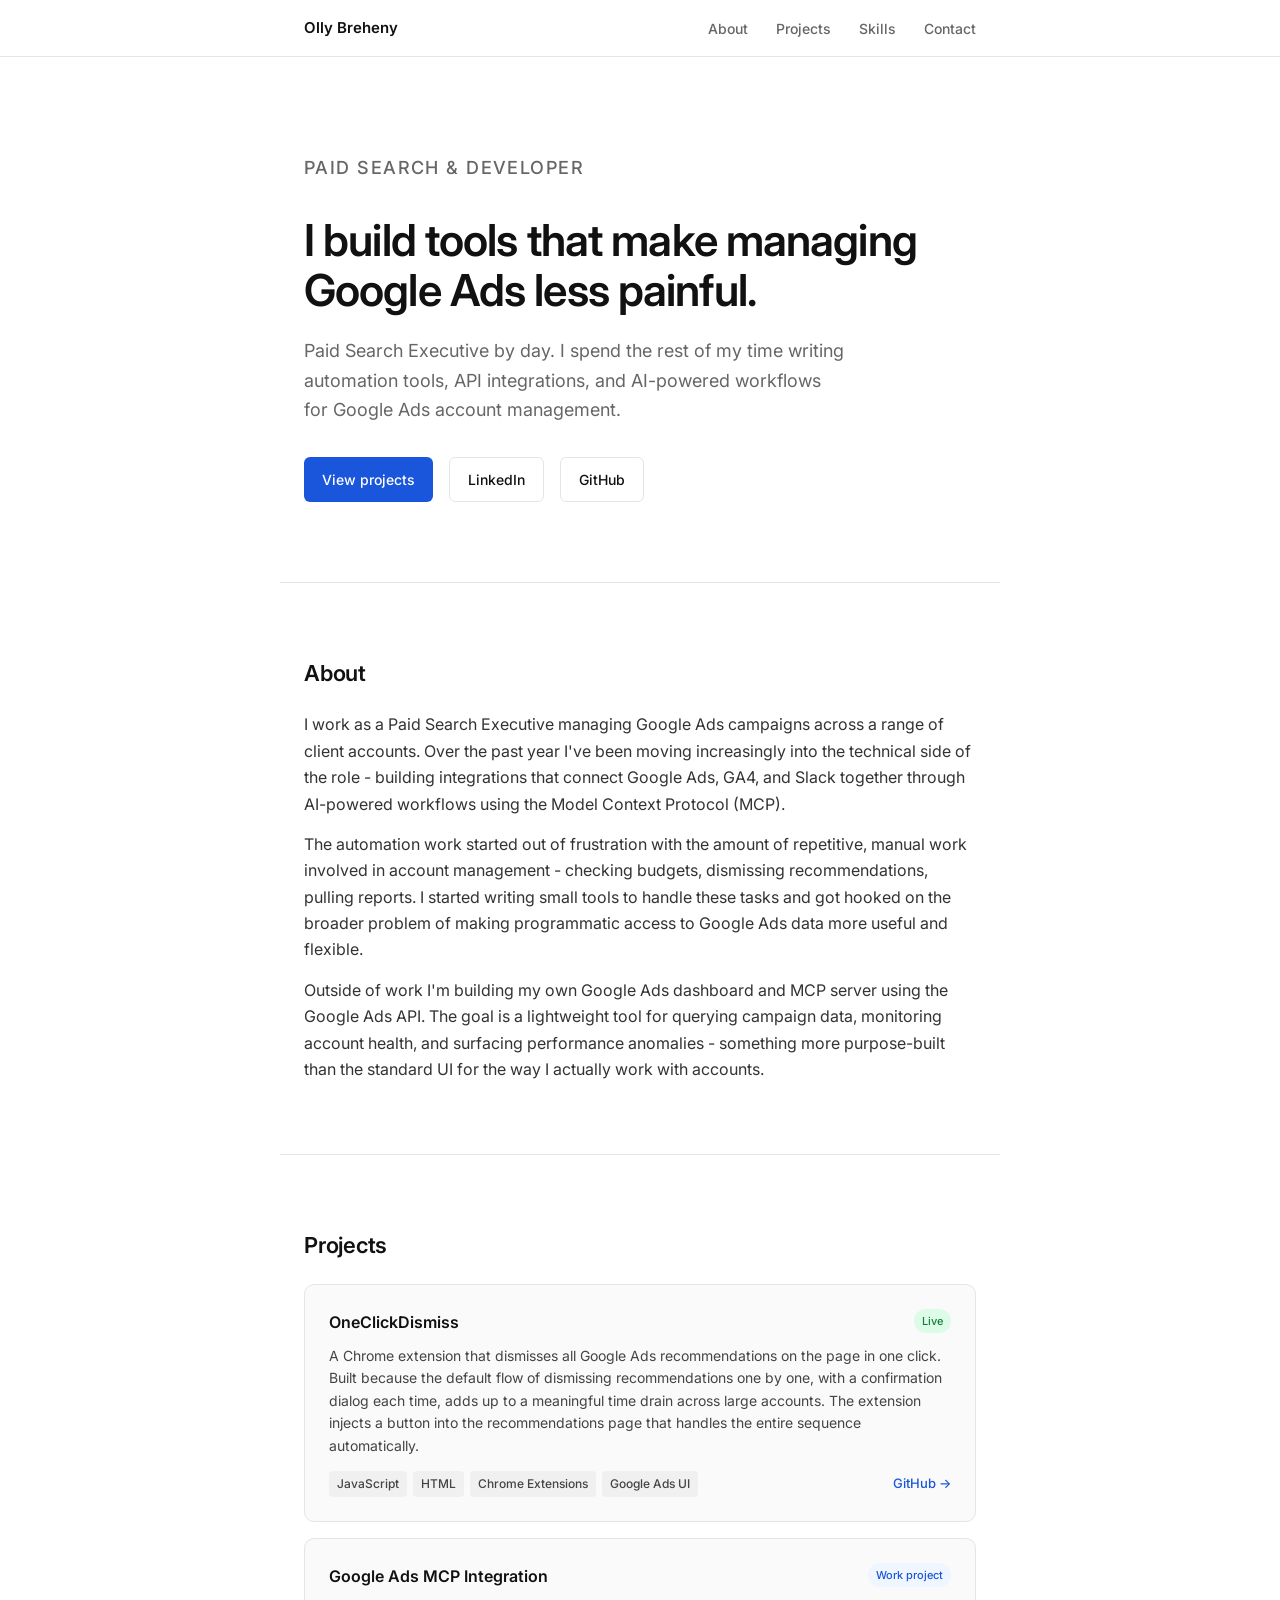
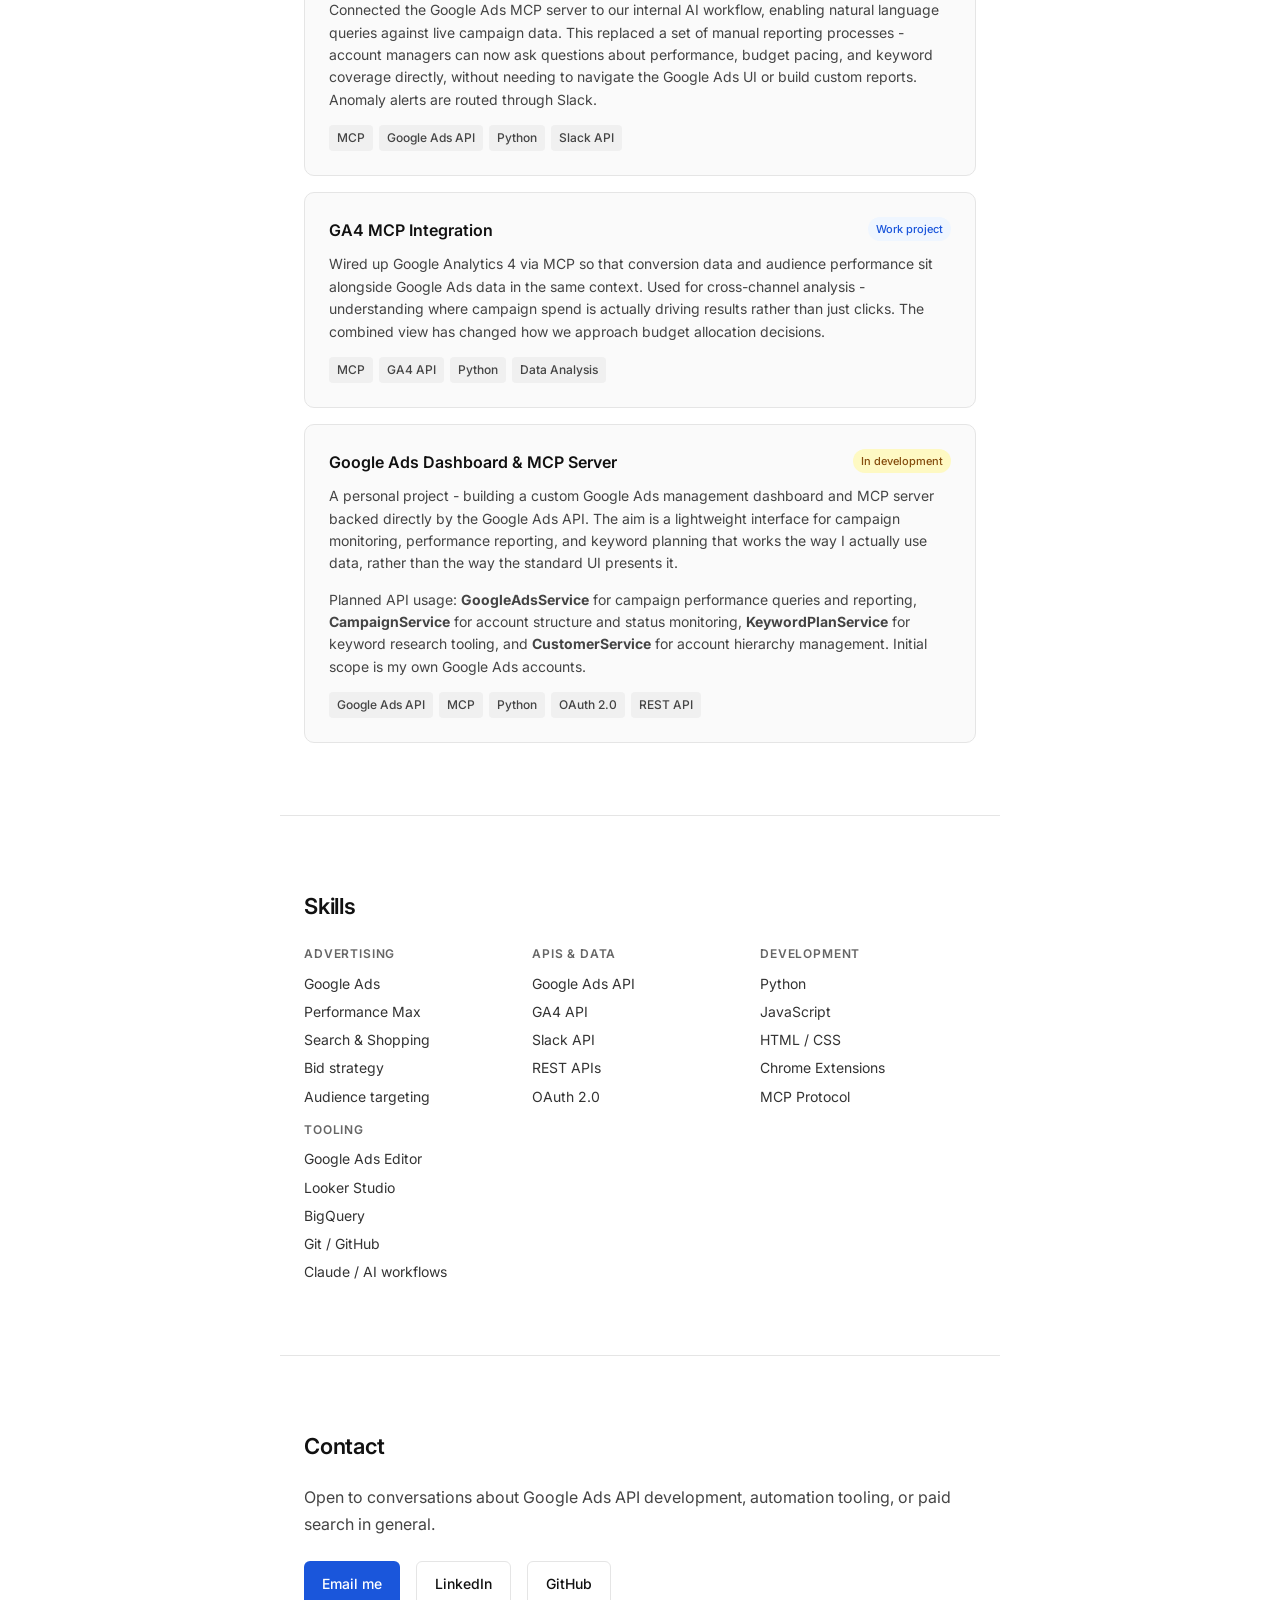
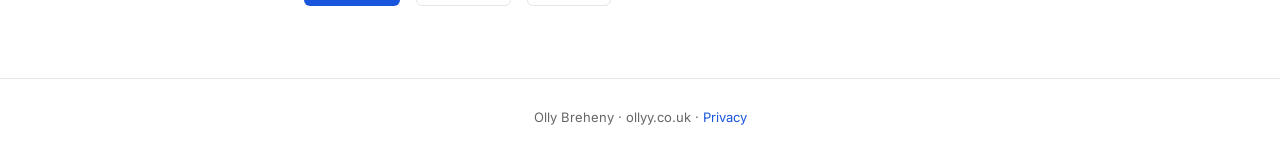
==== index.html @ 09baac6e "Add privacy policy and link it from the footer Required for Google Cloud brand verification, which n" ====
<!DOCTYPE html>
<html lang="en">
<head>
  <meta charset="UTF-8" />
  <meta name="viewport" content="width=device-width, initial-scale=1.0" />
  <title>Olly Breheny</title>
  <meta name="description" content="Olly Breheny - Paid Search Executive and developer building automation tools for Google Ads account management." />
  <link rel="preconnect" href="https://fonts.googleapis.com" />
  <link rel="preconnect" href="https://fonts.gstatic.com" crossorigin />
  <link href="https://fonts.googleapis.com/css2?family=Inter:wght@400;500;600&display=swap" rel="stylesheet" />
  <style>
    *, *::before, *::after { box-sizing: border-box; margin: 0; padding: 0; }

    :root {
      --bg: #ffffff;
      --text: #111111;
      --muted: #666666;
      --border: #e5e5e5;
      --accent: #1a56db;
      --accent-light: #eff6ff;
      --card-bg: #fafafa;
      --max: 720px;
    }

    html { scroll-behavior: smooth; }

    body {
      font-family: 'Inter', system-ui, sans-serif;
      background: var(--bg);
      color: var(--text);
      font-size: 16px;
      line-height: 1.65;
      -webkit-font-smoothing: antialiased;
    }

    a { color: var(--accent); text-decoration: none; }
    a:hover { text-decoration: underline; }

    /* NAV */
    nav {
      position: sticky;
      top: 0;
      background: rgba(255,255,255,0.92);
      backdrop-filter: blur(8px);
      border-bottom: 1px solid var(--border);
      z-index: 100;
    }

    .nav-inner {
      max-width: var(--max);
      margin: 0 auto;
      padding: 0 24px;
      height: 56px;
      display: flex;
      align-items: center;
      justify-content: space-between;
    }

    .nav-logo {
      font-weight: 600;
      font-size: 15px;
      color: var(--text);
    }

    .nav-links {
      display: flex;
      gap: 28px;
      list-style: none;
    }

    .nav-links a {
      font-size: 14px;
      color: var(--muted);
      font-weight: 500;
    }

    .nav-links a:hover { color: var(--text); text-decoration: none; }

    /* SECTIONS */
    section {
      max-width: var(--max);
      margin: 0 auto;
      padding: 72px 24px;
    }

    section + section {
      border-top: 1px solid var(--border);
    }

    /* HERO */
    #hero {
      padding-top: 96px;
      padding-bottom: 80px;
    }

    .hero-eyebrow {
      font-size: 13px;
      font-weight: 500;
      letter-spacing: 0.08em;
      text-transform: uppercase;
      color: var(--accent);
      margin-bottom: 16px;
    }

    #hero h1 {
      font-size: clamp(2rem, 5vw, 2.75rem);
      font-weight: 600;
      line-height: 1.15;
      letter-spacing: -0.02em;
      margin-bottom: 20px;
    }

    #hero p {
      font-size: 18px;
      color: var(--muted);
      max-width: 540px;
      margin-bottom: 32px;
    }

    .hero-links {
      display: flex;
      gap: 16px;
      flex-wrap: wrap;
    }

    .btn {
      display: inline-flex;
      align-items: center;
      gap: 8px;
      padding: 10px 18px;
      border-radius: 6px;
      font-size: 14px;
      font-weight: 500;
      transition: opacity 0.15s;
    }

    .btn:hover { opacity: 0.8; text-decoration: none; }

    .btn-primary {
      background: var(--accent);
      color: #fff;
    }

    .btn-ghost {
      border: 1px solid var(--border);
      color: var(--text);
      background: var(--bg);
    }

    /* ABOUT */
    #about h2, #projects h2, #skills h2, #contact h2 {
      font-size: 22px;
      font-weight: 600;
      letter-spacing: -0.01em;
      margin-bottom: 20px;
    }

    #about p {
      color: #333;
      margin-bottom: 14px;
    }

    #about p:last-child { margin-bottom: 0; }

    /* PROJECTS */
    .projects-grid {
      display: flex;
      flex-direction: column;
      gap: 16px;
    }

    .project-card {
      border: 1px solid var(--border);
      border-radius: 10px;
      padding: 24px;
      background: var(--card-bg);
      transition: border-color 0.15s;
    }

    .project-card:hover { border-color: #bbb; }

    .project-header {
      display: flex;
      align-items: flex-start;
      justify-content: space-between;
      gap: 12px;
      margin-bottom: 10px;
    }

    .project-title {
      font-size: 16px;
      font-weight: 600;
    }

    .project-status {
      font-size: 11px;
      font-weight: 500;
      padding: 3px 8px;
      border-radius: 20px;
      white-space: nowrap;
      flex-shrink: 0;
    }

    .status-live { background: #dcfce7; color: #15803d; }
    .status-work { background: #eff6ff; color: #1a56db; }
    .status-building { background: #fef9c3; color: #854d0e; }

    .project-desc {
      font-size: 14px;
      color: #444;
      margin-bottom: 14px;
      line-height: 1.6;
    }

    .project-footer {
      display: flex;
      align-items: center;
      justify-content: space-between;
      flex-wrap: wrap;
      gap: 10px;
    }

    .tags {
      display: flex;
      flex-wrap: wrap;
      gap: 6px;
    }

    .tag {
      font-size: 12px;
      font-weight: 500;
      padding: 3px 8px;
      background: #f0f0f0;
      border-radius: 4px;
      color: #444;
    }

    .project-link {
      font-size: 13px;
      font-weight: 500;
      color: var(--accent);
      display: inline-flex;
      align-items: center;
      gap: 4px;
    }

    /* SKILLS */
    .skills-grid {
      display: grid;
      grid-template-columns: repeat(auto-fill, minmax(200px, 1fr));
      gap: 12px;
    }

    .skill-group h3 {
      font-size: 12px;
      font-weight: 600;
      text-transform: uppercase;
      letter-spacing: 0.07em;
      color: var(--muted);
      margin-bottom: 8px;
    }

    .skill-group ul {
      list-style: none;
      display: flex;
      flex-direction: column;
      gap: 5px;
    }

    .skill-group li {
      font-size: 14px;
      color: #333;
    }

    /* CONTACT */
    #contact p {
      color: #444;
      margin-bottom: 24px;
    }

    .contact-links {
      display: flex;
      gap: 16px;
      flex-wrap: wrap;
    }

    /* FOOTER */
    footer {
      border-top: 1px solid var(--border);
      text-align: center;
      padding: 28px 24px;
      font-size: 13px;
      color: var(--muted);
    }

    /* MOBILE */
    @media (max-width: 600px) {
      section { padding: 56px 20px; }
      #hero { padding-top: 64px; }
      .nav-links { display: none; }
      .skills-grid { grid-template-columns: 1fr 1fr; }
    }
  </style>
</head>
<body>

  <nav>
    <div class="nav-inner">
      <span class="nav-logo">Olly Breheny</span>
      <ul class="nav-links">
        <li><a href="#about">About</a></li>
        <li><a href="#projects">Projects</a></li>
        <li><a href="#skills">Skills</a></li>
        <li><a href="#contact">Contact</a></li>
      </ul>
    </div>
  </nav>

  <section id="hero">
    <p class="hero-eyebrow">Paid Search &amp; Developer</p>
    <h1>I build tools that make managing Google Ads less painful.</h1>
    <p>Paid Search Executive by day. I spend the rest of my time writing automation tools, API integrations, and AI-powered workflows for Google Ads account management.</p>
    <div class="hero-links">
      <a href="#projects" class="btn btn-primary">View projects</a>
      <a href="https://www.linkedin.com/in/ollybreheny" target="_blank" rel="noopener" class="btn btn-ghost">LinkedIn</a>
      <a href="https://github.com/OllyClaw" target="_blank" rel="noopener" class="btn btn-ghost">GitHub</a>
    </div>
  </section>

  <section id="about">
    <h2>About</h2>
    <p>
      I work as a Paid Search Executive managing Google Ads campaigns across a range of client accounts. Over the past year I've been moving increasingly into the technical side of the role - building integrations that connect Google Ads, GA4, and Slack together through AI-powered workflows using the Model Context Protocol (MCP).
    </p>
    <p>
      The automation work started out of frustration with the amount of repetitive, manual work involved in account management - checking budgets, dismissing recommendations, pulling reports. I started writing small tools to handle these tasks and got hooked on the broader problem of making programmatic access to Google Ads data more useful and flexible.
    </p>
    <p>
      Outside of work I'm building my own Google Ads dashboard and MCP server using the Google Ads API. The goal is a lightweight tool for querying campaign data, monitoring account health, and surfacing performance anomalies - something more purpose-built than the standard UI for the way I actually work with accounts.
    </p>
  </section>

  <section id="projects">
    <h2>Projects</h2>
    <div class="projects-grid">

      <div class="project-card">
        <div class="project-header">
          <span class="project-title">OneClickDismiss</span>
          <span class="project-status status-live">Live</span>
        </div>
        <p class="project-desc">
          A Chrome extension that dismisses all Google Ads recommendations on the page in one click. Built because the default flow of dismissing recommendations one by one, with a confirmation dialog each time, adds up to a meaningful time drain across large accounts. The extension injects a button into the recommendations page that handles the entire sequence automatically.
        </p>
        <div class="project-footer">
          <div class="tags">
            <span class="tag">JavaScript</span>
            <span class="tag">HTML</span>
            <span class="tag">Chrome Extensions</span>
            <span class="tag">Google Ads UI</span>
          </div>
          <a class="project-link" href="https://github.com/OllyClaw/OneClickDismiss" target="_blank" rel="noopener">
            GitHub &rarr;
          </a>
        </div>
      </div>

      <div class="project-card">
        <div class="project-header">
          <span class="project-title">Google Ads MCP Integration</span>
          <span class="project-status status-work">Work project</span>
        </div>
        <p class="project-desc">
          Connected the Google Ads MCP server to our internal AI workflow, enabling natural language queries against live campaign data. This replaced a set of manual reporting processes - account managers can now ask questions about performance, budget pacing, and keyword coverage directly, without needing to navigate the Google Ads UI or build custom reports. Anomaly alerts are routed through Slack.
        </p>
        <div class="project-footer">
          <div class="tags">
            <span class="tag">MCP</span>
            <span class="tag">Google Ads API</span>
            <span class="tag">Python</span>
            <span class="tag">Slack API</span>
          </div>
        </div>
      </div>

      <div class="project-card">
        <div class="project-header">
          <span class="project-title">GA4 MCP Integration</span>
          <span class="project-status status-work">Work project</span>
        </div>
        <p class="project-desc">
          Wired up Google Analytics 4 via MCP so that conversion data and audience performance sit alongside Google Ads data in the same context. Used for cross-channel analysis - understanding where campaign spend is actually driving results rather than just clicks. The combined view has changed how we approach budget allocation decisions.
        </p>
        <div class="project-footer">
          <div class="tags">
            <span class="tag">MCP</span>
            <span class="tag">GA4 API</span>
            <span class="tag">Python</span>
            <span class="tag">Data Analysis</span>
          </div>
        </div>
      </div>

      <div class="project-card">
        <div class="project-header">
          <span class="project-title">Google Ads Dashboard &amp; MCP Server</span>
          <span class="project-status status-building">In development</span>
        </div>
        <p class="project-desc">
          A personal project - building a custom Google Ads management dashboard and MCP server backed directly by the Google Ads API. The aim is a lightweight interface for campaign monitoring, performance reporting, and keyword planning that works the way I actually use data, rather than the way the standard UI presents it.
        </p>
        <p class="project-desc">
          Planned API usage: <strong>GoogleAdsService</strong> for campaign performance queries and reporting, <strong>CampaignService</strong> for account structure and status monitoring, <strong>KeywordPlanService</strong> for keyword research tooling, and <strong>CustomerService</strong> for account hierarchy management. Initial scope is my own Google Ads accounts.
        </p>
        <div class="project-footer">
          <div class="tags">
            <span class="tag">Google Ads API</span>
            <span class="tag">MCP</span>
            <span class="tag">Python</span>
            <span class="tag">OAuth 2.0</span>
            <span class="tag">REST API</span>
          </div>
        </div>
      </div>

    </div>
  </section>

  <section id="skills">
    <h2>Skills</h2>
    <div class="skills-grid">
      <div class="skill-group">
        <h3>Advertising</h3>
        <ul>
          <li>Google Ads</li>
          <li>Performance Max</li>
          <li>Search &amp; Shopping</li>
          <li>Bid strategy</li>
          <li>Audience targeting</li>
        </ul>
      </div>
      <div class="skill-group">
        <h3>APIs &amp; Data</h3>
        <ul>
          <li>Google Ads API</li>
          <li>GA4 API</li>
          <li>Slack API</li>
          <li>REST APIs</li>
          <li>OAuth 2.0</li>
        </ul>
      </div>
      <div class="skill-group">
        <h3>Development</h3>
        <ul>
          <li>Python</li>
          <li>JavaScript</li>
          <li>HTML / CSS</li>
          <li>Chrome Extensions</li>
          <li>MCP Protocol</li>
        </ul>
      </div>
      <div class="skill-group">
        <h3>Tooling</h3>
        <ul>
          <li>Google Ads Editor</li>
          <li>Looker Studio</li>
          <li>BigQuery</li>
          <li>Git / GitHub</li>
          <li>Claude / AI workflows</li>
        </ul>
      </div>
    </div>
  </section>

  <section id="contact">
    <h2>Contact</h2>
    <p>Open to conversations about Google Ads API development, automation tooling, or paid search in general.</p>
    <div class="contact-links">
      <a href="mailto:ollybreheny@icloud.com" class="btn btn-primary">Email me</a>
      <a href="https://www.linkedin.com/in/ollybreheny" target="_blank" rel="noopener" class="btn btn-ghost">LinkedIn</a>
      <a href="https://github.com/OllyClaw" target="_blank" rel="noopener" class="btn btn-ghost">GitHub</a>
    </div>
  </section>

  <footer>
    <p>Olly Breheny &middot; ollyy.co.uk &middot; <a href="/privacy">Privacy</a></p>
  </footer>

</body>
</html>
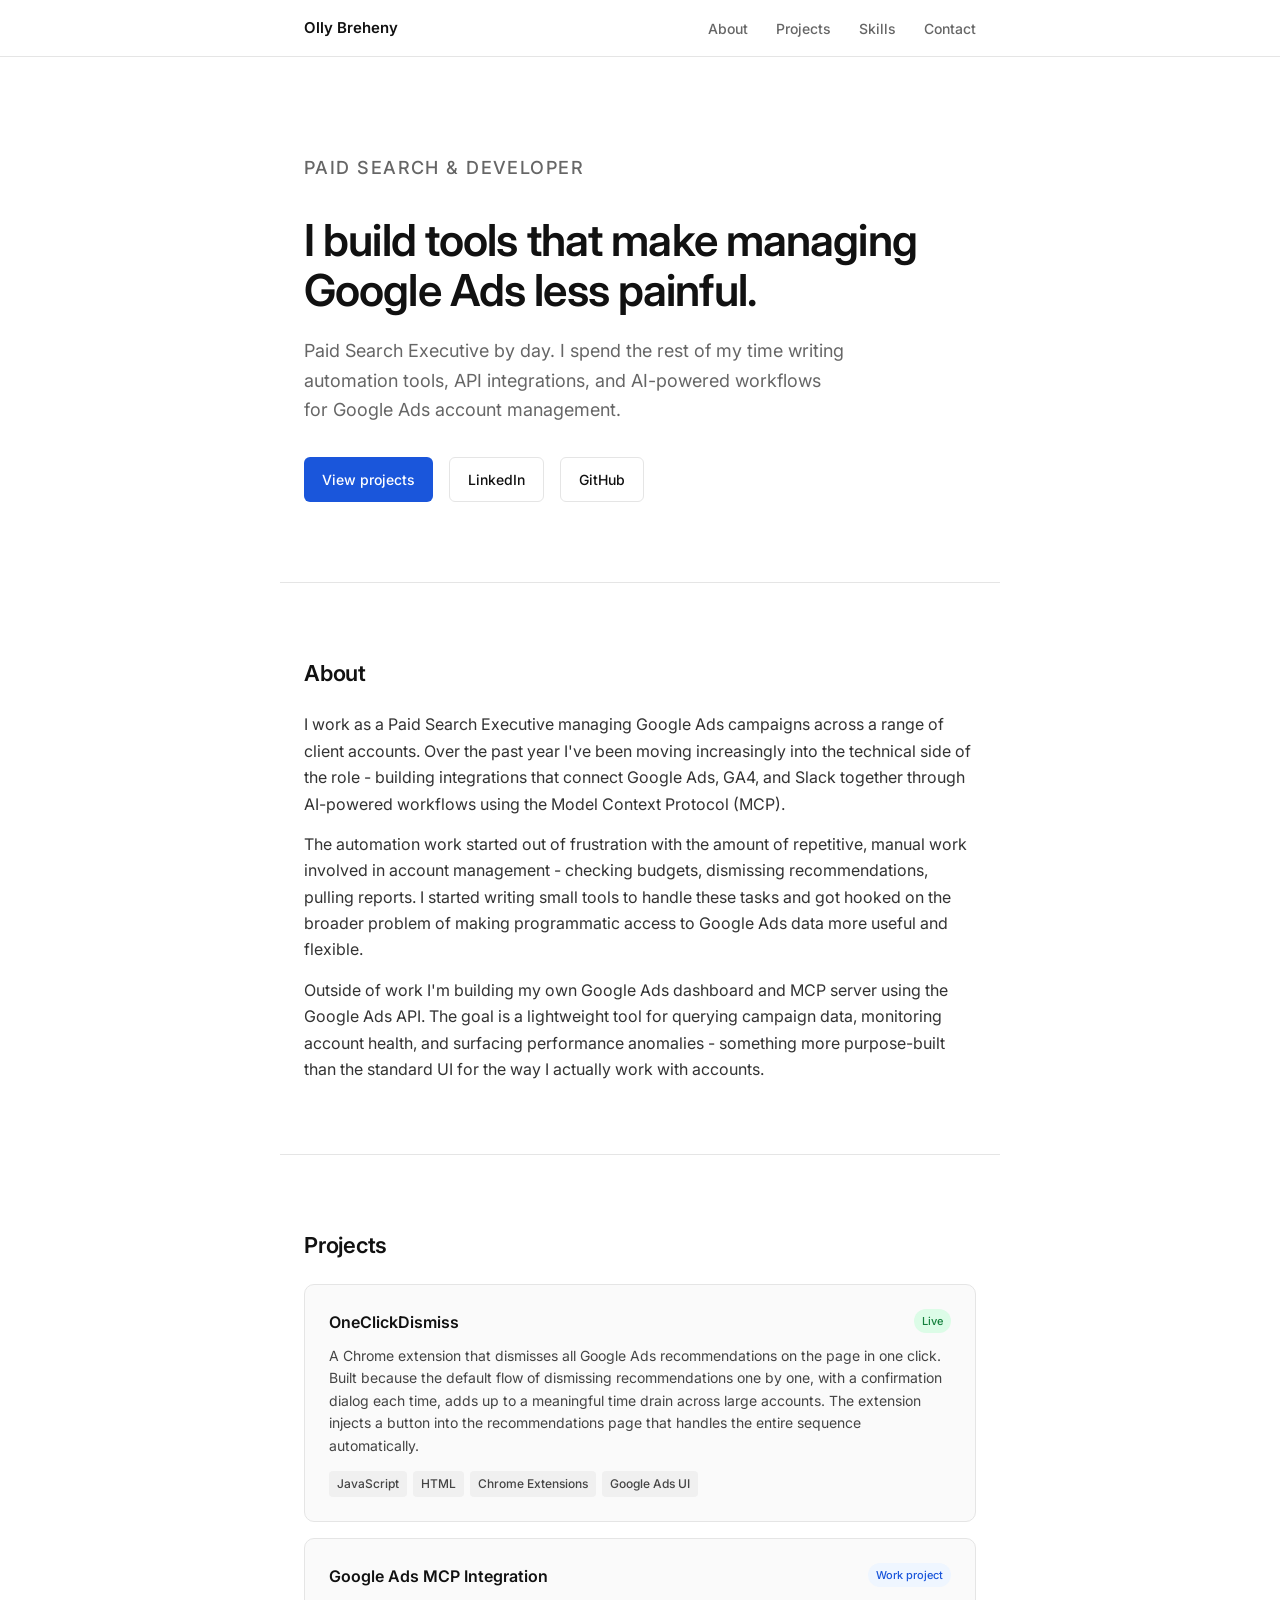
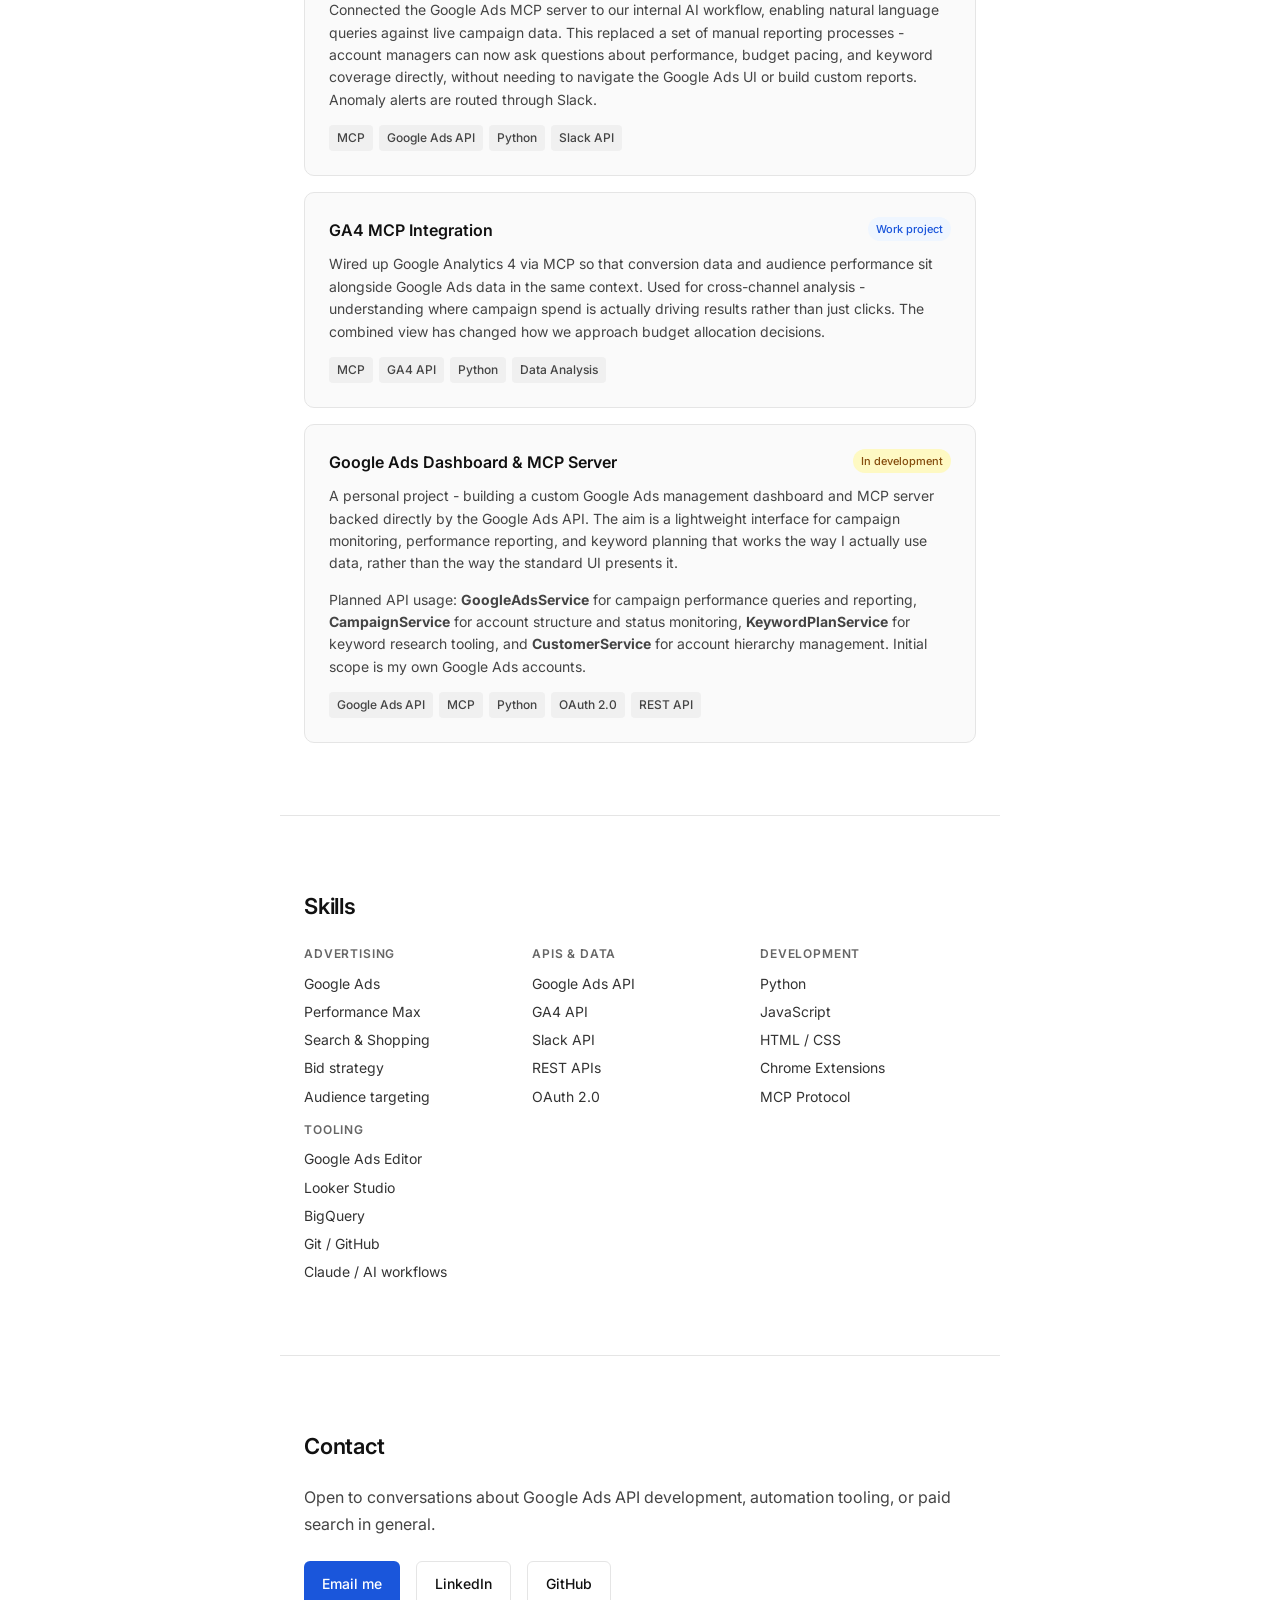
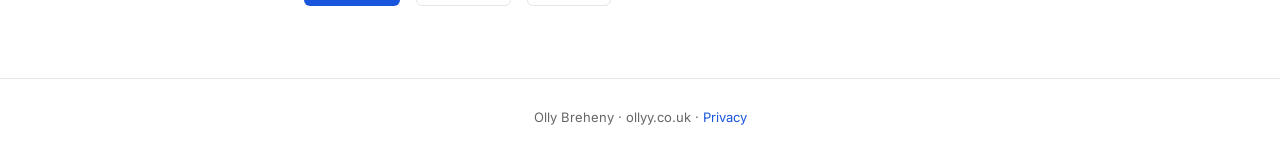
==== commit e9d91ffc: "Remove GitHub link from the OneClickDismiss card The linked repo holds only the Chrome Web Store pri" ====
--- a/index.html
+++ b/index.html
@@ -323,7 +323,7 @@
     <div class="hero-links">
       <a href="#projects" class="btn btn-primary">View projects</a>
       <a href="https://www.linkedin.com/in/ollybreheny" target="_blank" rel="noopener" class="btn btn-ghost">LinkedIn</a>
-      <a href="https://github.com/OllyClaw" target="_blank" rel="noopener" class="btn btn-ghost">GitHub</a>
+      <a href="https://github.com/obreheny" target="_blank" rel="noopener" class="btn btn-ghost">GitHub</a>
     </div>
   </section>
 
@@ -359,9 +359,6 @@
             <span class="tag">Chrome Extensions</span>
             <span class="tag">Google Ads UI</span>
           </div>
-          <a class="project-link" href="https://github.com/OllyClaw/OneClickDismiss" target="_blank" rel="noopener">
-            GitHub &rarr;
-          </a>
         </div>
       </div>
 
@@ -478,7 +475,7 @@
     <div class="contact-links">
       <a href="mailto:ollybreheny@icloud.com" class="btn btn-primary">Email me</a>
       <a href="https://www.linkedin.com/in/ollybreheny" target="_blank" rel="noopener" class="btn btn-ghost">LinkedIn</a>
-      <a href="https://github.com/OllyClaw" target="_blank" rel="noopener" class="btn btn-ghost">GitHub</a>
+      <a href="https://github.com/obreheny" target="_blank" rel="noopener" class="btn btn-ghost">GitHub</a>
     </div>
   </section>
 
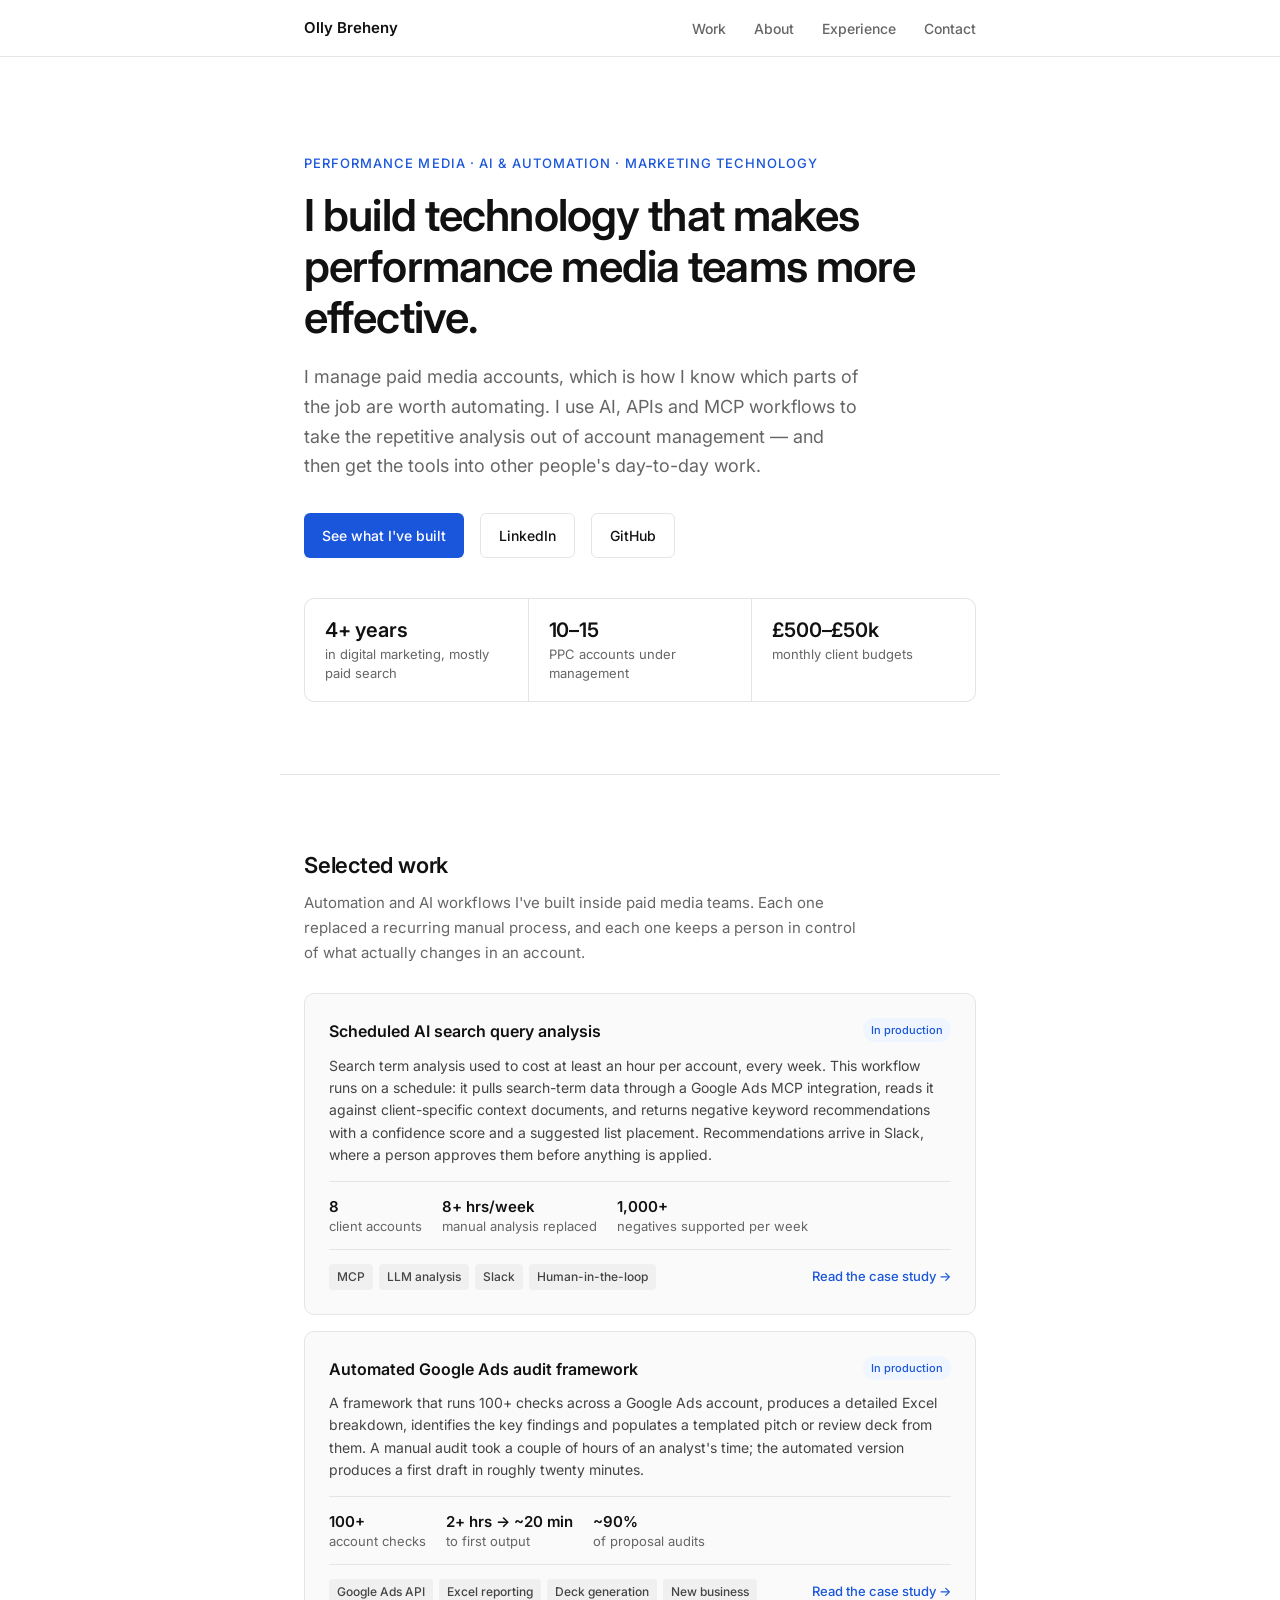
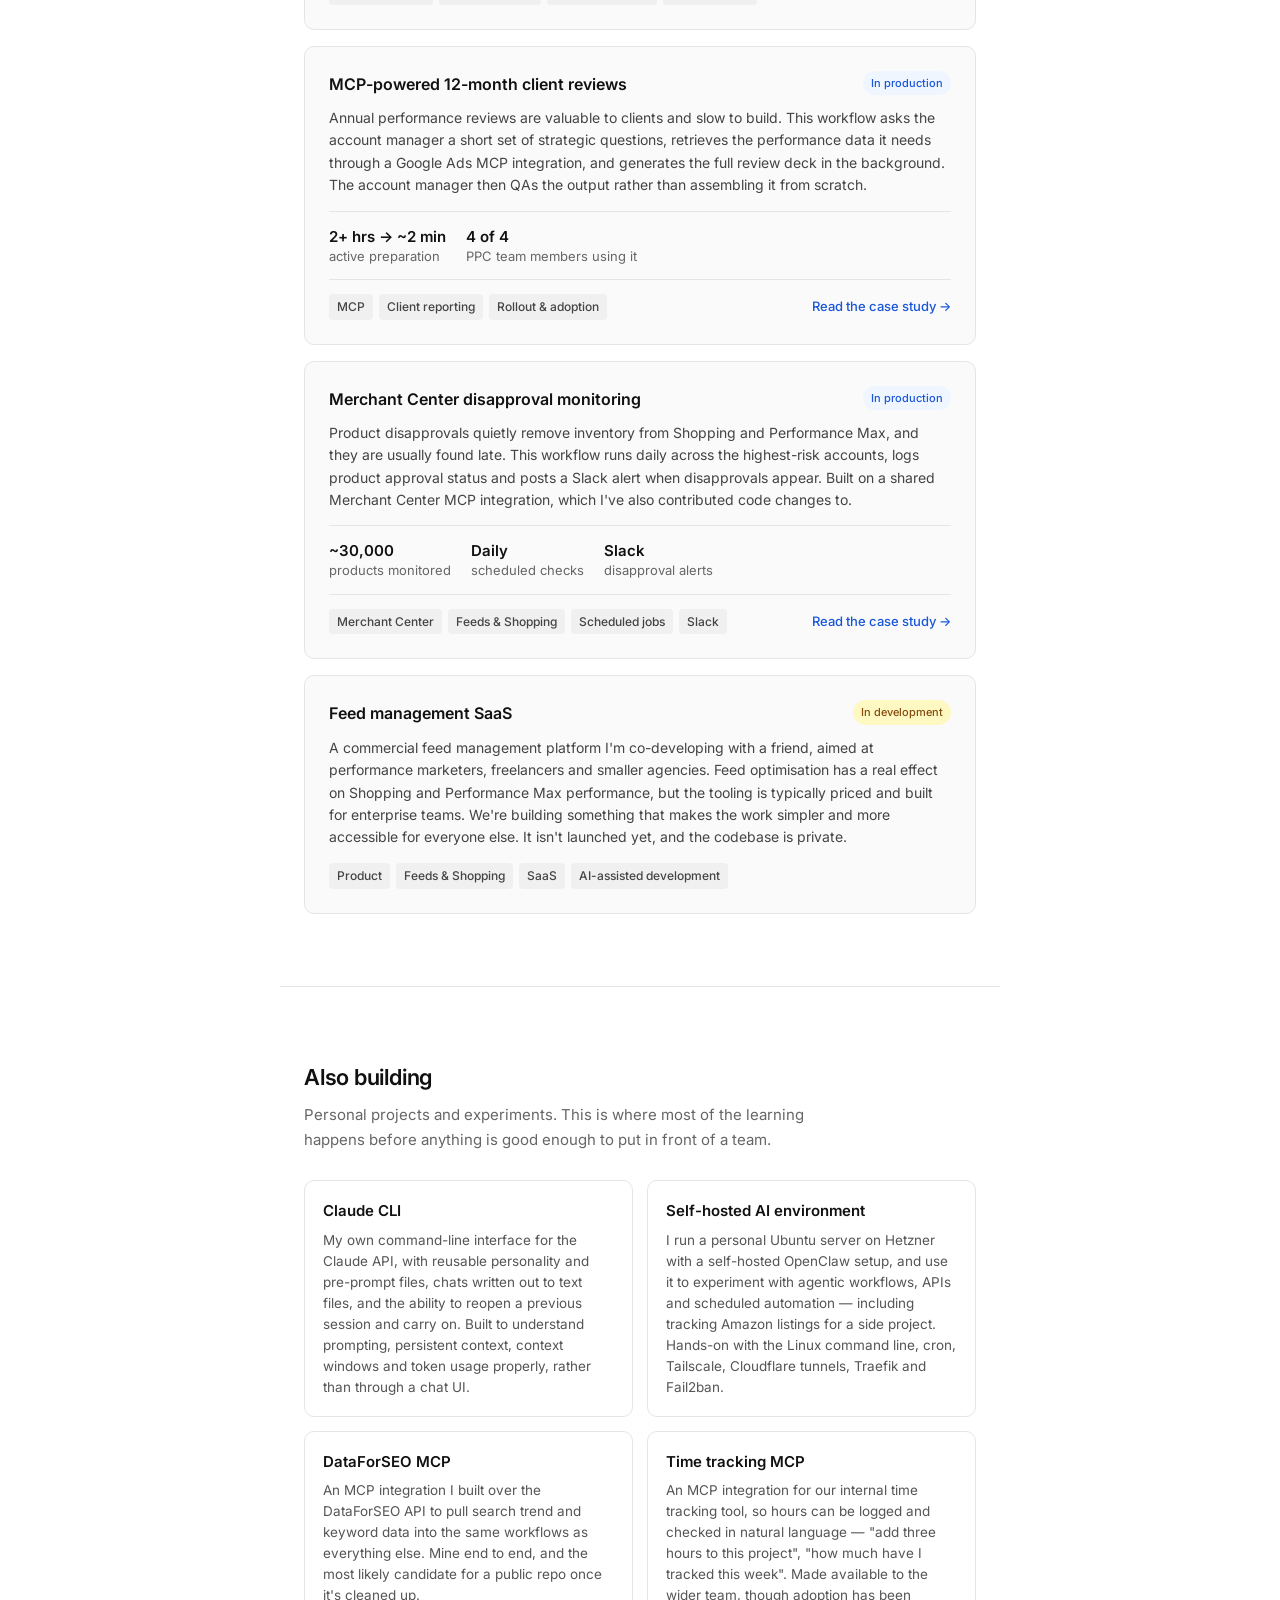
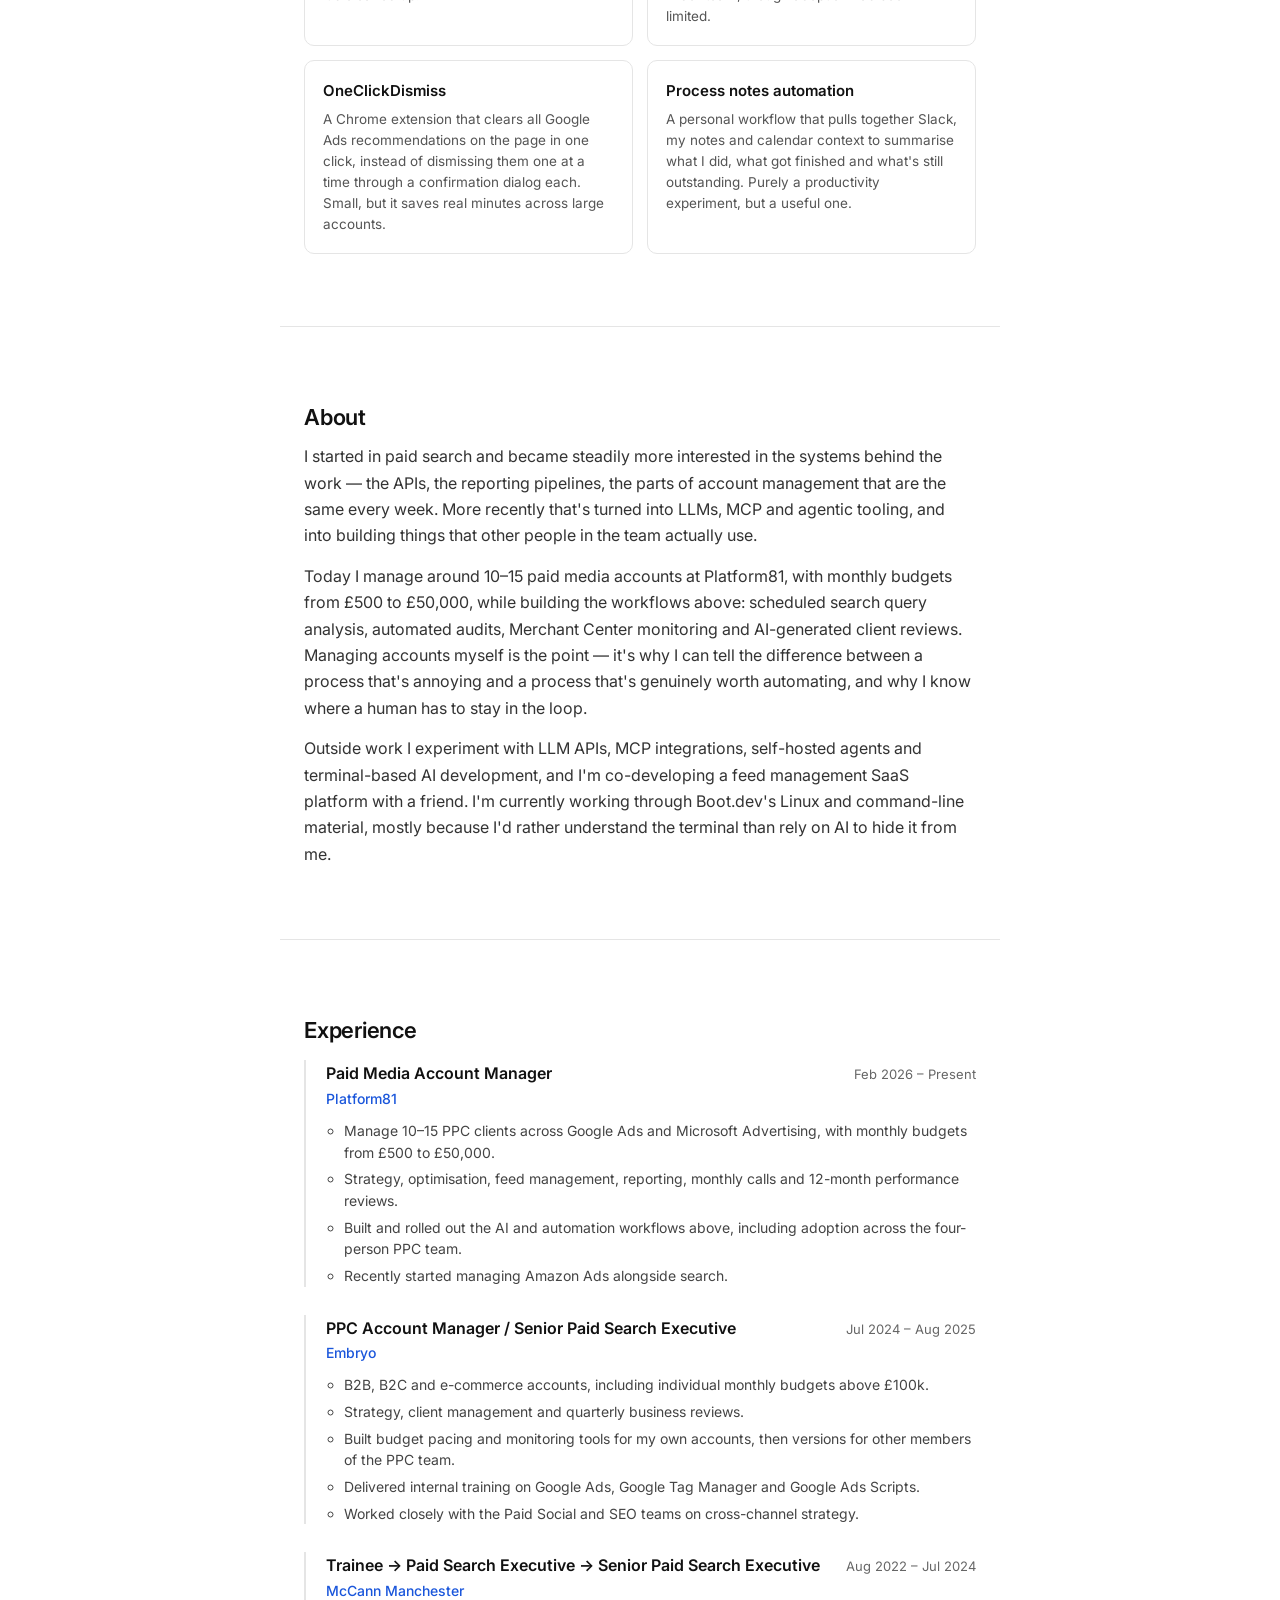
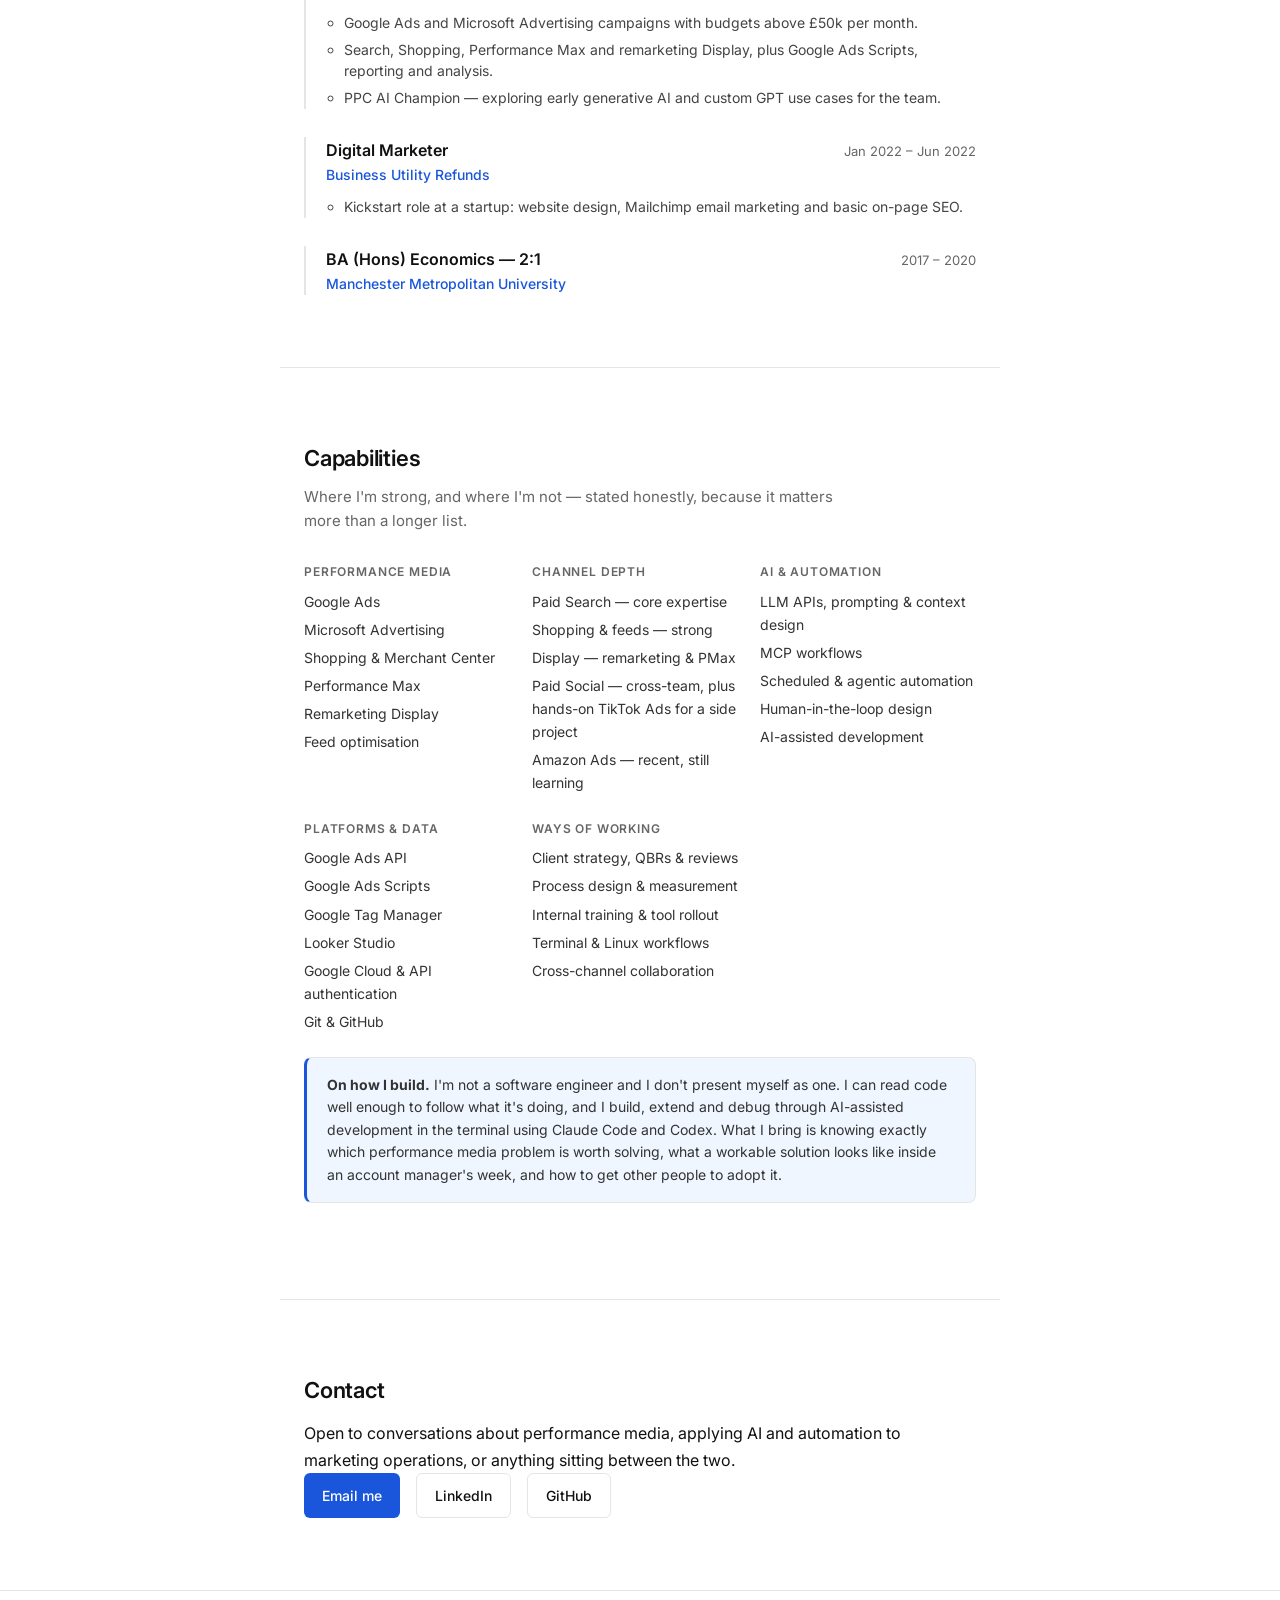
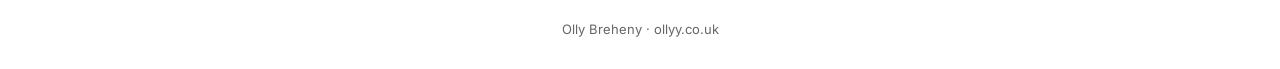
==== commit c1d4e872: "Reposition site around performance media, AI and automation Refresh the site's positioning from "Pai" ====
--- a/index.html
+++ b/index.html
@@ -1,486 +1,399 @@
 <!DOCTYPE html>
-<html lang="en">
+<html lang="en-GB">
 <head>
   <meta charset="UTF-8" />
   <meta name="viewport" content="width=device-width, initial-scale=1.0" />
-  <title>Olly Breheny</title>
-  <meta name="description" content="Olly Breheny - Paid Search Executive and developer building automation tools for Google Ads account management." />
+  <title>Olly Breheny — Performance Media, AI &amp; Automation</title>
+  <meta name="description" content="Olly Breheny — paid media account manager building AI and automation workflows that remove repetitive analysis from performance marketing." />
+  <link rel="canonical" href="https://ollyy.co.uk/" />
+  <meta property="og:title" content="Olly Breheny — Performance Media, AI &amp; Automation" />
+  <meta property="og:description" content="Paid media account manager building AI and automation workflows that remove repetitive analysis from performance marketing." />
+  <meta property="og:type" content="website" />
+  <meta property="og:url" content="https://ollyy.co.uk/" />
   <link rel="preconnect" href="https://fonts.googleapis.com" />
   <link rel="preconnect" href="https://fonts.gstatic.com" crossorigin />
   <link href="https://fonts.googleapis.com/css2?family=Inter:wght@400;500;600&display=swap" rel="stylesheet" />
-  <style>
-    *, *::before, *::after { box-sizing: border-box; margin: 0; padding: 0; }
-
-    :root {
-      --bg: #ffffff;
-      --text: #111111;
-      --muted: #666666;
-      --border: #e5e5e5;
-      --accent: #1a56db;
-      --accent-light: #eff6ff;
-      --card-bg: #fafafa;
-      --max: 720px;
-    }
-
-    html { scroll-behavior: smooth; }
-
-    body {
-      font-family: 'Inter', system-ui, sans-serif;
-      background: var(--bg);
-      color: var(--text);
-      font-size: 16px;
-      line-height: 1.65;
-      -webkit-font-smoothing: antialiased;
-    }
-
-    a { color: var(--accent); text-decoration: none; }
-    a:hover { text-decoration: underline; }
-
-    /* NAV */
-    nav {
-      position: sticky;
-      top: 0;
-      background: rgba(255,255,255,0.92);
-      backdrop-filter: blur(8px);
-      border-bottom: 1px solid var(--border);
-      z-index: 100;
-    }
-
-    .nav-inner {
-      max-width: var(--max);
-      margin: 0 auto;
-      padding: 0 24px;
-      height: 56px;
-      display: flex;
-      align-items: center;
-      justify-content: space-between;
-    }
-
-    .nav-logo {
-      font-weight: 600;
-      font-size: 15px;
-      color: var(--text);
-    }
-
-    .nav-links {
-      display: flex;
-      gap: 28px;
-      list-style: none;
-    }
-
-    .nav-links a {
-      font-size: 14px;
-      color: var(--muted);
-      font-weight: 500;
-    }
-
-    .nav-links a:hover { color: var(--text); text-decoration: none; }
-
-    /* SECTIONS */
-    section {
-      max-width: var(--max);
-      margin: 0 auto;
-      padding: 72px 24px;
-    }
-
-    section + section {
-      border-top: 1px solid var(--border);
-    }
-
-    /* HERO */
-    #hero {
-      padding-top: 96px;
-      padding-bottom: 80px;
-    }
-
-    .hero-eyebrow {
-      font-size: 13px;
-      font-weight: 500;
-      letter-spacing: 0.08em;
-      text-transform: uppercase;
-      color: var(--accent);
-      margin-bottom: 16px;
-    }
-
-    #hero h1 {
-      font-size: clamp(2rem, 5vw, 2.75rem);
-      font-weight: 600;
-      line-height: 1.15;
-      letter-spacing: -0.02em;
-      margin-bottom: 20px;
-    }
-
-    #hero p {
-      font-size: 18px;
-      color: var(--muted);
-      max-width: 540px;
-      margin-bottom: 32px;
-    }
-
-    .hero-links {
-      display: flex;
-      gap: 16px;
-      flex-wrap: wrap;
-    }
-
-    .btn {
-      display: inline-flex;
-      align-items: center;
-      gap: 8px;
-      padding: 10px 18px;
-      border-radius: 6px;
-      font-size: 14px;
-      font-weight: 500;
-      transition: opacity 0.15s;
-    }
-
-    .btn:hover { opacity: 0.8; text-decoration: none; }
-
-    .btn-primary {
-      background: var(--accent);
-      color: #fff;
-    }
-
-    .btn-ghost {
-      border: 1px solid var(--border);
-      color: var(--text);
-      background: var(--bg);
-    }
-
-    /* ABOUT */
-    #about h2, #projects h2, #skills h2, #contact h2 {
-      font-size: 22px;
-      font-weight: 600;
-      letter-spacing: -0.01em;
-      margin-bottom: 20px;
-    }
-
-    #about p {
-      color: #333;
-      margin-bottom: 14px;
-    }
-
-    #about p:last-child { margin-bottom: 0; }
-
-    /* PROJECTS */
-    .projects-grid {
-      display: flex;
-      flex-direction: column;
-      gap: 16px;
-    }
-
-    .project-card {
-      border: 1px solid var(--border);
-      border-radius: 10px;
-      padding: 24px;
-      background: var(--card-bg);
-      transition: border-color 0.15s;
-    }
-
-    .project-card:hover { border-color: #bbb; }
-
-    .project-header {
-      display: flex;
-      align-items: flex-start;
-      justify-content: space-between;
-      gap: 12px;
-      margin-bottom: 10px;
-    }
-
-    .project-title {
-      font-size: 16px;
-      font-weight: 600;
-    }
-
-    .project-status {
-      font-size: 11px;
-      font-weight: 500;
-      padding: 3px 8px;
-      border-radius: 20px;
-      white-space: nowrap;
-      flex-shrink: 0;
-    }
-
-    .status-live { background: #dcfce7; color: #15803d; }
-    .status-work { background: #eff6ff; color: #1a56db; }
-    .status-building { background: #fef9c3; color: #854d0e; }
-
-    .project-desc {
-      font-size: 14px;
-      color: #444;
-      margin-bottom: 14px;
-      line-height: 1.6;
-    }
-
-    .project-footer {
-      display: flex;
-      align-items: center;
-      justify-content: space-between;
-      flex-wrap: wrap;
-      gap: 10px;
-    }
-
-    .tags {
-      display: flex;
-      flex-wrap: wrap;
-      gap: 6px;
-    }
-
-    .tag {
-      font-size: 12px;
-      font-weight: 500;
-      padding: 3px 8px;
-      background: #f0f0f0;
-      border-radius: 4px;
-      color: #444;
-    }
-
-    .project-link {
-      font-size: 13px;
-      font-weight: 500;
-      color: var(--accent);
-      display: inline-flex;
-      align-items: center;
-      gap: 4px;
-    }
-
-    /* SKILLS */
-    .skills-grid {
-      display: grid;
-      grid-template-columns: repeat(auto-fill, minmax(200px, 1fr));
-      gap: 12px;
-    }
-
-    .skill-group h3 {
-      font-size: 12px;
-      font-weight: 600;
-      text-transform: uppercase;
-      letter-spacing: 0.07em;
-      color: var(--muted);
-      margin-bottom: 8px;
-    }
-
-    .skill-group ul {
-      list-style: none;
-      display: flex;
-      flex-direction: column;
-      gap: 5px;
-    }
-
-    .skill-group li {
-      font-size: 14px;
-      color: #333;
-    }
-
-    /* CONTACT */
-    #contact p {
-      color: #444;
-      margin-bottom: 24px;
-    }
-
-    .contact-links {
-      display: flex;
-      gap: 16px;
-      flex-wrap: wrap;
-    }
-
-    /* FOOTER */
-    footer {
-      border-top: 1px solid var(--border);
-      text-align: center;
-      padding: 28px 24px;
-      font-size: 13px;
-      color: var(--muted);
-    }
-
-    /* MOBILE */
-    @media (max-width: 600px) {
-      section { padding: 56px 20px; }
-      #hero { padding-top: 64px; }
-      .nav-links { display: none; }
-      .skills-grid { grid-template-columns: 1fr 1fr; }
-    }
-  </style>
+  <link rel="stylesheet" href="/assets/styles.css" />
 </head>
 <body>
 
+  <a class="skip-link" href="#main">Skip to content</a>
+
   <nav>
     <div class="nav-inner">
-      <span class="nav-logo">Olly Breheny</span>
+      <a class="nav-logo" href="/">Olly Breheny</a>
       <ul class="nav-links">
+        <li><a href="#work">Work</a></li>
         <li><a href="#about">About</a></li>
-        <li><a href="#projects">Projects</a></li>
-        <li><a href="#skills">Skills</a></li>
+        <li><a href="#experience">Experience</a></li>
         <li><a href="#contact">Contact</a></li>
       </ul>
     </div>
   </nav>
 
+  <main id="main">
+
   <section id="hero">
-    <p class="hero-eyebrow">Paid Search &amp; Developer</p>
-    <h1>I build tools that make managing Google Ads less painful.</h1>
-    <p>Paid Search Executive by day. I spend the rest of my time writing automation tools, API integrations, and AI-powered workflows for Google Ads account management.</p>
+    <p class="hero-eyebrow">Performance Media &middot; AI &amp; Automation &middot; Marketing Technology</p>
+    <h1>I build technology that makes performance media teams more effective.</h1>
+    <p class="hero-lede">I manage paid media accounts, which is how I know which parts of the job are worth automating. I use AI, APIs and MCP workflows to take the repetitive analysis out of account management — and then get the tools into other people's day-to-day work.</p>
     <div class="hero-links">
-      <a href="#projects" class="btn btn-primary">View projects</a>
+      <a href="#work" class="btn btn-primary">See what I've built</a>
       <a href="https://www.linkedin.com/in/ollybreheny" target="_blank" rel="noopener" class="btn btn-ghost">LinkedIn</a>
       <a href="https://github.com/obreheny" target="_blank" rel="noopener" class="btn btn-ghost">GitHub</a>
     </div>
+    <ul class="stats">
+      <li>
+        <span class="stat-value">4+ years</span>
+        <span class="stat-label">in digital marketing, mostly paid search</span>
+      </li>
+      <li>
+        <span class="stat-value">10&ndash;15</span>
+        <span class="stat-label">PPC accounts under management</span>
+      </li>
+      <li>
+        <span class="stat-value">£500&ndash;£50k</span>
+        <span class="stat-label">monthly client budgets</span>
+      </li>
+    </ul>
+  </section>
+
+  <section id="work">
+    <h2>Selected work</h2>
+    <p class="section-intro">Automation and AI workflows I've built inside paid media teams. Each one replaced a recurring manual process, and each one keeps a person in control of what actually changes in an account.</p>
+
+    <div class="projects-grid">
+
+      <article class="project-card">
+        <div class="project-header">
+          <h3 class="project-title"><a href="/work/search-query-analysis">Scheduled AI search query analysis</a></h3>
+          <span class="project-status status-work">In production</span>
+        </div>
+        <p class="project-desc">
+          Search term analysis used to cost at least an hour per account, every week. This workflow runs on a schedule: it pulls search-term data through a Google Ads MCP integration, reads it against client-specific context documents, and returns negative keyword recommendations with a confidence score and a suggested list placement. Recommendations arrive in Slack, where a person approves them before anything is applied.
+        </p>
+        <ul class="project-metrics">
+          <li><strong>8</strong> client accounts</li>
+          <li><strong>8+ hrs/week</strong> manual analysis replaced</li>
+          <li><strong>1,000+</strong> negatives supported per week</li>
+        </ul>
+        <div class="project-footer">
+          <ul class="tags">
+            <li class="tag">MCP</li>
+            <li class="tag">LLM analysis</li>
+            <li class="tag">Slack</li>
+            <li class="tag">Human-in-the-loop</li>
+          </ul>
+          <a class="project-link" href="/work/search-query-analysis">Read the case study &rarr;</a>
+        </div>
+      </article>
+
+      <article class="project-card">
+        <div class="project-header">
+          <h3 class="project-title"><a href="/work/google-ads-audit-framework">Automated Google Ads audit framework</a></h3>
+          <span class="project-status status-work">In production</span>
+        </div>
+        <p class="project-desc">
+          A framework that runs 100+ checks across a Google Ads account, produces a detailed Excel breakdown, identifies the key findings and populates a templated pitch or review deck from them. A manual audit took a couple of hours of an analyst's time; the automated version produces a first draft in roughly twenty minutes.
+        </p>
+        <ul class="project-metrics">
+          <li><strong>100+</strong> account checks</li>
+          <li><strong>2+ hrs &rarr; ~20 min</strong> to first output</li>
+          <li><strong>~90%</strong> of proposal audits</li>
+        </ul>
+        <div class="project-footer">
+          <ul class="tags">
+            <li class="tag">Google Ads API</li>
+            <li class="tag">Excel reporting</li>
+            <li class="tag">Deck generation</li>
+            <li class="tag">New business</li>
+          </ul>
+          <a class="project-link" href="/work/google-ads-audit-framework">Read the case study &rarr;</a>
+        </div>
+      </article>
+
+      <article class="project-card">
+        <div class="project-header">
+          <h3 class="project-title"><a href="/work/twelve-month-reviews">MCP-powered 12-month client reviews</a></h3>
+          <span class="project-status status-work">In production</span>
+        </div>
+        <p class="project-desc">
+          Annual performance reviews are valuable to clients and slow to build. This workflow asks the account manager a short set of strategic questions, retrieves the performance data it needs through a Google Ads MCP integration, and generates the full review deck in the background. The account manager then QAs the output rather than assembling it from scratch.
+        </p>
+        <ul class="project-metrics">
+          <li><strong>2+ hrs &rarr; ~2 min</strong> active preparation</li>
+          <li><strong>4 of 4</strong> PPC team members using it</li>
+        </ul>
+        <div class="project-footer">
+          <ul class="tags">
+            <li class="tag">MCP</li>
+            <li class="tag">Client reporting</li>
+            <li class="tag">Rollout &amp; adoption</li>
+          </ul>
+          <a class="project-link" href="/work/twelve-month-reviews">Read the case study &rarr;</a>
+        </div>
+      </article>
+
+      <article class="project-card">
+        <div class="project-header">
+          <h3 class="project-title"><a href="/work/merchant-center-monitoring">Merchant Center disapproval monitoring</a></h3>
+          <span class="project-status status-work">In production</span>
+        </div>
+        <p class="project-desc">
+          Product disapprovals quietly remove inventory from Shopping and Performance Max, and they are usually found late. This workflow runs daily across the highest-risk accounts, logs product approval status and posts a Slack alert when disapprovals appear. Built on a shared Merchant Center MCP integration, which I've also contributed code changes to.
+        </p>
+        <ul class="project-metrics">
+          <li><strong>~30,000</strong> products monitored</li>
+          <li><strong>Daily</strong> scheduled checks</li>
+          <li><strong>Slack</strong> disapproval alerts</li>
+        </ul>
+        <div class="project-footer">
+          <ul class="tags">
+            <li class="tag">Merchant Center</li>
+            <li class="tag">Feeds &amp; Shopping</li>
+            <li class="tag">Scheduled jobs</li>
+            <li class="tag">Slack</li>
+          </ul>
+          <a class="project-link" href="/work/merchant-center-monitoring">Read the case study &rarr;</a>
+        </div>
+      </article>
+
+      <article class="project-card">
+        <div class="project-header">
+          <h3 class="project-title">Feed management SaaS</h3>
+          <span class="project-status status-building">In development</span>
+        </div>
+        <p class="project-desc">
+          A commercial feed management platform I'm co-developing with a friend, aimed at performance marketers, freelancers and smaller agencies. Feed optimisation has a real effect on Shopping and Performance Max performance, but the tooling is typically priced and built for enterprise teams. We're building something that makes the work simpler and more accessible for everyone else. It isn't launched yet, and the codebase is private.
+        </p>
+        <div class="project-footer">
+          <ul class="tags">
+            <li class="tag">Product</li>
+            <li class="tag">Feeds &amp; Shopping</li>
+            <li class="tag">SaaS</li>
+            <li class="tag">AI-assisted development</li>
+          </ul>
+        </div>
+      </article>
+
+    </div>
+  </section>
+
+  <section id="building">
+    <h2>Also building</h2>
+    <p class="section-intro">Personal projects and experiments. This is where most of the learning happens before anything is good enough to put in front of a team.</p>
+
+    <div class="compact-grid">
+
+      <article class="compact-card">
+        <h3>Claude CLI</h3>
+        <p>My own command-line interface for the Claude API, with reusable personality and pre-prompt files, chats written out to text files, and the ability to reopen a previous session and carry on. Built to understand prompting, persistent context, context windows and token usage properly, rather than through a chat UI.</p>
+      </article>
+
+      <article class="compact-card">
+        <h3>Self-hosted AI environment</h3>
+        <p>I run a personal Ubuntu server on Hetzner with a self-hosted OpenClaw setup, and use it to experiment with agentic workflows, APIs and scheduled automation — including tracking Amazon listings for a side project. Hands-on with the Linux command line, cron, Tailscale, Cloudflare tunnels, Traefik and Fail2ban.</p>
+      </article>
+
+      <article class="compact-card">
+        <h3>DataForSEO MCP</h3>
+        <p>An MCP integration I built over the DataForSEO API to pull search trend and keyword data into the same workflows as everything else. Mine end to end, and the most likely candidate for a public repo once it's cleaned up.</p>
+      </article>
+
+      <article class="compact-card">
+        <h3>Time tracking MCP</h3>
+        <p>An MCP integration for our internal time tracking tool, so hours can be logged and checked in natural language — "add three hours to this project", "how much have I tracked this week". Made available to the wider team, though adoption has been limited.</p>
+      </article>
+
+      <article class="compact-card">
+        <h3>OneClickDismiss</h3>
+        <p>A Chrome extension that clears all Google Ads recommendations on the page in one click, instead of dismissing them one at a time through a confirmation dialog each. Small, but it saves real minutes across large accounts.</p>
+      </article>
+
+      <article class="compact-card">
+        <h3>Process notes automation</h3>
+        <p>A personal workflow that pulls together Slack, my notes and calendar context to summarise what I did, what got finished and what's still outstanding. Purely a productivity experiment, but a useful one.</p>
+      </article>
+
+    </div>
   </section>
 
   <section id="about">
     <h2>About</h2>
-    <p>
-      I work as a Paid Search Executive managing Google Ads campaigns across a range of client accounts. Over the past year I've been moving increasingly into the technical side of the role - building integrations that connect Google Ads, GA4, and Slack together through AI-powered workflows using the Model Context Protocol (MCP).
-    </p>
-    <p>
-      The automation work started out of frustration with the amount of repetitive, manual work involved in account management - checking budgets, dismissing recommendations, pulling reports. I started writing small tools to handle these tasks and got hooked on the broader problem of making programmatic access to Google Ads data more useful and flexible.
-    </p>
-    <p>
-      Outside of work I'm building my own Google Ads dashboard and MCP server using the Google Ads API. The goal is a lightweight tool for querying campaign data, monitoring account health, and surfacing performance anomalies - something more purpose-built than the standard UI for the way I actually work with accounts.
-    </p>
-  </section>
-
-  <section id="projects">
-    <h2>Projects</h2>
-    <div class="projects-grid">
-
-      <div class="project-card">
-        <div class="project-header">
-          <span class="project-title">OneClickDismiss</span>
-          <span class="project-status status-live">Live</span>
-        </div>
-        <p class="project-desc">
-          A Chrome extension that dismisses all Google Ads recommendations on the page in one click. Built because the default flow of dismissing recommendations one by one, with a confirmation dialog each time, adds up to a meaningful time drain across large accounts. The extension injects a button into the recommendations page that handles the entire sequence automatically.
-        </p>
-        <div class="project-footer">
-          <div class="tags">
-            <span class="tag">JavaScript</span>
-            <span class="tag">HTML</span>
-            <span class="tag">Chrome Extensions</span>
-            <span class="tag">Google Ads UI</span>
+    <div class="prose">
+      <p>
+        I started in paid search and became steadily more interested in the systems behind the work — the APIs, the reporting pipelines, the parts of account management that are the same every week. More recently that's turned into LLMs, MCP and agentic tooling, and into building things that other people in the team actually use.
+      </p>
+      <p>
+        Today I manage around 10&ndash;15 paid media accounts at Platform81, with monthly budgets from £500 to £50,000, while building the workflows above: scheduled search query analysis, automated audits, Merchant Center monitoring and AI-generated client reviews. Managing accounts myself is the point — it's why I can tell the difference between a process that's annoying and a process that's genuinely worth automating, and why I know where a human has to stay in the loop.
+      </p>
+      <p>
+        Outside work I experiment with LLM APIs, MCP integrations, self-hosted agents and terminal-based AI development, and I'm co-developing a feed management SaaS platform with a friend. I'm currently working through Boot.dev's Linux and command-line material, mostly because I'd rather understand the terminal than rely on AI to hide it from me.
+      </p>
+    </div>
+  </section>
+
+  <section id="experience">
+    <h2>Experience</h2>
+    <ol class="timeline">
+
+      <li>
+        <div class="role-header">
+          <div>
+            <div class="role-title">Paid Media Account Manager</div>
+            <div class="role-org">Platform81</div>
           </div>
-        </div>
-      </div>
-
-      <div class="project-card">
-        <div class="project-header">
-          <span class="project-title">Google Ads MCP Integration</span>
-          <span class="project-status status-work">Work project</span>
-        </div>
-        <p class="project-desc">
-          Connected the Google Ads MCP server to our internal AI workflow, enabling natural language queries against live campaign data. This replaced a set of manual reporting processes - account managers can now ask questions about performance, budget pacing, and keyword coverage directly, without needing to navigate the Google Ads UI or build custom reports. Anomaly alerts are routed through Slack.
-        </p>
-        <div class="project-footer">
-          <div class="tags">
-            <span class="tag">MCP</span>
-            <span class="tag">Google Ads API</span>
-            <span class="tag">Python</span>
-            <span class="tag">Slack API</span>
+          <div class="role-dates">Feb 2026 &ndash; Present</div>
+        </div>
+        <ul class="role-points">
+          <li>Manage 10&ndash;15 PPC clients across Google Ads and Microsoft Advertising, with monthly budgets from £500 to £50,000.</li>
+          <li>Strategy, optimisation, feed management, reporting, monthly calls and 12-month performance reviews.</li>
+          <li>Built and rolled out the AI and automation workflows above, including adoption across the four-person PPC team.</li>
+          <li>Recently started managing Amazon Ads alongside search.</li>
+        </ul>
+      </li>
+
+      <li>
+        <div class="role-header">
+          <div>
+            <div class="role-title">PPC Account Manager / Senior Paid Search Executive</div>
+            <div class="role-org">Embryo</div>
           </div>
-        </div>
-      </div>
-
-      <div class="project-card">
-        <div class="project-header">
-          <span class="project-title">GA4 MCP Integration</span>
-          <span class="project-status status-work">Work project</span>
-        </div>
-        <p class="project-desc">
-          Wired up Google Analytics 4 via MCP so that conversion data and audience performance sit alongside Google Ads data in the same context. Used for cross-channel analysis - understanding where campaign spend is actually driving results rather than just clicks. The combined view has changed how we approach budget allocation decisions.
-        </p>
-        <div class="project-footer">
-          <div class="tags">
-            <span class="tag">MCP</span>
-            <span class="tag">GA4 API</span>
-            <span class="tag">Python</span>
-            <span class="tag">Data Analysis</span>
+          <div class="role-dates">Jul 2024 &ndash; Aug 2025</div>
+        </div>
+        <ul class="role-points">
+          <li>B2B, B2C and e-commerce accounts, including individual monthly budgets above £100k.</li>
+          <li>Strategy, client management and quarterly business reviews.</li>
+          <li>Built budget pacing and monitoring tools for my own accounts, then versions for other members of the PPC team.</li>
+          <li>Delivered internal training on Google Ads, Google Tag Manager and Google Ads Scripts.</li>
+          <li>Worked closely with the Paid Social and SEO teams on cross-channel strategy.</li>
+        </ul>
+      </li>
+
+      <li>
+        <div class="role-header">
+          <div>
+            <div class="role-title">Trainee &rarr; Paid Search Executive &rarr; Senior Paid Search Executive</div>
+            <div class="role-org">McCann Manchester</div>
           </div>
-        </div>
-      </div>
-
-      <div class="project-card">
-        <div class="project-header">
-          <span class="project-title">Google Ads Dashboard &amp; MCP Server</span>
-          <span class="project-status status-building">In development</span>
-        </div>
-        <p class="project-desc">
-          A personal project - building a custom Google Ads management dashboard and MCP server backed directly by the Google Ads API. The aim is a lightweight interface for campaign monitoring, performance reporting, and keyword planning that works the way I actually use data, rather than the way the standard UI presents it.
-        </p>
-        <p class="project-desc">
-          Planned API usage: <strong>GoogleAdsService</strong> for campaign performance queries and reporting, <strong>CampaignService</strong> for account structure and status monitoring, <strong>KeywordPlanService</strong> for keyword research tooling, and <strong>CustomerService</strong> for account hierarchy management. Initial scope is my own Google Ads accounts.
-        </p>
-        <div class="project-footer">
-          <div class="tags">
-            <span class="tag">Google Ads API</span>
-            <span class="tag">MCP</span>
-            <span class="tag">Python</span>
-            <span class="tag">OAuth 2.0</span>
-            <span class="tag">REST API</span>
+          <div class="role-dates">Aug 2022 &ndash; Jul 2024</div>
+        </div>
+        <ul class="role-points">
+          <li>Google Ads and Microsoft Advertising campaigns with budgets above £50k per month.</li>
+          <li>Search, Shopping, Performance Max and remarketing Display, plus Google Ads Scripts, reporting and analysis.</li>
+          <li>PPC AI Champion — exploring early generative AI and custom GPT use cases for the team.</li>
+        </ul>
+      </li>
+
+      <li>
+        <div class="role-header">
+          <div>
+            <div class="role-title">Digital Marketer</div>
+            <div class="role-org">Business Utility Refunds</div>
           </div>
-        </div>
-      </div>
-
-    </div>
-  </section>
-
-  <section id="skills">
-    <h2>Skills</h2>
+          <div class="role-dates">Jan 2022 &ndash; Jun 2022</div>
+        </div>
+        <ul class="role-points">
+          <li>Kickstart role at a startup: website design, Mailchimp email marketing and basic on-page SEO.</li>
+        </ul>
+      </li>
+
+      <li>
+        <div class="role-header">
+          <div>
+            <div class="role-title">BA (Hons) Economics &mdash; 2:1</div>
+            <div class="role-org">Manchester Metropolitan University</div>
+          </div>
+          <div class="role-dates">2017 &ndash; 2020</div>
+        </div>
+      </li>
+
+    </ol>
+  </section>
+
+  <section id="capabilities">
+    <h2>Capabilities</h2>
+    <p class="section-intro">Where I'm strong, and where I'm not — stated honestly, because it matters more than a longer list.</p>
     <div class="skills-grid">
+
       <div class="skill-group">
-        <h3>Advertising</h3>
+        <h3>Performance media</h3>
         <ul>
           <li>Google Ads</li>
+          <li>Microsoft Advertising</li>
+          <li>Shopping &amp; Merchant Center</li>
           <li>Performance Max</li>
-          <li>Search &amp; Shopping</li>
-          <li>Bid strategy</li>
-          <li>Audience targeting</li>
+          <li>Remarketing Display</li>
+          <li>Feed optimisation</li>
         </ul>
       </div>
+
       <div class="skill-group">
-        <h3>APIs &amp; Data</h3>
+        <h3>Channel depth</h3>
+        <ul>
+          <li>Paid Search &mdash; core expertise</li>
+          <li>Shopping &amp; feeds &mdash; strong</li>
+          <li>Display &mdash; remarketing &amp; PMax</li>
+          <li>Paid Social &mdash; cross-team, plus hands-on TikTok Ads for a side project</li>
+          <li>Amazon Ads &mdash; recent, still learning</li>
+        </ul>
+      </div>
+
+      <div class="skill-group">
+        <h3>AI &amp; automation</h3>
+        <ul>
+          <li>LLM APIs, prompting &amp; context design</li>
+          <li>MCP workflows</li>
+          <li>Scheduled &amp; agentic automation</li>
+          <li>Human-in-the-loop design</li>
+          <li>AI-assisted development</li>
+        </ul>
+      </div>
+
+      <div class="skill-group">
+        <h3>Platforms &amp; data</h3>
         <ul>
           <li>Google Ads API</li>
-          <li>GA4 API</li>
-          <li>Slack API</li>
-          <li>REST APIs</li>
-          <li>OAuth 2.0</li>
+          <li>Google Ads Scripts</li>
+          <li>Google Tag Manager</li>
+          <li>Looker Studio</li>
+          <li>Google Cloud &amp; API authentication</li>
+          <li>Git &amp; GitHub</li>
         </ul>
       </div>
+
       <div class="skill-group">
-        <h3>Development</h3>
+        <h3>Ways of working</h3>
         <ul>
-          <li>Python</li>
-          <li>JavaScript</li>
-          <li>HTML / CSS</li>
-          <li>Chrome Extensions</li>
-          <li>MCP Protocol</li>
+          <li>Client strategy, QBRs &amp; reviews</li>
+          <li>Process design &amp; measurement</li>
+          <li>Internal training &amp; tool rollout</li>
+          <li>Terminal &amp; Linux workflows</li>
+          <li>Cross-channel collaboration</li>
         </ul>
       </div>
-      <div class="skill-group">
-        <h3>Tooling</h3>
-        <ul>
-          <li>Google Ads Editor</li>
-          <li>Looker Studio</li>
-          <li>BigQuery</li>
-          <li>Git / GitHub</li>
-          <li>Claude / AI workflows</li>
-        </ul>
-      </div>
+
+    </div>
+
+    <div class="panel">
+      <p><strong>On how I build.</strong> I'm not a software engineer and I don't present myself as one. I can read code well enough to follow what it's doing, and I build, extend and debug through AI-assisted development in the terminal using Claude Code and Codex. What I bring is knowing exactly which performance media problem is worth solving, what a workable solution looks like inside an account manager's week, and how to get other people to adopt it.</p>
     </div>
   </section>
 
   <section id="contact">
     <h2>Contact</h2>
-    <p>Open to conversations about Google Ads API development, automation tooling, or paid search in general.</p>
+    <p>Open to conversations about performance media, applying AI and automation to marketing operations, or anything sitting between the two.</p>
     <div class="contact-links">
-      <a href="mailto:ollybreheny@icloud.com" class="btn btn-primary">Email me</a>
+      <a href="mailto:ollybreheny@gmail.com" class="btn btn-primary">Email me</a>
       <a href="https://www.linkedin.com/in/ollybreheny" target="_blank" rel="noopener" class="btn btn-ghost">LinkedIn</a>
       <a href="https://github.com/obreheny" target="_blank" rel="noopener" class="btn btn-ghost">GitHub</a>
     </div>
   </section>
 
+  </main>
+
   <footer>
-    <p>Olly Breheny &middot; ollyy.co.uk &middot; <a href="/privacy">Privacy</a></p>
+    <p>Olly Breheny &middot; ollyy.co.uk</p>
   </footer>
 
 </body>
--- a/assets/styles.css
+++ b/assets/styles.css
@@ -0,0 +1,684 @@
+*, *::before, *::after { box-sizing: border-box; margin: 0; padding: 0; }
+
+:root {
+  --bg: #ffffff;
+  --text: #111111;
+  --muted: #666666;
+  --border: #e5e5e5;
+  --accent: #1a56db;
+  --accent-light: #eff6ff;
+  --card-bg: #fafafa;
+  --max: 720px;
+}
+
+html { scroll-behavior: smooth; }
+
+@media (prefers-reduced-motion: reduce) {
+  html { scroll-behavior: auto; }
+  * { transition: none !important; animation: none !important; }
+}
+
+body {
+  font-family: 'Inter', system-ui, sans-serif;
+  background: var(--bg);
+  color: var(--text);
+  font-size: 16px;
+  line-height: 1.65;
+  -webkit-font-smoothing: antialiased;
+}
+
+a { color: var(--accent); text-decoration: none; }
+a:hover { text-decoration: underline; }
+
+:focus-visible {
+  outline: 2px solid var(--accent);
+  outline-offset: 2px;
+  border-radius: 3px;
+}
+
+.skip-link {
+  position: absolute;
+  left: -9999px;
+  top: 0;
+  background: var(--accent);
+  color: #fff;
+  padding: 10px 16px;
+  font-size: 14px;
+  font-weight: 500;
+  z-index: 200;
+}
+
+.skip-link:focus {
+  left: 8px;
+  top: 8px;
+  text-decoration: none;
+}
+
+/* NAV */
+nav {
+  position: sticky;
+  top: 0;
+  background: rgba(255,255,255,0.92);
+  backdrop-filter: blur(8px);
+  border-bottom: 1px solid var(--border);
+  z-index: 100;
+}
+
+.nav-inner {
+  max-width: var(--max);
+  margin: 0 auto;
+  padding: 0 24px;
+  height: 56px;
+  display: flex;
+  align-items: center;
+  justify-content: space-between;
+  gap: 16px;
+}
+
+.nav-logo {
+  font-weight: 600;
+  font-size: 15px;
+  color: var(--text);
+}
+
+.nav-logo:hover { text-decoration: none; }
+
+.nav-links {
+  display: flex;
+  gap: 28px;
+  list-style: none;
+}
+
+.nav-links a {
+  font-size: 14px;
+  color: var(--muted);
+  font-weight: 500;
+}
+
+.nav-links a:hover { color: var(--text); text-decoration: none; }
+
+/* SECTIONS */
+section {
+  max-width: var(--max);
+  margin: 0 auto;
+  padding: 72px 24px;
+}
+
+section + section {
+  border-top: 1px solid var(--border);
+}
+
+h2 {
+  font-size: 22px;
+  font-weight: 600;
+  letter-spacing: -0.01em;
+  margin-bottom: 8px;
+}
+
+.section-intro {
+  font-size: 15px;
+  color: var(--muted);
+  margin-bottom: 28px;
+  max-width: 560px;
+}
+
+h2 + .projects-grid,
+h2 + .skills-grid,
+h2 + .timeline,
+h2 + .contact-links,
+h2 + p:not(.section-intro) { margin-top: 12px; }
+
+/* HERO */
+#hero {
+  padding-top: 96px;
+  padding-bottom: 72px;
+}
+
+.hero-eyebrow {
+  font-size: 13px;
+  font-weight: 500;
+  letter-spacing: 0.08em;
+  text-transform: uppercase;
+  color: var(--accent);
+  margin-bottom: 16px;
+}
+
+#hero h1 {
+  font-size: clamp(2rem, 5vw, 2.75rem);
+  font-weight: 600;
+  line-height: 1.15;
+  letter-spacing: -0.02em;
+  margin-bottom: 20px;
+}
+
+.hero-lede {
+  font-size: 18px;
+  color: var(--muted);
+  max-width: 560px;
+  margin-bottom: 32px;
+}
+
+.hero-links {
+  display: flex;
+  gap: 16px;
+  flex-wrap: wrap;
+}
+
+/* BUTTONS */
+.btn {
+  display: inline-flex;
+  align-items: center;
+  gap: 8px;
+  padding: 10px 18px;
+  border-radius: 6px;
+  font-size: 14px;
+  font-weight: 500;
+  transition: opacity 0.15s;
+}
+
+.btn:hover { opacity: 0.8; text-decoration: none; }
+
+.btn-primary {
+  background: var(--accent);
+  color: #fff;
+}
+
+.btn-ghost {
+  border: 1px solid var(--border);
+  color: var(--text);
+  background: var(--bg);
+}
+
+/* STAT STRIP */
+.stats {
+  display: grid;
+  grid-template-columns: repeat(3, 1fr);
+  gap: 1px;
+  background: var(--border);
+  border: 1px solid var(--border);
+  border-radius: 10px;
+  overflow: hidden;
+  margin-top: 40px;
+  list-style: none;
+}
+
+.stats li {
+  background: var(--bg);
+  padding: 18px 20px;
+}
+
+.stat-value {
+  display: block;
+  font-size: 20px;
+  font-weight: 600;
+  letter-spacing: -0.01em;
+  line-height: 1.3;
+}
+
+.stat-label {
+  display: block;
+  font-size: 13px;
+  color: var(--muted);
+  line-height: 1.45;
+  margin-top: 2px;
+}
+
+/* PROSE */
+.prose p {
+  color: #333;
+  margin-bottom: 14px;
+}
+
+.prose p:last-child { margin-bottom: 0; }
+
+/* PROJECT CARDS */
+.projects-grid {
+  display: flex;
+  flex-direction: column;
+  gap: 16px;
+}
+
+.project-card {
+  border: 1px solid var(--border);
+  border-radius: 10px;
+  padding: 24px;
+  background: var(--card-bg);
+  transition: border-color 0.15s;
+}
+
+.project-card:hover { border-color: #bbb; }
+
+.project-header {
+  display: flex;
+  align-items: flex-start;
+  justify-content: space-between;
+  gap: 12px;
+  margin-bottom: 10px;
+}
+
+.project-title {
+  font-size: 16px;
+  font-weight: 600;
+}
+
+.project-title a { color: var(--text); }
+
+.project-status {
+  font-size: 11px;
+  font-weight: 500;
+  padding: 3px 8px;
+  border-radius: 20px;
+  white-space: nowrap;
+  flex-shrink: 0;
+}
+
+.status-live { background: #dcfce7; color: #15803d; }
+.status-work { background: #eff6ff; color: #1a56db; }
+.status-building { background: #fef9c3; color: #854d0e; }
+.status-personal { background: #f3e8ff; color: #6b21a8; }
+
+.project-desc {
+  font-size: 14px;
+  color: #444;
+  margin-bottom: 14px;
+  line-height: 1.6;
+}
+
+.project-metrics {
+  display: flex;
+  flex-wrap: wrap;
+  gap: 8px 20px;
+  padding: 14px 0;
+  margin-bottom: 14px;
+  border-top: 1px solid var(--border);
+  border-bottom: 1px solid var(--border);
+  list-style: none;
+}
+
+.project-metrics li {
+  font-size: 13px;
+  color: var(--muted);
+  line-height: 1.4;
+}
+
+.project-metrics strong {
+  display: block;
+  font-size: 15px;
+  font-weight: 600;
+  color: var(--text);
+}
+
+.project-footer {
+  display: flex;
+  align-items: center;
+  justify-content: space-between;
+  flex-wrap: wrap;
+  gap: 10px;
+}
+
+.tags {
+  display: flex;
+  flex-wrap: wrap;
+  gap: 6px;
+  list-style: none;
+}
+
+.tag {
+  font-size: 12px;
+  font-weight: 500;
+  padding: 3px 8px;
+  background: #f0f0f0;
+  border-radius: 4px;
+  color: #444;
+}
+
+.project-link {
+  font-size: 13px;
+  font-weight: 500;
+  color: var(--accent);
+  white-space: nowrap;
+}
+
+/* COMPACT CARDS (supporting work) */
+.compact-grid {
+  display: grid;
+  grid-template-columns: repeat(auto-fit, minmax(220px, 1fr));
+  gap: 14px;
+}
+
+.compact-card {
+  border: 1px solid var(--border);
+  border-radius: 10px;
+  padding: 18px;
+}
+
+.compact-card h3 {
+  font-size: 15px;
+  font-weight: 600;
+  margin-bottom: 6px;
+}
+
+.compact-card p {
+  font-size: 13.5px;
+  color: #555;
+  line-height: 1.55;
+}
+
+/* TIMELINE */
+.timeline {
+  list-style: none;
+  display: flex;
+  flex-direction: column;
+  gap: 28px;
+}
+
+.timeline > li {
+  padding-left: 20px;
+  border-left: 2px solid var(--border);
+}
+
+.role-header {
+  display: flex;
+  align-items: baseline;
+  justify-content: space-between;
+  flex-wrap: wrap;
+  gap: 4px 16px;
+}
+
+.role-title {
+  font-size: 16px;
+  font-weight: 600;
+}
+
+.role-org {
+  font-size: 14px;
+  color: var(--accent);
+  font-weight: 500;
+}
+
+.role-dates {
+  font-size: 13px;
+  color: var(--muted);
+  white-space: nowrap;
+}
+
+.role-points {
+  margin-top: 10px;
+  padding-left: 18px;
+  display: flex;
+  flex-direction: column;
+  gap: 5px;
+}
+
+.role-points li {
+  font-size: 14px;
+  color: #444;
+  line-height: 1.55;
+}
+
+/* SKILLS */
+.skills-grid {
+  display: grid;
+  grid-template-columns: repeat(auto-fill, minmax(200px, 1fr));
+  gap: 24px 12px;
+}
+
+.skill-group h3 {
+  font-size: 12px;
+  font-weight: 600;
+  text-transform: uppercase;
+  letter-spacing: 0.07em;
+  color: var(--muted);
+  margin-bottom: 8px;
+}
+
+.skill-group ul {
+  list-style: none;
+  display: flex;
+  flex-direction: column;
+  gap: 5px;
+}
+
+.skill-group li {
+  font-size: 14px;
+  color: #333;
+}
+
+/* NOTE PANEL */
+.panel {
+  border: 1px solid var(--border);
+  border-left: 3px solid var(--accent);
+  background: var(--accent-light);
+  border-radius: 8px;
+  padding: 16px 20px;
+  margin: 24px 0;
+}
+
+.panel p {
+  font-size: 14px;
+  color: #333;
+  line-height: 1.6;
+}
+
+.panel p + p { margin-top: 10px; }
+
+/* CONTACT */
+.contact-links {
+  display: flex;
+  gap: 16px;
+  flex-wrap: wrap;
+}
+
+/* FOOTER */
+footer {
+  border-top: 1px solid var(--border);
+  text-align: center;
+  padding: 28px 24px;
+  font-size: 13px;
+  color: var(--muted);
+}
+
+/* ---------- CASE STUDY / ARTICLE PAGES ---------- */
+main.article {
+  max-width: var(--max);
+  margin: 0 auto;
+  padding: 64px 24px 40px;
+}
+
+.eyebrow {
+  font-size: 13px;
+  font-weight: 500;
+  letter-spacing: 0.08em;
+  text-transform: uppercase;
+  color: var(--accent);
+  margin-bottom: 14px;
+  display: block;
+}
+
+main.article h1 {
+  font-size: clamp(1.75rem, 4.5vw, 2.25rem);
+  font-weight: 600;
+  line-height: 1.2;
+  letter-spacing: -0.02em;
+  margin-bottom: 16px;
+}
+
+.article-meta {
+  display: flex;
+  flex-wrap: wrap;
+  gap: 6px 10px;
+  font-size: 13px;
+  color: var(--muted);
+  margin-bottom: 24px;
+  list-style: none;
+}
+
+.article-meta li:not(:last-child)::after {
+  content: "·";
+  margin-left: 10px;
+}
+
+.lede {
+  font-size: 18px;
+  color: var(--muted);
+  line-height: 1.6;
+  margin-bottom: 8px;
+}
+
+main.article h2 {
+  font-size: 20px;
+  margin-top: 44px;
+  margin-bottom: 12px;
+}
+
+main.article h3 {
+  font-size: 15px;
+  font-weight: 600;
+  margin-top: 24px;
+  margin-bottom: 8px;
+}
+
+main.article p {
+  color: #333;
+  margin-bottom: 14px;
+}
+
+main.article > ul:not([class]),
+main.article > ol:not([class]) {
+  padding-left: 20px;
+  margin-bottom: 16px;
+  display: flex;
+  flex-direction: column;
+  gap: 6px;
+}
+
+main.article li { color: #333; }
+
+.updated {
+  font-size: 14px;
+  color: var(--muted);
+  margin-top: 10px;
+  padding-bottom: 28px;
+  margin-bottom: 4px;
+  border-bottom: 1px solid var(--border);
+}
+
+/* FLOW DIAGRAM */
+.flow {
+  list-style: none;
+  margin: 24px 0 28px;
+  padding: 0;
+  display: flex;
+  flex-direction: column;
+}
+
+.flow li {
+  position: relative;
+  border: 1px solid var(--border);
+  background: var(--card-bg);
+  border-radius: 8px;
+  padding: 12px 16px;
+  text-align: center;
+}
+
+.flow li + li { margin-top: 30px; }
+
+.flow li + li::before {
+  content: "";
+  position: absolute;
+  left: 50%;
+  top: -25px;
+  width: 2px;
+  height: 16px;
+  background: #cbcbcb;
+  transform: translateX(-50%);
+}
+
+.flow li + li::after {
+  content: "";
+  position: absolute;
+  left: 50%;
+  top: -10px;
+  transform: translateX(-50%);
+  border-left: 5px solid transparent;
+  border-right: 5px solid transparent;
+  border-top: 7px solid #cbcbcb;
+}
+
+.flow-label {
+  display: block;
+  font-size: 14px;
+  font-weight: 600;
+}
+
+.flow-note {
+  display: block;
+  font-size: 13px;
+  color: var(--muted);
+  line-height: 1.45;
+  margin-top: 2px;
+}
+
+.flow .flow-human {
+  border-color: var(--accent);
+  background: var(--accent-light);
+}
+
+.flow .flow-human .flow-label { color: var(--accent); }
+
+/* IMPACT LIST ON CASE STUDIES */
+.impact {
+  list-style: none;
+  display: grid;
+  grid-template-columns: repeat(auto-fit, minmax(150px, 1fr));
+  gap: 1px;
+  background: var(--border);
+  border: 1px solid var(--border);
+  border-radius: 10px;
+  overflow: hidden;
+  margin: 20px 0 24px;
+  padding: 0;
+}
+
+.impact li {
+  background: var(--bg);
+  padding: 16px 18px;
+}
+
+.impact strong {
+  display: block;
+  font-size: 19px;
+  font-weight: 600;
+  letter-spacing: -0.01em;
+}
+
+.impact span {
+  display: block;
+  font-size: 13px;
+  color: var(--muted);
+  line-height: 1.45;
+  margin-top: 2px;
+}
+
+.back-link {
+  display: inline-block;
+  margin-top: 48px;
+  font-size: 14px;
+  font-weight: 500;
+}
+
+/* MOBILE */
+@media (max-width: 600px) {
+  section { padding: 56px 20px; }
+  #hero { padding-top: 64px; }
+  main.article { padding: 48px 20px 32px; }
+  .nav-links { gap: 18px; }
+  .nav-links a { font-size: 13px; }
+  .skills-grid { grid-template-columns: 1fr 1fr; }
+  .stats { grid-template-columns: 1fr; }
+  .project-metrics { gap: 12px 18px; }
+}
+
+@media (max-width: 420px) {
+  .nav-links { display: none; }
+}
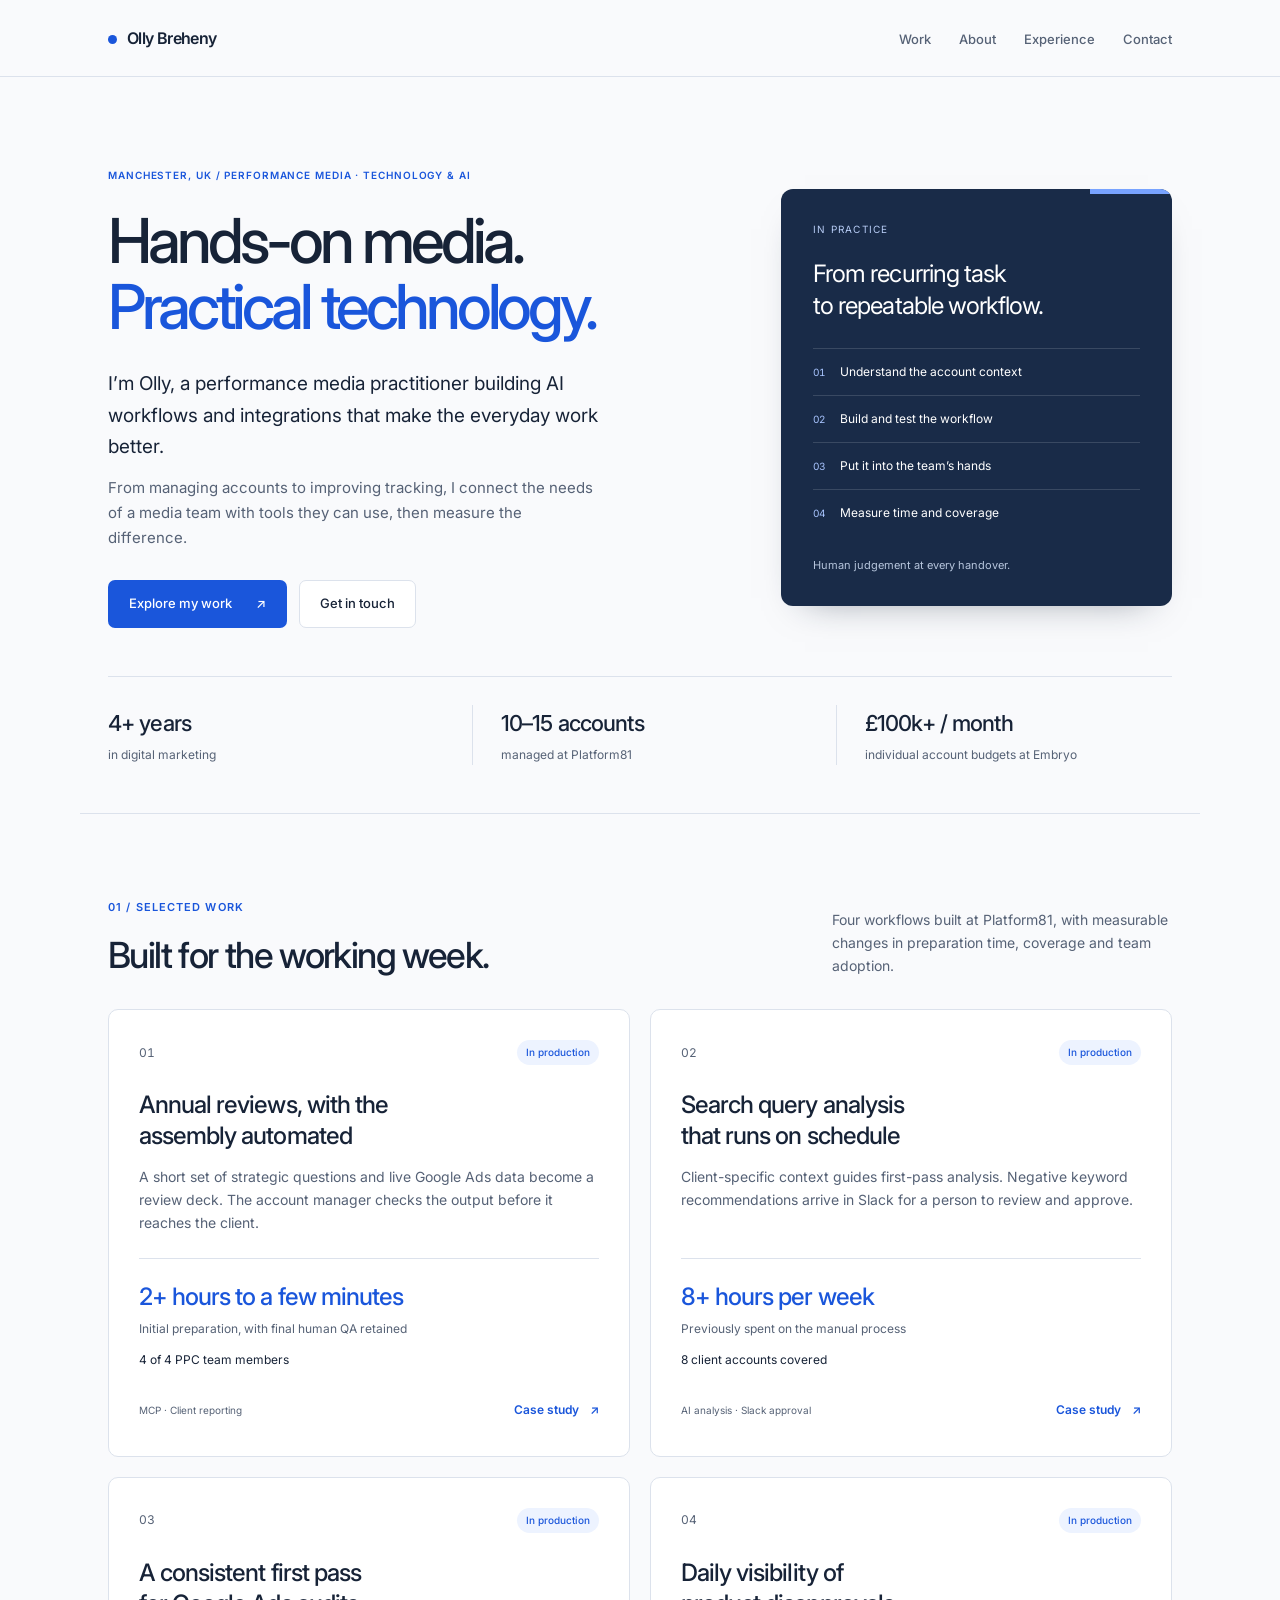
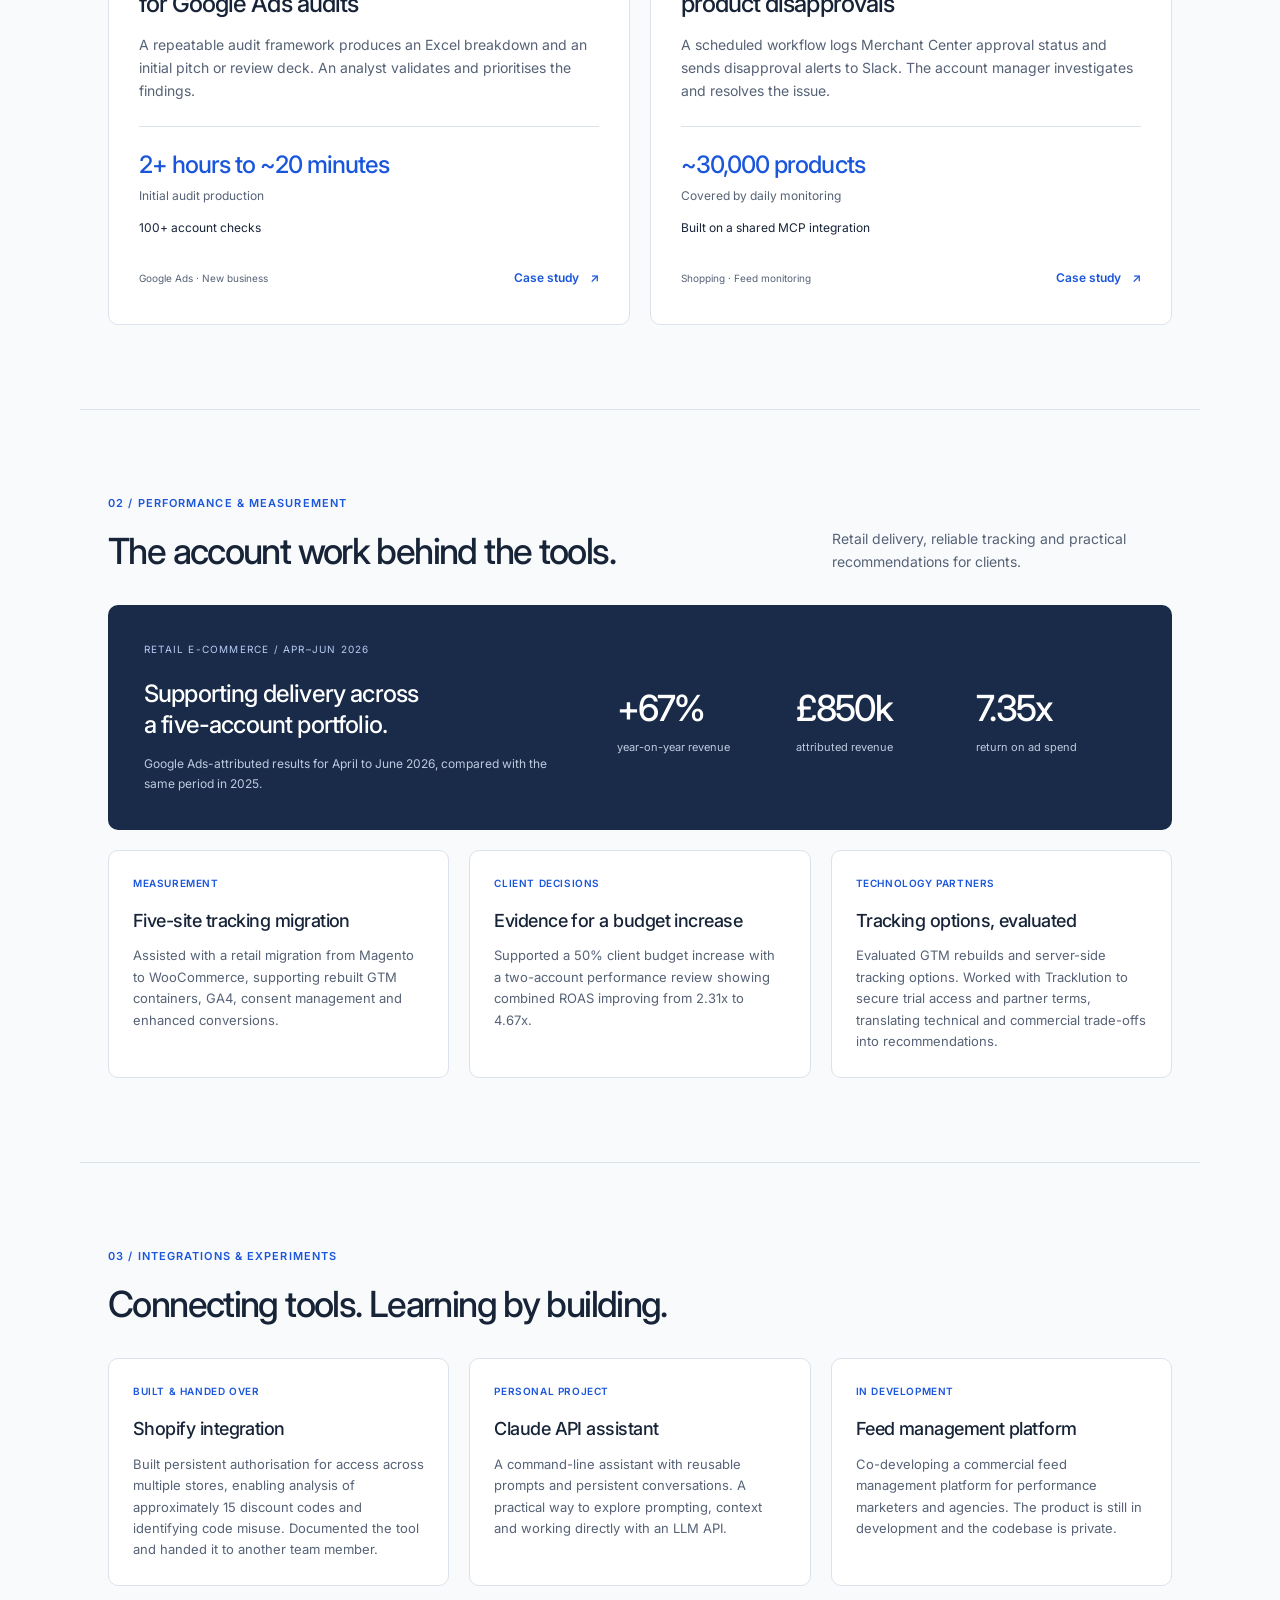
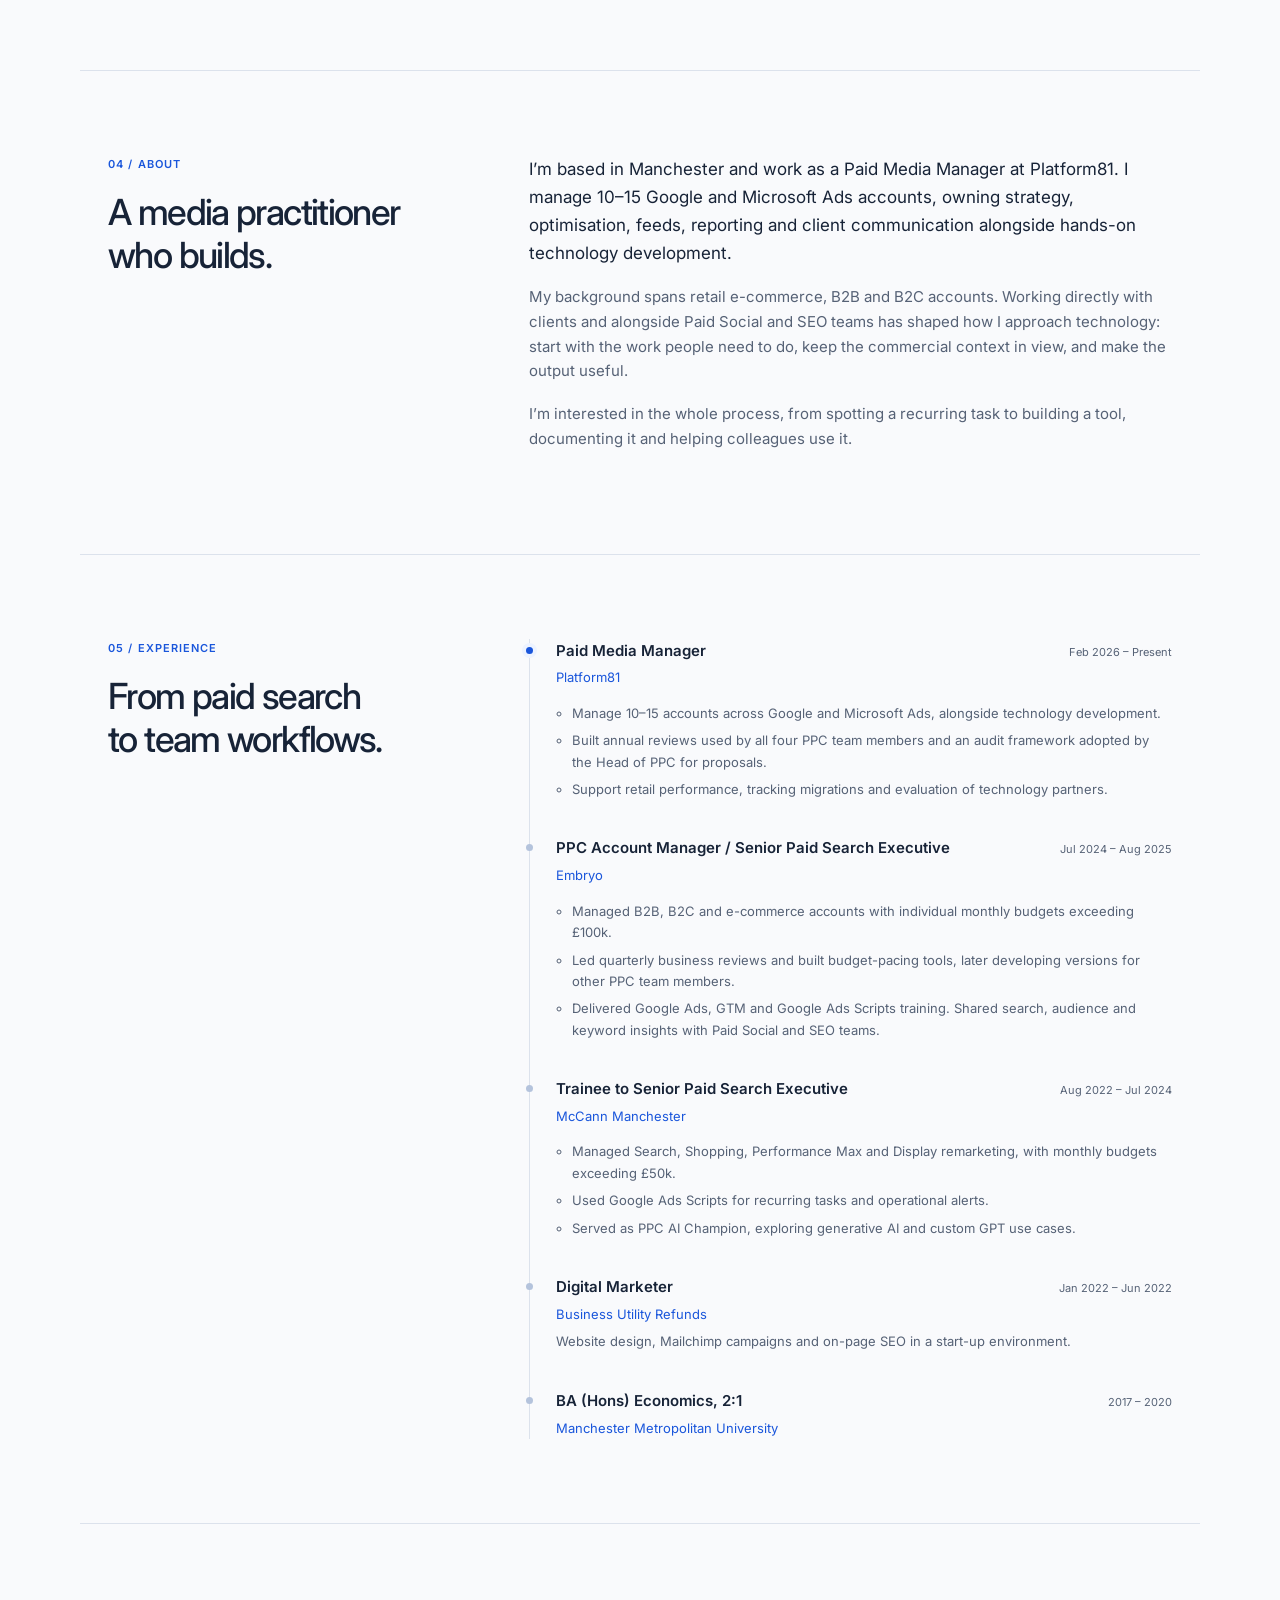
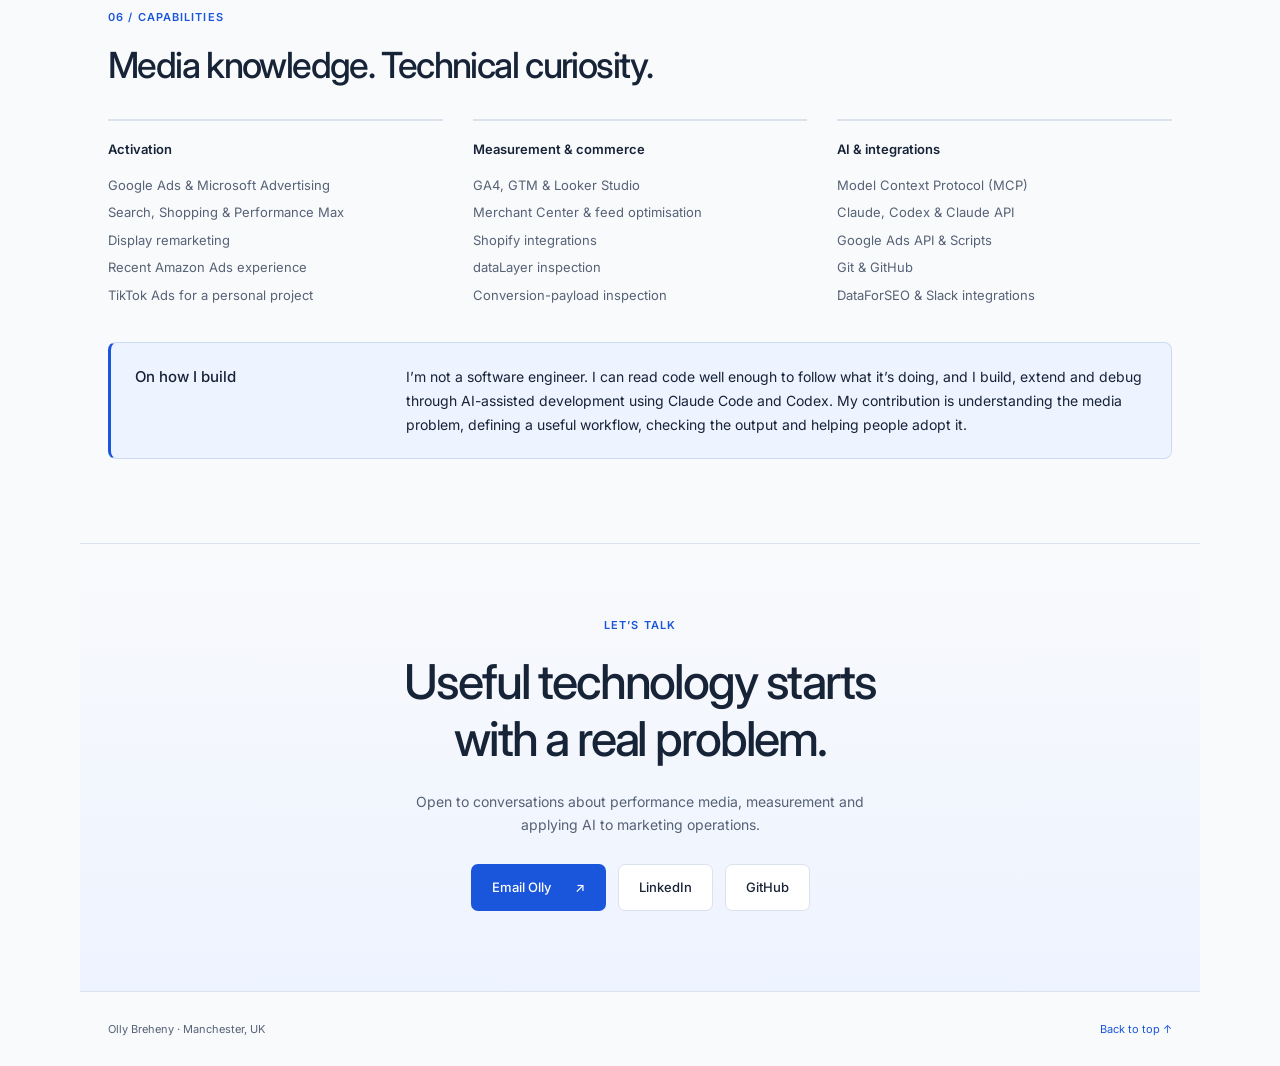
==== commit 3798e7aa: "Refresh portfolio content and design from latest CV" ====
--- a/index.html
+++ b/index.html
@@ -3,11 +3,11 @@
 <head>
   <meta charset="UTF-8" />
   <meta name="viewport" content="width=device-width, initial-scale=1.0" />
-  <title>Olly Breheny — Performance Media, AI &amp; Automation</title>
-  <meta name="description" content="Olly Breheny — paid media account manager building AI and automation workflows that remove repetitive analysis from performance marketing." />
+  <title>Olly Breheny | Performance Media, Technology &amp; AI</title>
+  <meta name="description" content="Olly Breheny, a Manchester-based performance media practitioner building AI workflows, improving measurement and helping teams adopt useful technology." />
   <link rel="canonical" href="https://ollyy.co.uk/" />
-  <meta property="og:title" content="Olly Breheny — Performance Media, AI &amp; Automation" />
-  <meta property="og:description" content="Paid media account manager building AI and automation workflows that remove repetitive analysis from performance marketing." />
+  <meta property="og:title" content="Olly Breheny | Performance Media, Technology &amp; AI" />
+  <meta property="og:description" content="Performance media, measurement and AI workflows. Practical tools, team adoption and measured impact." />
   <meta property="og:type" content="website" />
   <meta property="og:url" content="https://ollyy.co.uk/" />
   <link rel="preconnect" href="https://fonts.googleapis.com" />
@@ -16,9 +16,7 @@
   <link rel="stylesheet" href="/assets/styles.css" />
 </head>
 <body>
-
-  <a class="skip-link" href="#main">Skip to content</a>
-
+<a class="skip-link" href="#main">Skip to content</a>
   <nav>
     <div class="nav-inner">
       <a class="nav-logo" href="/">Olly Breheny</a>
@@ -31,370 +29,99 @@
     </div>
   </nav>
 
-  <main id="main">
-
-  <section id="hero">
-    <p class="hero-eyebrow">Performance Media &middot; AI &amp; Automation &middot; Marketing Technology</p>
-    <h1>I build technology that makes performance media teams more effective.</h1>
-    <p class="hero-lede">I manage paid media accounts, which is how I know which parts of the job are worth automating. I use AI, APIs and MCP workflows to take the repetitive analysis out of account management — and then get the tools into other people's day-to-day work.</p>
-    <div class="hero-links">
-      <a href="#work" class="btn btn-primary">See what I've built</a>
-      <a href="https://www.linkedin.com/in/ollybreheny" target="_blank" rel="noopener" class="btn btn-ghost">LinkedIn</a>
-      <a href="https://github.com/obreheny" target="_blank" rel="noopener" class="btn btn-ghost">GitHub</a>
-    </div>
-    <ul class="stats">
-      <li>
-        <span class="stat-value">4+ years</span>
-        <span class="stat-label">in digital marketing, mostly paid search</span>
-      </li>
-      <li>
-        <span class="stat-value">10&ndash;15</span>
-        <span class="stat-label">PPC accounts under management</span>
-      </li>
-      <li>
-        <span class="stat-value">£500&ndash;£50k</span>
-        <span class="stat-label">monthly client budgets</span>
-      </li>
-    </ul>
-  </section>
-
-  <section id="work">
-    <h2>Selected work</h2>
-    <p class="section-intro">Automation and AI workflows I've built inside paid media teams. Each one replaced a recurring manual process, and each one keeps a person in control of what actually changes in an account.</p>
-
-    <div class="projects-grid">
-
-      <article class="project-card">
-        <div class="project-header">
-          <h3 class="project-title"><a href="/work/search-query-analysis">Scheduled AI search query analysis</a></h3>
-          <span class="project-status status-work">In production</span>
-        </div>
-        <p class="project-desc">
-          Search term analysis used to cost at least an hour per account, every week. This workflow runs on a schedule: it pulls search-term data through a Google Ads MCP integration, reads it against client-specific context documents, and returns negative keyword recommendations with a confidence score and a suggested list placement. Recommendations arrive in Slack, where a person approves them before anything is applied.
-        </p>
-        <ul class="project-metrics">
-          <li><strong>8</strong> client accounts</li>
-          <li><strong>8+ hrs/week</strong> manual analysis replaced</li>
-          <li><strong>1,000+</strong> negatives supported per week</li>
-        </ul>
-        <div class="project-footer">
-          <ul class="tags">
-            <li class="tag">MCP</li>
-            <li class="tag">LLM analysis</li>
-            <li class="tag">Slack</li>
-            <li class="tag">Human-in-the-loop</li>
-          </ul>
-          <a class="project-link" href="/work/search-query-analysis">Read the case study &rarr;</a>
-        </div>
-      </article>
-
-      <article class="project-card">
-        <div class="project-header">
-          <h3 class="project-title"><a href="/work/google-ads-audit-framework">Automated Google Ads audit framework</a></h3>
-          <span class="project-status status-work">In production</span>
-        </div>
-        <p class="project-desc">
-          A framework that runs 100+ checks across a Google Ads account, produces a detailed Excel breakdown, identifies the key findings and populates a templated pitch or review deck from them. A manual audit took a couple of hours of an analyst's time; the automated version produces a first draft in roughly twenty minutes.
-        </p>
-        <ul class="project-metrics">
-          <li><strong>100+</strong> account checks</li>
-          <li><strong>2+ hrs &rarr; ~20 min</strong> to first output</li>
-          <li><strong>~90%</strong> of proposal audits</li>
-        </ul>
-        <div class="project-footer">
-          <ul class="tags">
-            <li class="tag">Google Ads API</li>
-            <li class="tag">Excel reporting</li>
-            <li class="tag">Deck generation</li>
-            <li class="tag">New business</li>
-          </ul>
-          <a class="project-link" href="/work/google-ads-audit-framework">Read the case study &rarr;</a>
-        </div>
-      </article>
-
-      <article class="project-card">
-        <div class="project-header">
-          <h3 class="project-title"><a href="/work/twelve-month-reviews">MCP-powered 12-month client reviews</a></h3>
-          <span class="project-status status-work">In production</span>
-        </div>
-        <p class="project-desc">
-          Annual performance reviews are valuable to clients and slow to build. This workflow asks the account manager a short set of strategic questions, retrieves the performance data it needs through a Google Ads MCP integration, and generates the full review deck in the background. The account manager then QAs the output rather than assembling it from scratch.
-        </p>
-        <ul class="project-metrics">
-          <li><strong>2+ hrs &rarr; ~2 min</strong> active preparation</li>
-          <li><strong>4 of 4</strong> PPC team members using it</li>
-        </ul>
-        <div class="project-footer">
-          <ul class="tags">
-            <li class="tag">MCP</li>
-            <li class="tag">Client reporting</li>
-            <li class="tag">Rollout &amp; adoption</li>
-          </ul>
-          <a class="project-link" href="/work/twelve-month-reviews">Read the case study &rarr;</a>
-        </div>
-      </article>
-
-      <article class="project-card">
-        <div class="project-header">
-          <h3 class="project-title"><a href="/work/merchant-center-monitoring">Merchant Center disapproval monitoring</a></h3>
-          <span class="project-status status-work">In production</span>
-        </div>
-        <p class="project-desc">
-          Product disapprovals quietly remove inventory from Shopping and Performance Max, and they are usually found late. This workflow runs daily across the highest-risk accounts, logs product approval status and posts a Slack alert when disapprovals appear. Built on a shared Merchant Center MCP integration, which I've also contributed code changes to.
-        </p>
-        <ul class="project-metrics">
-          <li><strong>~30,000</strong> products monitored</li>
-          <li><strong>Daily</strong> scheduled checks</li>
-          <li><strong>Slack</strong> disapproval alerts</li>
-        </ul>
-        <div class="project-footer">
-          <ul class="tags">
-            <li class="tag">Merchant Center</li>
-            <li class="tag">Feeds &amp; Shopping</li>
-            <li class="tag">Scheduled jobs</li>
-            <li class="tag">Slack</li>
-          </ul>
-          <a class="project-link" href="/work/merchant-center-monitoring">Read the case study &rarr;</a>
-        </div>
-      </article>
-
-      <article class="project-card">
-        <div class="project-header">
-          <h3 class="project-title">Feed management SaaS</h3>
-          <span class="project-status status-building">In development</span>
-        </div>
-        <p class="project-desc">
-          A commercial feed management platform I'm co-developing with a friend, aimed at performance marketers, freelancers and smaller agencies. Feed optimisation has a real effect on Shopping and Performance Max performance, but the tooling is typically priced and built for enterprise teams. We're building something that makes the work simpler and more accessible for everyone else. It isn't launched yet, and the codebase is private.
-        </p>
-        <div class="project-footer">
-          <ul class="tags">
-            <li class="tag">Product</li>
-            <li class="tag">Feeds &amp; Shopping</li>
-            <li class="tag">SaaS</li>
-            <li class="tag">AI-assisted development</li>
-          </ul>
-        </div>
-      </article>
-
-    </div>
-  </section>
-
-  <section id="building">
-    <h2>Also building</h2>
-    <p class="section-intro">Personal projects and experiments. This is where most of the learning happens before anything is good enough to put in front of a team.</p>
-
-    <div class="compact-grid">
-
-      <article class="compact-card">
-        <h3>Claude CLI</h3>
-        <p>My own command-line interface for the Claude API, with reusable personality and pre-prompt files, chats written out to text files, and the ability to reopen a previous session and carry on. Built to understand prompting, persistent context, context windows and token usage properly, rather than through a chat UI.</p>
-      </article>
-
-      <article class="compact-card">
-        <h3>Self-hosted AI environment</h3>
-        <p>I run a personal Ubuntu server on Hetzner with a self-hosted OpenClaw setup, and use it to experiment with agentic workflows, APIs and scheduled automation — including tracking Amazon listings for a side project. Hands-on with the Linux command line, cron, Tailscale, Cloudflare tunnels, Traefik and Fail2ban.</p>
-      </article>
-
-      <article class="compact-card">
-        <h3>DataForSEO MCP</h3>
-        <p>An MCP integration I built over the DataForSEO API to pull search trend and keyword data into the same workflows as everything else. Mine end to end, and the most likely candidate for a public repo once it's cleaned up.</p>
-      </article>
-
-      <article class="compact-card">
-        <h3>Time tracking MCP</h3>
-        <p>An MCP integration for our internal time tracking tool, so hours can be logged and checked in natural language — "add three hours to this project", "how much have I tracked this week". Made available to the wider team, though adoption has been limited.</p>
-      </article>
-
-      <article class="compact-card">
-        <h3>OneClickDismiss</h3>
-        <p>A Chrome extension that clears all Google Ads recommendations on the page in one click, instead of dismissing them one at a time through a confirmation dialog each. Small, but it saves real minutes across large accounts.</p>
-      </article>
-
-      <article class="compact-card">
-        <h3>Process notes automation</h3>
-        <p>A personal workflow that pulls together Slack, my notes and calendar context to summarise what I did, what got finished and what's still outstanding. Purely a productivity experiment, but a useful one.</p>
-      </article>
-
-    </div>
-  </section>
-
-  <section id="about">
-    <h2>About</h2>
-    <div class="prose">
-      <p>
-        I started in paid search and became steadily more interested in the systems behind the work — the APIs, the reporting pipelines, the parts of account management that are the same every week. More recently that's turned into LLMs, MCP and agentic tooling, and into building things that other people in the team actually use.
-      </p>
-      <p>
-        Today I manage around 10&ndash;15 paid media accounts at Platform81, with monthly budgets from £500 to £50,000, while building the workflows above: scheduled search query analysis, automated audits, Merchant Center monitoring and AI-generated client reviews. Managing accounts myself is the point — it's why I can tell the difference between a process that's annoying and a process that's genuinely worth automating, and why I know where a human has to stay in the loop.
-      </p>
-      <p>
-        Outside work I experiment with LLM APIs, MCP integrations, self-hosted agents and terminal-based AI development, and I'm co-developing a feed management SaaS platform with a friend. I'm currently working through Boot.dev's Linux and command-line material, mostly because I'd rather understand the terminal than rely on AI to hide it from me.
-      </p>
-    </div>
-  </section>
-
-  <section id="experience">
-    <h2>Experience</h2>
-    <ol class="timeline">
-
-      <li>
-        <div class="role-header">
-          <div>
-            <div class="role-title">Paid Media Account Manager</div>
-            <div class="role-org">Platform81</div>
-          </div>
-          <div class="role-dates">Feb 2026 &ndash; Present</div>
-        </div>
-        <ul class="role-points">
-          <li>Manage 10&ndash;15 PPC clients across Google Ads and Microsoft Advertising, with monthly budgets from £500 to £50,000.</li>
-          <li>Strategy, optimisation, feed management, reporting, monthly calls and 12-month performance reviews.</li>
-          <li>Built and rolled out the AI and automation workflows above, including adoption across the four-person PPC team.</li>
-          <li>Recently started managing Amazon Ads alongside search.</li>
-        </ul>
-      </li>
-
-      <li>
-        <div class="role-header">
-          <div>
-            <div class="role-title">PPC Account Manager / Senior Paid Search Executive</div>
-            <div class="role-org">Embryo</div>
-          </div>
-          <div class="role-dates">Jul 2024 &ndash; Aug 2025</div>
-        </div>
-        <ul class="role-points">
-          <li>B2B, B2C and e-commerce accounts, including individual monthly budgets above £100k.</li>
-          <li>Strategy, client management and quarterly business reviews.</li>
-          <li>Built budget pacing and monitoring tools for my own accounts, then versions for other members of the PPC team.</li>
-          <li>Delivered internal training on Google Ads, Google Tag Manager and Google Ads Scripts.</li>
-          <li>Worked closely with the Paid Social and SEO teams on cross-channel strategy.</li>
-        </ul>
-      </li>
-
-      <li>
-        <div class="role-header">
-          <div>
-            <div class="role-title">Trainee &rarr; Paid Search Executive &rarr; Senior Paid Search Executive</div>
-            <div class="role-org">McCann Manchester</div>
-          </div>
-          <div class="role-dates">Aug 2022 &ndash; Jul 2024</div>
-        </div>
-        <ul class="role-points">
-          <li>Google Ads and Microsoft Advertising campaigns with budgets above £50k per month.</li>
-          <li>Search, Shopping, Performance Max and remarketing Display, plus Google Ads Scripts, reporting and analysis.</li>
-          <li>PPC AI Champion — exploring early generative AI and custom GPT use cases for the team.</li>
-        </ul>
-      </li>
-
-      <li>
-        <div class="role-header">
-          <div>
-            <div class="role-title">Digital Marketer</div>
-            <div class="role-org">Business Utility Refunds</div>
-          </div>
-          <div class="role-dates">Jan 2022 &ndash; Jun 2022</div>
-        </div>
-        <ul class="role-points">
-          <li>Kickstart role at a startup: website design, Mailchimp email marketing and basic on-page SEO.</li>
-        </ul>
-      </li>
-
-      <li>
-        <div class="role-header">
-          <div>
-            <div class="role-title">BA (Hons) Economics &mdash; 2:1</div>
-            <div class="role-org">Manchester Metropolitan University</div>
-          </div>
-          <div class="role-dates">2017 &ndash; 2020</div>
-        </div>
-      </li>
-
-    </ol>
-  </section>
-
-  <section id="capabilities">
-    <h2>Capabilities</h2>
-    <p class="section-intro">Where I'm strong, and where I'm not — stated honestly, because it matters more than a longer list.</p>
-    <div class="skills-grid">
-
-      <div class="skill-group">
-        <h3>Performance media</h3>
-        <ul>
-          <li>Google Ads</li>
-          <li>Microsoft Advertising</li>
-          <li>Shopping &amp; Merchant Center</li>
-          <li>Performance Max</li>
-          <li>Remarketing Display</li>
-          <li>Feed optimisation</li>
-        </ul>
-      </div>
-
-      <div class="skill-group">
-        <h3>Channel depth</h3>
-        <ul>
-          <li>Paid Search &mdash; core expertise</li>
-          <li>Shopping &amp; feeds &mdash; strong</li>
-          <li>Display &mdash; remarketing &amp; PMax</li>
-          <li>Paid Social &mdash; cross-team, plus hands-on TikTok Ads for a side project</li>
-          <li>Amazon Ads &mdash; recent, still learning</li>
-        </ul>
-      </div>
-
-      <div class="skill-group">
-        <h3>AI &amp; automation</h3>
-        <ul>
-          <li>LLM APIs, prompting &amp; context design</li>
-          <li>MCP workflows</li>
-          <li>Scheduled &amp; agentic automation</li>
-          <li>Human-in-the-loop design</li>
-          <li>AI-assisted development</li>
-        </ul>
-      </div>
-
-      <div class="skill-group">
-        <h3>Platforms &amp; data</h3>
-        <ul>
-          <li>Google Ads API</li>
-          <li>Google Ads Scripts</li>
-          <li>Google Tag Manager</li>
-          <li>Looker Studio</li>
-          <li>Google Cloud &amp; API authentication</li>
-          <li>Git &amp; GitHub</li>
-        </ul>
-      </div>
-
-      <div class="skill-group">
-        <h3>Ways of working</h3>
-        <ul>
-          <li>Client strategy, QBRs &amp; reviews</li>
-          <li>Process design &amp; measurement</li>
-          <li>Internal training &amp; tool rollout</li>
-          <li>Terminal &amp; Linux workflows</li>
-          <li>Cross-channel collaboration</li>
-        </ul>
-      </div>
-
-    </div>
-
-    <div class="panel">
-      <p><strong>On how I build.</strong> I'm not a software engineer and I don't present myself as one. I can read code well enough to follow what it's doing, and I build, extend and debug through AI-assisted development in the terminal using Claude Code and Codex. What I bring is knowing exactly which performance media problem is worth solving, what a workable solution looks like inside an account manager's week, and how to get other people to adopt it.</p>
-    </div>
-  </section>
-
-  <section id="contact">
-    <h2>Contact</h2>
-    <p>Open to conversations about performance media, applying AI and automation to marketing operations, or anything sitting between the two.</p>
-    <div class="contact-links">
-      <a href="mailto:ollybreheny@gmail.com" class="btn btn-primary">Email me</a>
-      <a href="https://www.linkedin.com/in/ollybreheny" target="_blank" rel="noopener" class="btn btn-ghost">LinkedIn</a>
-      <a href="https://github.com/obreheny" target="_blank" rel="noopener" class="btn btn-ghost">GitHub</a>
-    </div>
-  </section>
-
-  </main>
-
-  <footer>
-    <p>Olly Breheny &middot; ollyy.co.uk</p>
-  </footer>
-
+<main id="main">
+<section id="hero">
+ <div class="hero-copy">
+ <p class="hero-eyebrow">Manchester, UK / Performance Media · Technology &amp; AI</p>
+ <h1>Hands-on media.<br><span>Practical technology.</span></h1>
+ <p class="hero-lede">I’m Olly, a performance media practitioner building AI workflows and integrations that make the everyday work better.</p>
+ <p class="hero-detail">From managing accounts to improving tracking, I connect the needs of a media team with tools they can use, then measure the difference.</p>
+ <div class="hero-links"><a href="#work" class="btn btn-primary">Explore my work <span aria-hidden="true">↗</span></a><a href="#contact" class="btn btn-ghost">Get in touch</a></div>
+ </div>
+ <aside class="hero-note" aria-label="Current focus">
+ <p class="note-eyebrow">In practice</p>
+ <p class="note-title">From recurring task <br>to repeatable workflow.</p>
+ <ol class="practice-list"><li><span>01</span> Understand the account context</li><li><span>02</span> Build and test the workflow</li><li><span>03</span> Put it into the team’s hands</li><li><span>04</span> Measure time and coverage</li></ol>
+ <p class="note-foot">Human judgement at every handover.</p>
+ </aside>
+ <ul class="stats"><li><span class="stat-value">4+ years</span><span class="stat-label">in digital marketing</span></li><li><span class="stat-value">10–15 accounts</span><span class="stat-label">managed at Platform81</span></li><li><span class="stat-value">£100k+ / month</span><span class="stat-label">individual account budgets at Embryo</span></li></ul>
+</section>
+<section id="work">
+ <div class="section-heading"><div><p class="section-kicker">01 / Selected work</p><h2>Built for the working week.</h2></div><p class="section-intro">Four workflows built at Platform81, with measurable changes in preparation time, coverage and team adoption.</p></div>
+ <div class="projects-grid"><article class="project-card">
+ <div class="project-topline"><span class="project-number">01</span><span class="project-status status-work">In production</span></div>
+ <h3 class="project-title"><a href="/work/twelve-month-reviews">Annual reviews, with the assembly automated</a></h3>
+ <p class="project-desc">A short set of strategic questions and live Google Ads data become a review deck. The account manager checks the output before it reaches the client.</p>
+ <div class="project-result"><strong>2+ hours to a few minutes</strong><span>Initial preparation, with final human QA retained</span></div>
+ <p class="project-adoption">4 of 4 PPC team members</p>
+ <div class="project-footer"><span class="project-category">MCP · Client reporting</span><a class="project-link" href="/work/twelve-month-reviews">Case study <span aria-hidden="true">↗</span></a></div>
+ </article><article class="project-card">
+ <div class="project-topline"><span class="project-number">02</span><span class="project-status status-work">In production</span></div>
+ <h3 class="project-title"><a href="/work/search-query-analysis">Search query analysis that runs on schedule</a></h3>
+ <p class="project-desc">Client-specific context guides first-pass analysis. Negative keyword recommendations arrive in Slack for a person to review and approve.</p>
+ <div class="project-result"><strong>8+ hours per week</strong><span>Previously spent on the manual process</span></div>
+ <p class="project-adoption">8 client accounts covered</p>
+ <div class="project-footer"><span class="project-category">AI analysis · Slack approval</span><a class="project-link" href="/work/search-query-analysis">Case study <span aria-hidden="true">↗</span></a></div>
+ </article><article class="project-card">
+ <div class="project-topline"><span class="project-number">03</span><span class="project-status status-work">In production</span></div>
+ <h3 class="project-title"><a href="/work/google-ads-audit-framework">A consistent first pass for Google Ads audits</a></h3>
+ <p class="project-desc">A repeatable audit framework produces an Excel breakdown and an initial pitch or review deck. An analyst validates and prioritises the findings.</p>
+ <div class="project-result"><strong>2+ hours to ~20 minutes</strong><span>Initial audit production</span></div>
+ <p class="project-adoption">100+ account checks</p>
+ <div class="project-footer"><span class="project-category">Google Ads · New business</span><a class="project-link" href="/work/google-ads-audit-framework">Case study <span aria-hidden="true">↗</span></a></div>
+ </article><article class="project-card">
+ <div class="project-topline"><span class="project-number">04</span><span class="project-status status-work">In production</span></div>
+ <h3 class="project-title"><a href="/work/merchant-center-monitoring">Daily visibility of product disapprovals</a></h3>
+ <p class="project-desc">A scheduled workflow logs Merchant Center approval status and sends disapproval alerts to Slack. The account manager investigates and resolves the issue.</p>
+ <div class="project-result"><strong>~30,000 products</strong><span>Covered by daily monitoring</span></div>
+ <p class="project-adoption">Built on a shared MCP integration</p>
+ <div class="project-footer"><span class="project-category">Shopping · Feed monitoring</span><a class="project-link" href="/work/merchant-center-monitoring">Case study <span aria-hidden="true">↗</span></a></div>
+ </article></div>
+</section>
+<section id="measurement">
+ <div class="section-heading"><div><p class="section-kicker">02 / Performance &amp; measurement</p><h2>The account work behind the tools.</h2></div><p class="section-intro">Retail delivery, reliable tracking and practical recommendations for clients.</p></div>
+ <article class="retail-panel">
+ <div><p class="note-eyebrow">Retail e-commerce / Apr–Jun 2026</p><h3>Supporting delivery across a five-account portfolio.</h3><p>Google Ads-attributed results for April to June 2026, compared with the same period in 2025.</p></div>
+ <ul class="retail-metrics"><li><strong>+67%</strong><span>year-on-year revenue</span></li><li><strong>£850k</strong><span>attributed revenue</span></li><li><strong>7.35x</strong><span>return on ad spend</span></li></ul>
+ </article>
+ <div class="evidence-grid">
+ <article class="compact-card"><p class="card-kicker">Measurement</p><h3>Five-site tracking migration</h3><p>Assisted with a retail migration from Magento to WooCommerce, supporting rebuilt GTM containers, GA4, consent management and enhanced conversions.</p></article>
+ <article class="compact-card"><p class="card-kicker">Client decisions</p><h3>Evidence for a budget increase</h3><p>Supported a 50% client budget increase with a two-account performance review showing combined ROAS improving from 2.31x to 4.67x.</p></article>
+ <article class="compact-card"><p class="card-kicker">Technology partners</p><h3>Tracking options, evaluated</h3><p>Evaluated GTM rebuilds and server-side tracking options. Worked with Tracklution to secure trial access and partner terms, translating technical and commercial trade-offs into recommendations.</p></article>
+ </div>
+</section>
+<section id="building">
+ <div class="section-heading"><div><p class="section-kicker">03 / Integrations &amp; experiments</p><h2>Connecting tools. Learning by building.</h2></div></div>
+ <div class="evidence-grid">
+ <article class="compact-card"><p class="card-kicker">Built &amp; handed over</p><h3>Shopify integration</h3><p>Built persistent authorisation for access across multiple stores, enabling analysis of approximately 15 discount codes and identifying code misuse. Documented the tool and handed it to another team member.</p></article>
+ <article class="compact-card"><p class="card-kicker">Personal project</p><h3>Claude API assistant</h3><p>A command-line assistant with reusable prompts and persistent conversations. A practical way to explore prompting, context and working directly with an LLM API.</p></article>
+ <article class="compact-card"><p class="card-kicker">In development</p><h3>Feed management platform</h3><p>Co-developing a commercial feed management platform for performance marketers and agencies. The product is still in development and the codebase is private.</p></article>
+ </div>
+</section>
+<section id="about" class="split-section">
+ <div><p class="section-kicker">04 / About</p><h2>A media practitioner<br>who builds.</h2></div>
+ <div class="prose"><p>I’m based in Manchester and work as a Paid Media Manager at Platform81. I manage 10–15 Google and Microsoft Ads accounts, owning strategy, optimisation, feeds, reporting and client communication alongside hands-on technology development.</p><p>My background spans retail e-commerce, B2B and B2C accounts. Working directly with clients and alongside Paid Social and SEO teams has shaped how I approach technology: start with the work people need to do, keep the commercial context in view, and make the output useful.</p><p>I’m interested in the whole process, from spotting a recurring task to building a tool, documenting it and helping colleagues use it.</p></div>
+</section>
+<section id="experience" class="split-section">
+ <div><p class="section-kicker">05 / Experience</p><h2>From paid search<br>to team workflows.</h2></div>
+ <ol class="timeline">
+ <li><div class="role-header"><div><h3 class="role-title">Paid Media Manager</h3><div class="role-org">Platform81</div></div><p class="role-dates">Feb 2026 – Present</p></div><ul class="role-points"><li>Manage 10–15 accounts across Google and Microsoft Ads, alongside technology development.</li><li>Built annual reviews used by all four PPC team members and an audit framework adopted by the Head of PPC for proposals.</li><li>Support retail performance, tracking migrations and evaluation of technology partners.</li></ul></li>
+ <li><div class="role-header"><div><h3 class="role-title">PPC Account Manager / Senior Paid Search Executive</h3><div class="role-org">Embryo</div></div><p class="role-dates">Jul 2024 – Aug 2025</p></div><ul class="role-points"><li>Managed B2B, B2C and e-commerce accounts with individual monthly budgets exceeding £100k.</li><li>Led quarterly business reviews and built budget-pacing tools, later developing versions for other PPC team members.</li><li>Delivered Google Ads, GTM and Google Ads Scripts training. Shared search, audience and keyword insights with Paid Social and SEO teams.</li></ul></li>
+ <li><div class="role-header"><div><h3 class="role-title">Trainee to Senior Paid Search Executive</h3><div class="role-org">McCann Manchester</div></div><p class="role-dates">Aug 2022 – Jul 2024</p></div><ul class="role-points"><li>Managed Search, Shopping, Performance Max and Display remarketing, with monthly budgets exceeding £50k.</li><li>Used Google Ads Scripts for recurring tasks and operational alerts.</li><li>Served as PPC AI Champion, exploring generative AI and custom GPT use cases.</li></ul></li>
+ <li><div class="role-header"><div><h3 class="role-title">Digital Marketer</h3><div class="role-org">Business Utility Refunds</div></div><p class="role-dates">Jan 2022 – Jun 2022</p></div><p class="role-summary">Website design, Mailchimp campaigns and on-page SEO in a start-up environment.</p></li>
+ <li><div class="role-header"><div><h3 class="role-title">BA (Hons) Economics, 2:1</h3><div class="role-org">Manchester Metropolitan University</div></div><p class="role-dates">2017 – 2020</p></div></li>
+ </ol>
+</section>
+<section id="capabilities">
+ <div class="section-heading"><div><p class="section-kicker">06 / Capabilities</p><h2>Media knowledge. Technical curiosity.</h2></div></div>
+ <div class="skills-grid">
+ <div class="skill-group"><h3>Activation</h3><ul><li>Google Ads &amp; Microsoft Advertising</li><li>Search, Shopping &amp; Performance Max</li><li>Display remarketing</li><li>Recent Amazon Ads experience</li><li>TikTok Ads for a personal project</li></ul></div>
+ <div class="skill-group"><h3>Measurement &amp; commerce</h3><ul><li>GA4, GTM &amp; Looker Studio</li><li>Merchant Center &amp; feed optimisation</li><li>Shopify integrations</li><li>dataLayer inspection</li><li>Conversion-payload inspection</li></ul></div>
+ <div class="skill-group"><h3>AI &amp; integrations</h3><ul><li>Model Context Protocol (MCP)</li><li>Claude, Codex &amp; Claude API</li><li>Google Ads API &amp; Scripts</li><li>Git &amp; GitHub</li><li>DataForSEO &amp; Slack integrations</li></ul></div>
+ </div>
+ <div class="panel build-panel"><h3>On how I build</h3><p>I’m not a software engineer. I can read code well enough to follow what it’s doing, and I build, extend and debug through AI-assisted development using Claude Code and Codex. My contribution is understanding the media problem, defining a useful workflow, checking the output and helping people adopt it.</p></div>
+</section>
+<section id="contact"><p class="section-kicker">Let’s talk</p><h2>Useful technology starts<br>with a real problem.</h2><p>Open to conversations about performance media, measurement and applying AI to marketing operations.</p><div class="contact-links"><a href="mailto:ollybreheny@gmail.com" class="btn btn-primary">Email Olly <span aria-hidden="true">↗</span></a><a href="https://www.linkedin.com/in/ollybreheny" target="_blank" rel="noopener" class="btn btn-ghost">LinkedIn</a><a href="https://github.com/obreheny" target="_blank" rel="noopener" class="btn btn-ghost">GitHub</a></div></section>
+</main><footer><p>Olly Breheny <span aria-hidden="true">·</span> Manchester, UK</p><a href="#main">Back to top ↑</a></footer>
 </body>
 </html>
--- a/assets/styles.css
+++ b/assets/styles.css
@@ -1,684 +1,179 @@
 *, *::before, *::after { box-sizing: border-box; margin: 0; padding: 0; }
-
-:root {
-  --bg: #ffffff;
-  --text: #111111;
-  --muted: #666666;
-  --border: #e5e5e5;
-  --accent: #1a56db;
-  --accent-light: #eff6ff;
-  --card-bg: #fafafa;
-  --max: 720px;
-}
-
-html { scroll-behavior: smooth; }
-
-@media (prefers-reduced-motion: reduce) {
-  html { scroll-behavior: auto; }
-  * { transition: none !important; animation: none !important; }
-}
-
-body {
-  font-family: 'Inter', system-ui, sans-serif;
-  background: var(--bg);
-  color: var(--text);
-  font-size: 16px;
-  line-height: 1.65;
-  -webkit-font-smoothing: antialiased;
-}
-
+:root { --bg: #f9fafc; --text: #172337; --muted: #566276; --border: #dce2ec; --accent: #1a56db; --accent-light: #edf3ff; --card-bg: #fff; --max: 1120px; }
+html { scroll-behavior: smooth; scroll-padding-top: 100px; }
+body { font-family: 'Inter', system-ui, sans-serif; background: var(--bg); color: var(--text); font-size: 16px; line-height: 1.65; -webkit-font-smoothing: antialiased; }
 a { color: var(--accent); text-decoration: none; }
 a:hover { text-decoration: underline; }
-
-:focus-visible {
-  outline: 2px solid var(--accent);
-  outline-offset: 2px;
-  border-radius: 3px;
+:focus-visible { outline: 3px solid var(--accent); outline-offset: 5px; border-radius: 3px; }
+::selection { background: #dbe7ff; color: #172337; }
+.skip-link { position: absolute; left: -9999px; top: 8px; background: var(--accent); color: white; padding: 10px 16px; z-index: 200; }
+.skip-link:focus { left: 8px; }
+nav { position: sticky; top: 0; background: rgb(249 250 252 / 94%); backdrop-filter: blur(12px); border-bottom: 1px solid var(--border); z-index: 100; }
+.nav-inner { max-width: var(--max); margin: auto; padding: 0 28px; min-height: 76px; display: flex; align-items: center; justify-content: space-between; gap: 20px; }
+.nav-logo { font-size: 16px; font-weight: 600; letter-spacing: -.04em; color: var(--text); }
+.nav-logo::before { content: ''; display: inline-block; width: 9px; height: 9px; background: var(--accent); margin-right: 10px; border-radius: 50%; }
+.nav-links { display: flex; gap: 28px; list-style: none; }
+.nav-links a { color: var(--muted); font-size: 13px; font-weight: 500; padding: 10px 0; }
+.nav-links a:hover { color: var(--accent); }
+section { max-width: var(--max); margin: auto; padding: 84px 28px; }
+section + section { border-top: 1px solid var(--border); }
+h1, h2, h3 { text-wrap: balance; }
+h2 { font-size: clamp(26px, 3.2vw, 36px); line-height: 1.2; font-weight: 500; letter-spacing: -.045em; }
+.section-kicker, .hero-eyebrow, .eyebrow { color: var(--accent); font-size: 11px; font-weight: 600; letter-spacing: .1em; text-transform: uppercase; margin-bottom: 18px; }
+.section-heading { display: flex; justify-content: space-between; align-items: end; gap: 40px; margin-bottom: 32px; }
+.section-heading > div { max-width: 600px; }
+.section-intro { max-width: 340px; color: var(--muted); font-size: 14px; }
+#hero { padding-top: 90px; padding-bottom: 48px; display: grid; grid-template-columns: minmax(0, 1.6fr) minmax(0, 1fr); gap: 48px; align-items: center; }
+.hero-eyebrow { font-size: 10px; letter-spacing: .09em; margin-bottom: 24px; }
+#hero h1 { font-size: clamp(40px, 5.1vw, 62px); line-height: 1.07; letter-spacing: -.065em; font-weight: 500; margin-bottom: 28px; }
+#hero h1 span { color: var(--accent); }
+.hero-lede { font-size: 19px; line-height: 1.65; max-width: 550px; margin-bottom: 14px; }
+.hero-detail { color: var(--muted); font-size: 15px; max-width: 490px; margin-bottom: 30px; }
+.hero-links, .contact-links { display: flex; gap: 12px; flex-wrap: wrap; }
+.btn { display: inline-flex; align-items: center; justify-content: center; gap: 24px; padding: 12px 20px; min-height: 46px; border-radius: 7px; font-size: 13px; font-weight: 500; border: 1px solid transparent; transition: background .15s, border-color .15s; }
+.btn:hover { text-decoration: none; }
+.btn-primary { background: var(--accent); color: white; }
+.btn-primary:hover { background: #1546b4; }
+.btn-ghost { border-color: var(--border); color: var(--text); background: white; }
+.btn-ghost:hover { border-color: var(--accent); background: var(--accent-light); }
+.hero-note { background: #192b48; color: #fff; padding: 32px; border-radius: 12px; position: relative; overflow: hidden; box-shadow: 0 16px 36px -24px #17233780; }
+.hero-note::before { content: ''; position: absolute; top: 0; right: 0; width: 82px; height: 5px; background: #78a3ff; }
+.note-eyebrow { color: #b7ccf5; font-size: 10px; text-transform: uppercase; letter-spacing: .12em; margin-bottom: 20px; }
+.note-title { font-size: 24px; line-height: 1.35; letter-spacing: -.04em; margin-bottom: 26px; }
+.practice-list { list-style: none; }
+.practice-list li { padding: 13px 0; border-top: 1px solid #ffffff24; font-size: 12px; }
+.practice-list span { color: #a9c5ff; font-size: 10px; margin-right: 12px; font-variant-numeric: tabular-nums; }
+.note-foot { margin-top: 20px; font-size: 11px; color: #b7c6dd; }
+.stats { grid-column: 1 / -1; display: grid; grid-template-columns: repeat(3, minmax(0, 1fr)); list-style: none; border-top: 1px solid var(--border); padding-top: 28px; gap: 28px; }
+.stats li + li { border-left: 1px solid var(--border); padding-left: 28px; }
+.stat-value { display: block; font-size: 22px; font-weight: 500; letter-spacing: -.04em; }
+.stat-label { display: block; font-size: 12px; color: var(--muted); margin-top: 4px; }
+.projects-grid { display: grid; grid-template-columns: repeat(2, minmax(0, 1fr)); gap: 20px; }
+.project-card { display: flex; flex-direction: column; border: 1px solid var(--border); border-radius: 10px; padding: 30px; background: var(--card-bg); transition: border-color .15s, box-shadow .15s; }
+.project-card:hover, .project-card:focus-within { border-color: #91ade8; box-shadow: 0 10px 26px -20px #1a56db70; }
+.project-topline { display: flex; align-items: center; justify-content: space-between; margin-bottom: 24px; }
+.project-number { font-size: 12px; color: var(--muted); font-variant-numeric: tabular-nums; }
+.project-status { font-size: 10px; font-weight: 500; border-radius: 20px; padding: 4px 9px; background: var(--accent-light); color: var(--accent); }
+.project-title { font-size: 24px; font-weight: 500; line-height: 1.3; letter-spacing: -.04em; margin-bottom: 14px; max-width: 350px; }
+.project-title a { color: var(--text); }
+.project-desc { font-size: 14px; color: var(--muted); margin-bottom: 24px; }
+.project-result { margin-top: auto; padding-top: 22px; border-top: 1px solid var(--border); }
+.project-result strong { display: block; font-size: 24px; line-height: 1.3; font-weight: 500; color: var(--accent); letter-spacing: -.04em; }
+.project-result span { display: block; font-size: 12px; color: var(--muted); margin-top: 6px; }
+.project-adoption { font-size: 12px; margin: 12px 0 24px; }
+.project-footer { display: flex; align-items: center; justify-content: space-between; flex-wrap: wrap; gap: 12px; }
+.project-category { font-size: 10px; color: var(--muted); }
+.project-link { font-size: 12px; font-weight: 600; padding: 6px 0; }
+.project-link span { margin-left: 8px; }
+.retail-panel { padding: 36px; border-radius: 10px; background: #192b48; color: white; display: grid; grid-template-columns: 1fr 1.2fr; gap: 40px; align-items: center; margin-bottom: 20px; }
+.retail-panel h3 { font-size: 24px; line-height: 1.3; font-weight: 500; letter-spacing: -.035em; margin-bottom: 14px; }
+.retail-panel p:not(.note-eyebrow) { font-size: 12px; color: #bdcbe0; }
+.retail-metrics { list-style: none; display: grid; grid-template-columns: repeat(3, minmax(0, 1fr)); gap: 20px; }
+.retail-metrics strong { display: block; font-size: clamp(25px, 3vw, 36px); font-weight: 500; letter-spacing: -.05em; }
+.retail-metrics span { display: block; font-size: 11px; color: #bdcbe0; }
+.evidence-grid { display: grid; grid-template-columns: repeat(3, minmax(0, 1fr)); gap: 20px; }
+.compact-card { border: 1px solid var(--border); border-radius: 10px; padding: 24px; background: white; }
+.compact-card .card-kicker { color: var(--accent); font-size: 10px; font-weight: 600; text-transform: uppercase; letter-spacing: .06em; margin-bottom: 18px; }
+.compact-card h3 { font-size: 18px; line-height: 1.35; letter-spacing: -.03em; font-weight: 500; margin-bottom: 12px; }
+.compact-card p { font-size: 13px; color: var(--muted); }
+.split-section { display: grid; grid-template-columns: 1fr 1.8fr; gap: 64px; }
+.prose p { font-size: 15px; color: var(--muted); margin-bottom: 18px; }
+.prose p:first-child { color: var(--text); font-size: 17px; }
+.timeline { list-style: none; }
+.timeline > li { position: relative; padding: 0 0 36px 26px; border-left: 1px solid var(--border); }
+.timeline > li:last-child { padding-bottom: 0; }
+.timeline > li::before { content: ''; position: absolute; left: -4px; top: 8px; width: 7px; height: 7px; border-radius: 50%; background: #b4c3dc; }
+.timeline > li:first-child::before { background: var(--accent); box-shadow: 0 0 0 4px var(--accent-light); }
+.role-header { display: flex; flex-wrap: wrap; justify-content: space-between; align-items: baseline; gap: 8px 16px; }
+.role-title { font-size: 15px; font-weight: 600; }
+.role-org { font-size: 13px; color: var(--accent); margin-top: 4px; }
+.role-dates { font-size: 11px; color: var(--muted); }
+.role-points { padding-left: 16px; margin-top: 14px; }
+.role-points li, .role-summary { font-size: 13px; color: var(--muted); margin-top: 6px; }
+.skills-grid { display: grid; grid-template-columns: repeat(3, minmax(0, 1fr)); gap: 30px; }
+.skill-group { border-top: 2px solid var(--border); padding-top: 18px; }
+.skill-group h3 { font-size: 13px; font-weight: 600; margin-bottom: 14px; }
+.skill-group ul { list-style: none; }
+.skill-group li { font-size: 13px; color: var(--muted); margin-top: 6px; }
+.panel { border: 1px solid #ccdaf5; border-left: 3px solid var(--accent); background: var(--accent-light); border-radius: 8px; padding: 22px 24px; margin: 28px 0; }
+.panel p { font-size: 14px; line-height: 1.7; }
+.panel p + p { margin-top: 10px; }
+.build-panel { display: grid; grid-template-columns: 1fr 3fr; gap: 24px; margin: 36px 0 0; }
+.build-panel h3 { font-size: 15px; font-weight: 500; }
+#contact { text-align: center; padding-top: 72px; padding-bottom: 80px; background: linear-gradient(180deg, var(--bg), #edf3ff); }
+#contact h2 { font-size: clamp(32px, 4vw, 48px); }
+#contact > p:not(.section-kicker) { max-width: 460px; margin: 22px auto 28px; font-size: 14px; color: var(--muted); }
+.contact-links { justify-content: center; }
+footer { max-width: var(--max); margin: auto; border-top: 1px solid var(--border); padding: 28px; display: flex; justify-content: space-between; gap: 20px; font-size: 11px; color: var(--muted); }
+/* Case studies retain a comfortable reading measure. */
+main.article { max-width: 776px; margin: auto; padding: 64px 28px; }
+.eyebrow { display: inline-block; }
+main.article h1 { font-size: clamp(32px, 5vw, 48px); font-weight: 500; line-height: 1.12; letter-spacing: -.05em; margin-bottom: 22px; }
+.article-meta { display: flex; flex-wrap: wrap; gap: 6px 10px; font-size: 11px; color: var(--muted); margin-bottom: 24px; list-style: none; }
+.article-meta li:not(:last-child)::after { content: '·'; margin-left: 10px; }
+main.article p { margin-bottom: 16px; color: #3d4b60; }
+main.article .lede { font-size: 19px; }
+main.article h2 { font-size: 25px; margin: 44px 0 16px; }
+main.article > ul:not([class]), main.article > ol:not([class]) { padding-left: 20px; margin-bottom: 16px; display: flex; flex-direction: column; gap: 8px; color: #3d4b60; }
+.flow { list-style: none; margin: 24px 0 28px; padding: 0; display: flex; flex-direction: column; }
+.flow li { position: relative; border: 1px solid var(--border); background: var(--card-bg); border-radius: 8px; padding: 18px 22px; }
+.flow li + li { margin-top: 26px; }
+.flow li + li::before { content: ''; position: absolute; left: 32px; top: -26px; width: 1px; height: 19px; background: #a7b8d3; }
+.flow li + li::after { content: ''; position: absolute; left: 28px; top: -9px; border-left: 4px solid transparent; border-right: 4px solid transparent; border-top: 6px solid #a7b8d3; }
+.flow-label { display: block; font-size: 14px; font-weight: 600; }
+.flow-note { display: block; font-size: 13px; color: var(--muted); margin-top: 3px; }
+.flow .flow-human { border-color: var(--accent); background: var(--accent-light); }
+.flow .flow-human .flow-label { color: var(--accent); }
+.impact { list-style: none; display: grid; grid-template-columns: repeat(auto-fit, minmax(170px, 1fr)); gap: 1px; border: 1px solid var(--border); background: var(--border); border-radius: 10px; overflow: hidden; margin: 30px 0; padding: 0; }
+.impact li { background: white; padding: 22px; }
+.impact strong { display: block; font-size: 22px; line-height: 1.3; font-weight: 500; letter-spacing: -.04em; color: var(--accent); }
+.impact span { display: block; font-size: 12px; color: var(--muted); margin-top: 8px; }
+main.article .panel p:last-child { margin-bottom: 0; }
+.back-link { display: inline-block; margin-top: 28px; font-size: 14px; }
+@media (max-width: 900px) {
+ #hero { gap: 30px; }
+ .hero-note { padding: 24px; }
+ .section-heading { align-items: start; }
+ .section-intro { max-width: 280px; }
+ .retail-panel { grid-template-columns: 1fr; gap: 28px; }
+ .evidence-grid { grid-template-columns: 1fr; }
+ .split-section { grid-template-columns: 1fr 1.6fr; gap: 32px; }
 }
-
-.skip-link {
-  position: absolute;
-  left: -9999px;
-  top: 0;
-  background: var(--accent);
-  color: #fff;
-  padding: 10px 16px;
-  font-size: 14px;
-  font-weight: 500;
-  z-index: 200;
+@media (max-width: 680px) {
+ html { scroll-padding-top: 110px; }
+ .nav-inner { padding: 14px 20px; min-height: 66px; flex-wrap: wrap; gap: 8px 24px; }
+ .nav-links { gap: 22px; }
+ .nav-links a { font-size: 12px; display: inline-block; padding: 5px 0; }
+ section { padding: 56px 20px; }
+ #hero { grid-template-columns: 1fr; padding-top: 52px; gap: 30px; }
+ #hero h1 { font-size: clamp(39px, 8.8vw, 58px); }
+ .hero-note { padding: 26px; }
+ .note-title br { display: none; }
+ .practice-list { display: grid; grid-template-columns: 1fr 1fr; gap: 0 18px; }
+ .stats { gap: 14px; }
+ .stats li + li { padding-left: 14px; }
+ .stat-value { font-size: 17px; line-height: 1.3; }
+ .stat-label { font-size: 10px; }
+ .section-heading, .split-section { display: grid; grid-template-columns: 1fr; gap: 22px; }
+ .section-intro { max-width: 100%; }
+ .projects-grid { grid-template-columns: 1fr; }
+ .project-card { padding: 24px; }
+ .project-title { max-width: 100%; }
+ .retail-panel { padding: 26px; }
+ .retail-metrics { gap: 14px; }
+ .skills-grid { grid-template-columns: 1fr; gap: 24px; }
+ .build-panel { grid-template-columns: 1fr; gap: 12px; }
+ main.article { padding: 44px 20px; }
+ main.article .lede { font-size: 17px; }
+ footer { padding: 24px 20px; flex-wrap: wrap; }
 }
-
-.skip-link:focus {
-  left: 8px;
-  top: 8px;
-  text-decoration: none;
+@media (max-width: 360px) {
+ .practice-list { grid-template-columns: 1fr; }
+ .retail-metrics { grid-template-columns: 1fr; }
+ .retail-metrics li { border-top: 1px solid #ffffff24; padding-top: 12px; }
+ .project-result strong { font-size: 22px; }
 }
-
-/* NAV */
-nav {
-  position: sticky;
-  top: 0;
-  background: rgba(255,255,255,0.92);
-  backdrop-filter: blur(8px);
-  border-bottom: 1px solid var(--border);
-  z-index: 100;
+@media (prefers-reduced-motion: reduce) {
+ html { scroll-behavior: auto; }
+ *, *::before, *::after { transition: none !important; animation: none !important; }
 }
-
-.nav-inner {
-  max-width: var(--max);
-  margin: 0 auto;
-  padding: 0 24px;
-  height: 56px;
-  display: flex;
-  align-items: center;
-  justify-content: space-between;
-  gap: 16px;
-}
-
-.nav-logo {
-  font-weight: 600;
-  font-size: 15px;
-  color: var(--text);
-}
-
-.nav-logo:hover { text-decoration: none; }
-
-.nav-links {
-  display: flex;
-  gap: 28px;
-  list-style: none;
-}
-
-.nav-links a {
-  font-size: 14px;
-  color: var(--muted);
-  font-weight: 500;
-}
-
-.nav-links a:hover { color: var(--text); text-decoration: none; }
-
-/* SECTIONS */
-section {
-  max-width: var(--max);
-  margin: 0 auto;
-  padding: 72px 24px;
-}
-
-section + section {
-  border-top: 1px solid var(--border);
-}
-
-h2 {
-  font-size: 22px;
-  font-weight: 600;
-  letter-spacing: -0.01em;
-  margin-bottom: 8px;
-}
-
-.section-intro {
-  font-size: 15px;
-  color: var(--muted);
-  margin-bottom: 28px;
-  max-width: 560px;
-}
-
-h2 + .projects-grid,
-h2 + .skills-grid,
-h2 + .timeline,
-h2 + .contact-links,
-h2 + p:not(.section-intro) { margin-top: 12px; }
-
-/* HERO */
-#hero {
-  padding-top: 96px;
-  padding-bottom: 72px;
-}
-
-.hero-eyebrow {
-  font-size: 13px;
-  font-weight: 500;
-  letter-spacing: 0.08em;
-  text-transform: uppercase;
-  color: var(--accent);
-  margin-bottom: 16px;
-}
-
-#hero h1 {
-  font-size: clamp(2rem, 5vw, 2.75rem);
-  font-weight: 600;
-  line-height: 1.15;
-  letter-spacing: -0.02em;
-  margin-bottom: 20px;
-}
-
-.hero-lede {
-  font-size: 18px;
-  color: var(--muted);
-  max-width: 560px;
-  margin-bottom: 32px;
-}
-
-.hero-links {
-  display: flex;
-  gap: 16px;
-  flex-wrap: wrap;
-}
-
-/* BUTTONS */
-.btn {
-  display: inline-flex;
-  align-items: center;
-  gap: 8px;
-  padding: 10px 18px;
-  border-radius: 6px;
-  font-size: 14px;
-  font-weight: 500;
-  transition: opacity 0.15s;
-}
-
-.btn:hover { opacity: 0.8; text-decoration: none; }
-
-.btn-primary {
-  background: var(--accent);
-  color: #fff;
-}
-
-.btn-ghost {
-  border: 1px solid var(--border);
-  color: var(--text);
-  background: var(--bg);
-}
-
-/* STAT STRIP */
-.stats {
-  display: grid;
-  grid-template-columns: repeat(3, 1fr);
-  gap: 1px;
-  background: var(--border);
-  border: 1px solid var(--border);
-  border-radius: 10px;
-  overflow: hidden;
-  margin-top: 40px;
-  list-style: none;
-}
-
-.stats li {
-  background: var(--bg);
-  padding: 18px 20px;
-}
-
-.stat-value {
-  display: block;
-  font-size: 20px;
-  font-weight: 600;
-  letter-spacing: -0.01em;
-  line-height: 1.3;
-}
-
-.stat-label {
-  display: block;
-  font-size: 13px;
-  color: var(--muted);
-  line-height: 1.45;
-  margin-top: 2px;
-}
-
-/* PROSE */
-.prose p {
-  color: #333;
-  margin-bottom: 14px;
-}
-
-.prose p:last-child { margin-bottom: 0; }
-
-/* PROJECT CARDS */
-.projects-grid {
-  display: flex;
-  flex-direction: column;
-  gap: 16px;
-}
-
-.project-card {
-  border: 1px solid var(--border);
-  border-radius: 10px;
-  padding: 24px;
-  background: var(--card-bg);
-  transition: border-color 0.15s;
-}
-
-.project-card:hover { border-color: #bbb; }
-
-.project-header {
-  display: flex;
-  align-items: flex-start;
-  justify-content: space-between;
-  gap: 12px;
-  margin-bottom: 10px;
-}
-
-.project-title {
-  font-size: 16px;
-  font-weight: 600;
-}
-
-.project-title a { color: var(--text); }
-
-.project-status {
-  font-size: 11px;
-  font-weight: 500;
-  padding: 3px 8px;
-  border-radius: 20px;
-  white-space: nowrap;
-  flex-shrink: 0;
-}
-
-.status-live { background: #dcfce7; color: #15803d; }
-.status-work { background: #eff6ff; color: #1a56db; }
-.status-building { background: #fef9c3; color: #854d0e; }
-.status-personal { background: #f3e8ff; color: #6b21a8; }
-
-.project-desc {
-  font-size: 14px;
-  color: #444;
-  margin-bottom: 14px;
-  line-height: 1.6;
-}
-
-.project-metrics {
-  display: flex;
-  flex-wrap: wrap;
-  gap: 8px 20px;
-  padding: 14px 0;
-  margin-bottom: 14px;
-  border-top: 1px solid var(--border);
-  border-bottom: 1px solid var(--border);
-  list-style: none;
-}
-
-.project-metrics li {
-  font-size: 13px;
-  color: var(--muted);
-  line-height: 1.4;
-}
-
-.project-metrics strong {
-  display: block;
-  font-size: 15px;
-  font-weight: 600;
-  color: var(--text);
-}
-
-.project-footer {
-  display: flex;
-  align-items: center;
-  justify-content: space-between;
-  flex-wrap: wrap;
-  gap: 10px;
-}
-
-.tags {
-  display: flex;
-  flex-wrap: wrap;
-  gap: 6px;
-  list-style: none;
-}
-
-.tag {
-  font-size: 12px;
-  font-weight: 500;
-  padding: 3px 8px;
-  background: #f0f0f0;
-  border-radius: 4px;
-  color: #444;
-}
-
-.project-link {
-  font-size: 13px;
-  font-weight: 500;
-  color: var(--accent);
-  white-space: nowrap;
-}
-
-/* COMPACT CARDS (supporting work) */
-.compact-grid {
-  display: grid;
-  grid-template-columns: repeat(auto-fit, minmax(220px, 1fr));
-  gap: 14px;
-}
-
-.compact-card {
-  border: 1px solid var(--border);
-  border-radius: 10px;
-  padding: 18px;
-}
-
-.compact-card h3 {
-  font-size: 15px;
-  font-weight: 600;
-  margin-bottom: 6px;
-}
-
-.compact-card p {
-  font-size: 13.5px;
-  color: #555;
-  line-height: 1.55;
-}
-
-/* TIMELINE */
-.timeline {
-  list-style: none;
-  display: flex;
-  flex-direction: column;
-  gap: 28px;
-}
-
-.timeline > li {
-  padding-left: 20px;
-  border-left: 2px solid var(--border);
-}
-
-.role-header {
-  display: flex;
-  align-items: baseline;
-  justify-content: space-between;
-  flex-wrap: wrap;
-  gap: 4px 16px;
-}
-
-.role-title {
-  font-size: 16px;
-  font-weight: 600;
-}
-
-.role-org {
-  font-size: 14px;
-  color: var(--accent);
-  font-weight: 500;
-}
-
-.role-dates {
-  font-size: 13px;
-  color: var(--muted);
-  white-space: nowrap;
-}
-
-.role-points {
-  margin-top: 10px;
-  padding-left: 18px;
-  display: flex;
-  flex-direction: column;
-  gap: 5px;
-}
-
-.role-points li {
-  font-size: 14px;
-  color: #444;
-  line-height: 1.55;
-}
-
-/* SKILLS */
-.skills-grid {
-  display: grid;
-  grid-template-columns: repeat(auto-fill, minmax(200px, 1fr));
-  gap: 24px 12px;
-}
-
-.skill-group h3 {
-  font-size: 12px;
-  font-weight: 600;
-  text-transform: uppercase;
-  letter-spacing: 0.07em;
-  color: var(--muted);
-  margin-bottom: 8px;
-}
-
-.skill-group ul {
-  list-style: none;
-  display: flex;
-  flex-direction: column;
-  gap: 5px;
-}
-
-.skill-group li {
-  font-size: 14px;
-  color: #333;
-}
-
-/* NOTE PANEL */
-.panel {
-  border: 1px solid var(--border);
-  border-left: 3px solid var(--accent);
-  background: var(--accent-light);
-  border-radius: 8px;
-  padding: 16px 20px;
-  margin: 24px 0;
-}
-
-.panel p {
-  font-size: 14px;
-  color: #333;
-  line-height: 1.6;
-}
-
-.panel p + p { margin-top: 10px; }
-
-/* CONTACT */
-.contact-links {
-  display: flex;
-  gap: 16px;
-  flex-wrap: wrap;
-}
-
-/* FOOTER */
-footer {
-  border-top: 1px solid var(--border);
-  text-align: center;
-  padding: 28px 24px;
-  font-size: 13px;
-  color: var(--muted);
-}
-
-/* ---------- CASE STUDY / ARTICLE PAGES ---------- */
-main.article {
-  max-width: var(--max);
-  margin: 0 auto;
-  padding: 64px 24px 40px;
-}
-
-.eyebrow {
-  font-size: 13px;
-  font-weight: 500;
-  letter-spacing: 0.08em;
-  text-transform: uppercase;
-  color: var(--accent);
-  margin-bottom: 14px;
-  display: block;
-}
-
-main.article h1 {
-  font-size: clamp(1.75rem, 4.5vw, 2.25rem);
-  font-weight: 600;
-  line-height: 1.2;
-  letter-spacing: -0.02em;
-  margin-bottom: 16px;
-}
-
-.article-meta {
-  display: flex;
-  flex-wrap: wrap;
-  gap: 6px 10px;
-  font-size: 13px;
-  color: var(--muted);
-  margin-bottom: 24px;
-  list-style: none;
-}
-
-.article-meta li:not(:last-child)::after {
-  content: "·";
-  margin-left: 10px;
-}
-
-.lede {
-  font-size: 18px;
-  color: var(--muted);
-  line-height: 1.6;
-  margin-bottom: 8px;
-}
-
-main.article h2 {
-  font-size: 20px;
-  margin-top: 44px;
-  margin-bottom: 12px;
-}
-
-main.article h3 {
-  font-size: 15px;
-  font-weight: 600;
-  margin-top: 24px;
-  margin-bottom: 8px;
-}
-
-main.article p {
-  color: #333;
-  margin-bottom: 14px;
-}
-
-main.article > ul:not([class]),
-main.article > ol:not([class]) {
-  padding-left: 20px;
-  margin-bottom: 16px;
-  display: flex;
-  flex-direction: column;
-  gap: 6px;
-}
-
-main.article li { color: #333; }
-
-.updated {
-  font-size: 14px;
-  color: var(--muted);
-  margin-top: 10px;
-  padding-bottom: 28px;
-  margin-bottom: 4px;
-  border-bottom: 1px solid var(--border);
-}
-
-/* FLOW DIAGRAM */
-.flow {
-  list-style: none;
-  margin: 24px 0 28px;
-  padding: 0;
-  display: flex;
-  flex-direction: column;
-}
-
-.flow li {
-  position: relative;
-  border: 1px solid var(--border);
-  background: var(--card-bg);
-  border-radius: 8px;
-  padding: 12px 16px;
-  text-align: center;
-}
-
-.flow li + li { margin-top: 30px; }
-
-.flow li + li::before {
-  content: "";
-  position: absolute;
-  left: 50%;
-  top: -25px;
-  width: 2px;
-  height: 16px;
-  background: #cbcbcb;
-  transform: translateX(-50%);
-}
-
-.flow li + li::after {
-  content: "";
-  position: absolute;
-  left: 50%;
-  top: -10px;
-  transform: translateX(-50%);
-  border-left: 5px solid transparent;
-  border-right: 5px solid transparent;
-  border-top: 7px solid #cbcbcb;
-}
-
-.flow-label {
-  display: block;
-  font-size: 14px;
-  font-weight: 600;
-}
-
-.flow-note {
-  display: block;
-  font-size: 13px;
-  color: var(--muted);
-  line-height: 1.45;
-  margin-top: 2px;
-}
-
-.flow .flow-human {
-  border-color: var(--accent);
-  background: var(--accent-light);
-}
-
-.flow .flow-human .flow-label { color: var(--accent); }
-
-/* IMPACT LIST ON CASE STUDIES */
-.impact {
-  list-style: none;
-  display: grid;
-  grid-template-columns: repeat(auto-fit, minmax(150px, 1fr));
-  gap: 1px;
-  background: var(--border);
-  border: 1px solid var(--border);
-  border-radius: 10px;
-  overflow: hidden;
-  margin: 20px 0 24px;
-  padding: 0;
-}
-
-.impact li {
-  background: var(--bg);
-  padding: 16px 18px;
-}
-
-.impact strong {
-  display: block;
-  font-size: 19px;
-  font-weight: 600;
-  letter-spacing: -0.01em;
-}
-
-.impact span {
-  display: block;
-  font-size: 13px;
-  color: var(--muted);
-  line-height: 1.45;
-  margin-top: 2px;
-}
-
-.back-link {
-  display: inline-block;
-  margin-top: 48px;
-  font-size: 14px;
-  font-weight: 500;
-}
-
-/* MOBILE */
-@media (max-width: 600px) {
-  section { padding: 56px 20px; }
-  #hero { padding-top: 64px; }
-  main.article { padding: 48px 20px 32px; }
-  .nav-links { gap: 18px; }
-  .nav-links a { font-size: 13px; }
-  .skills-grid { grid-template-columns: 1fr 1fr; }
-  .stats { grid-template-columns: 1fr; }
-  .project-metrics { gap: 12px 18px; }
-}
-
-@media (max-width: 420px) {
-  .nav-links { display: none; }
-}
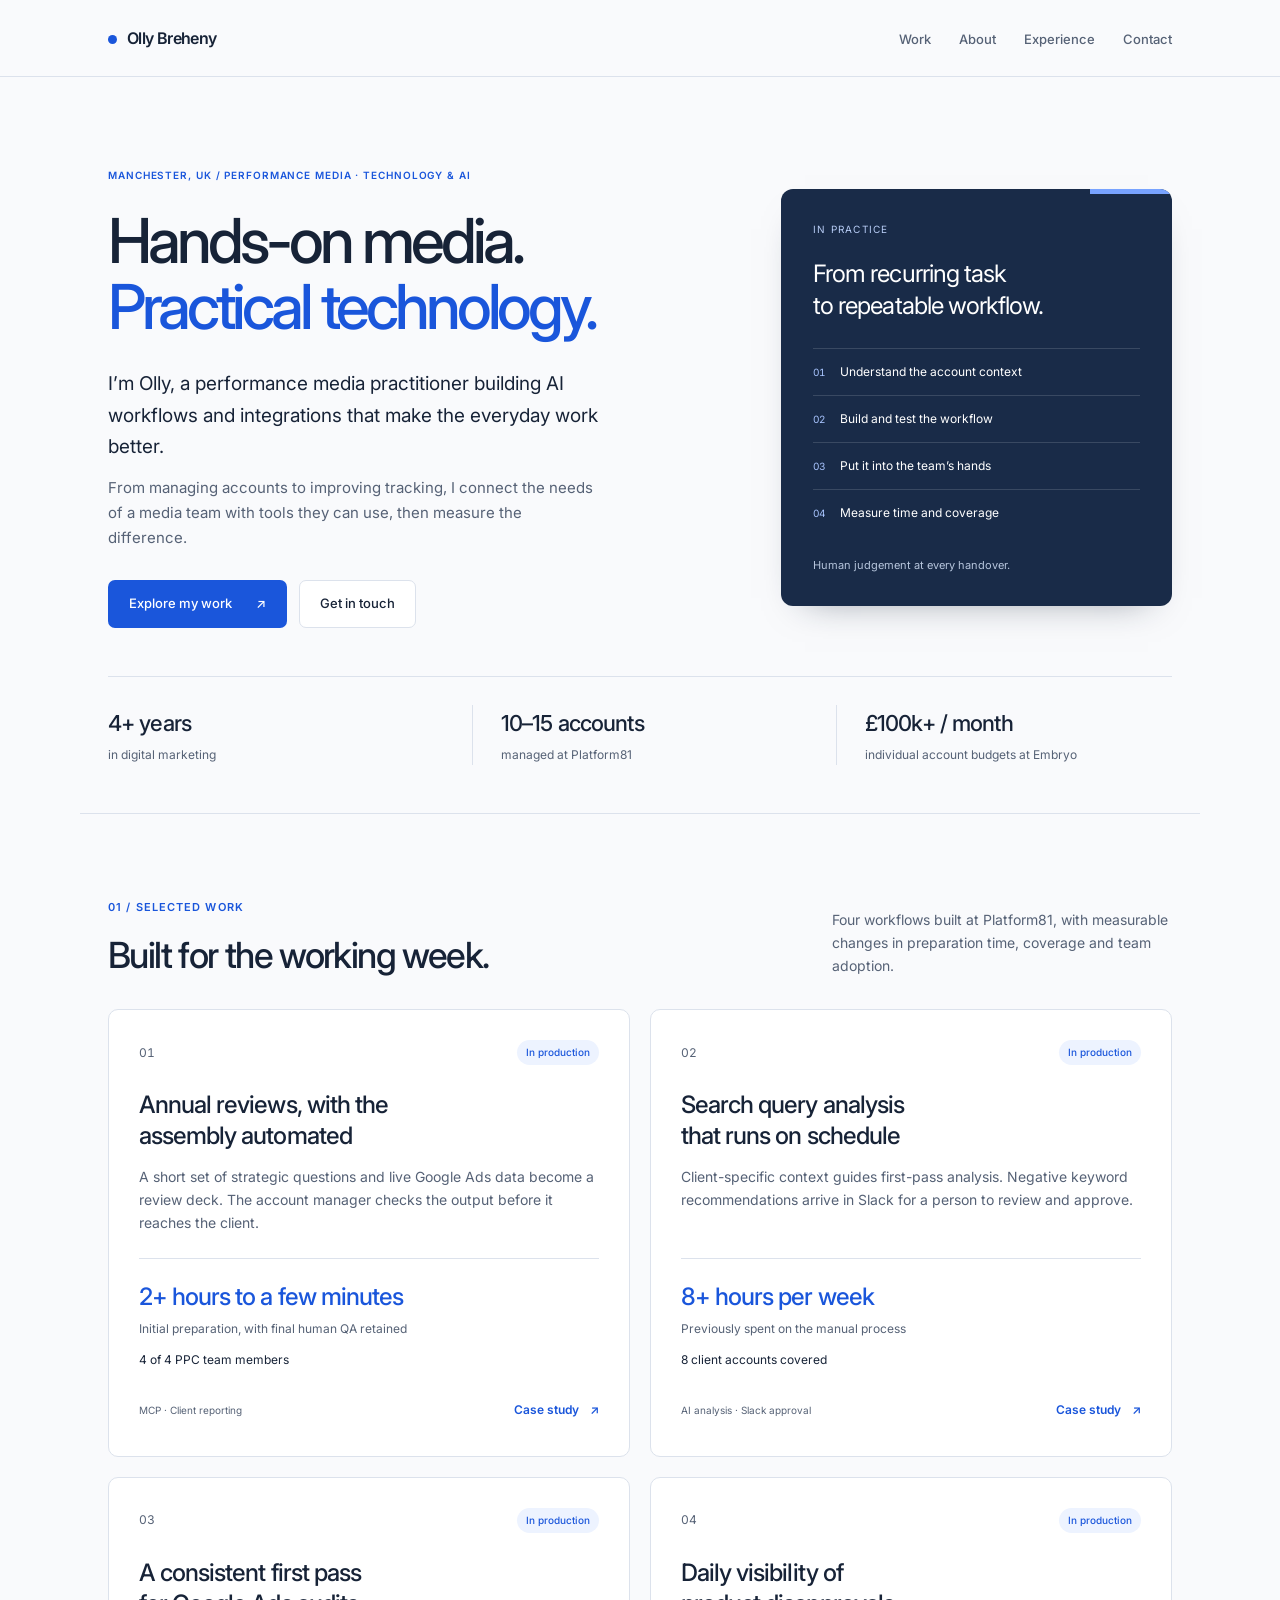
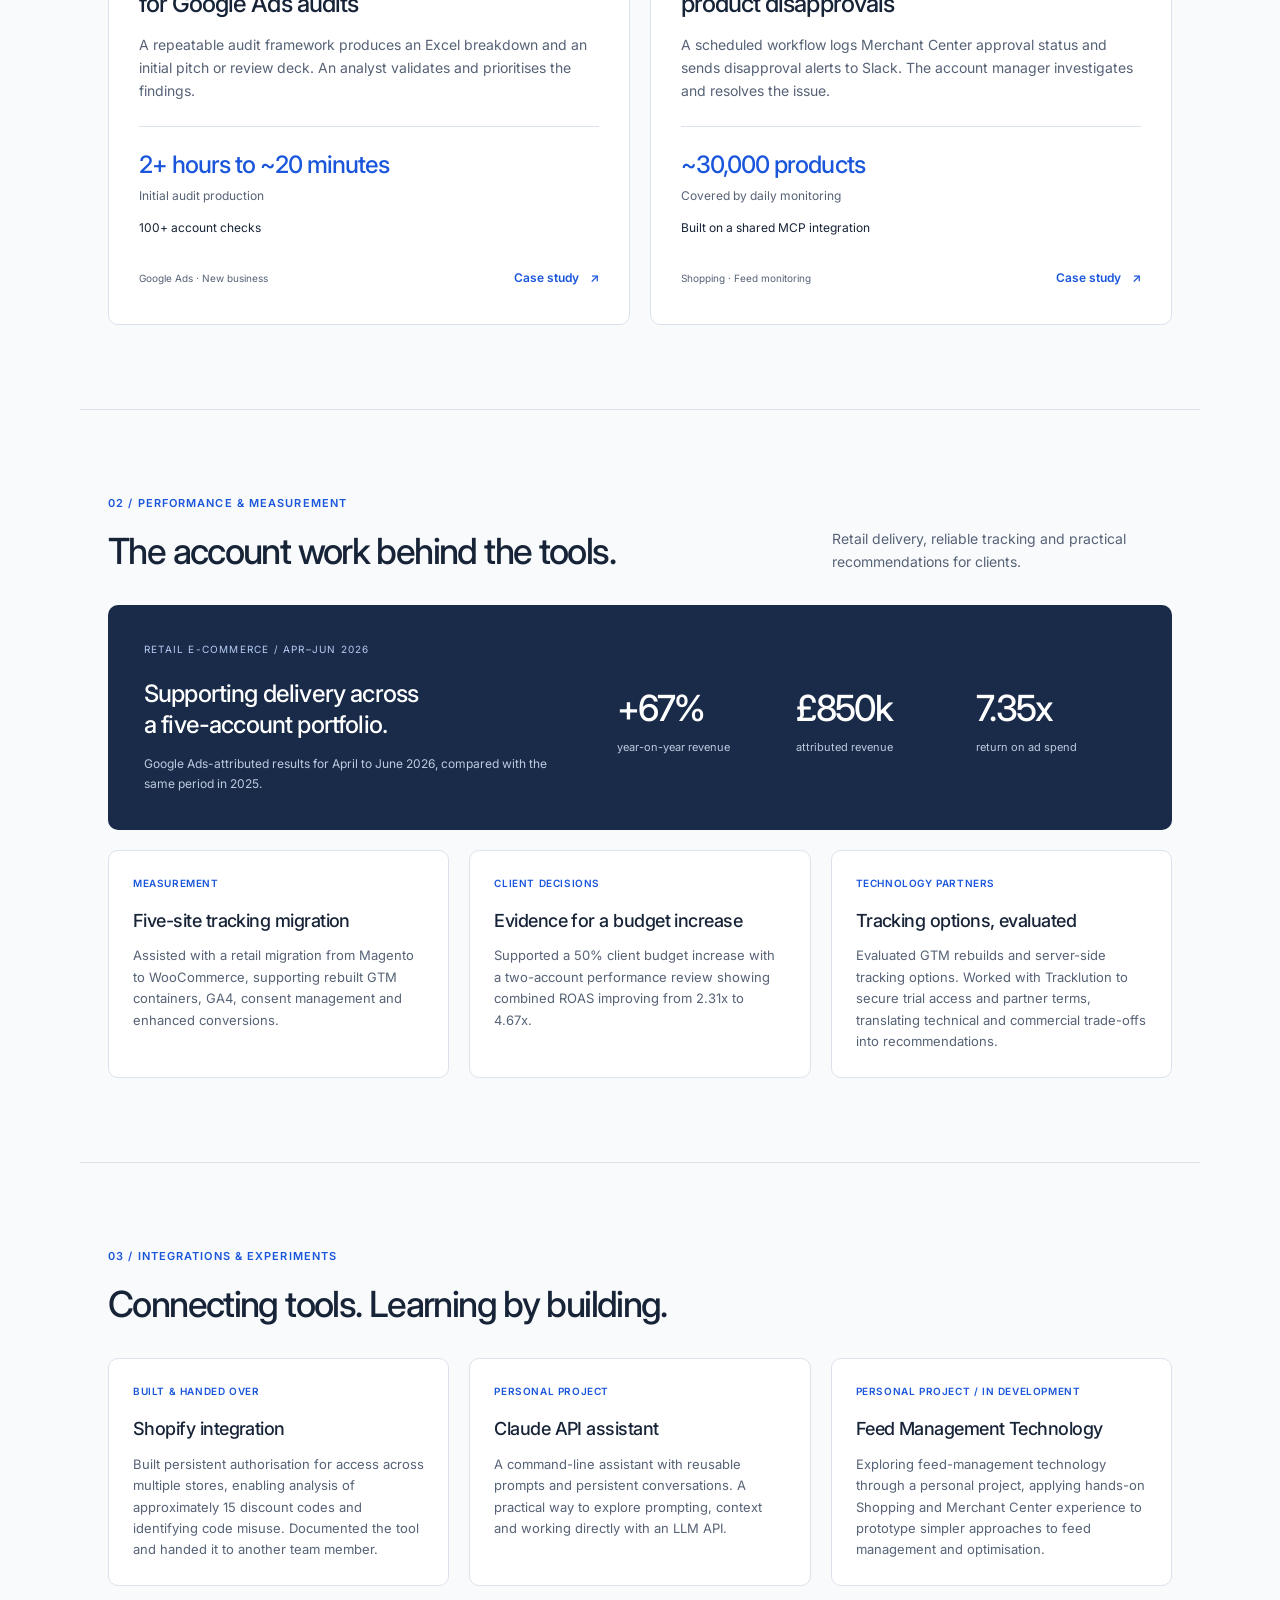
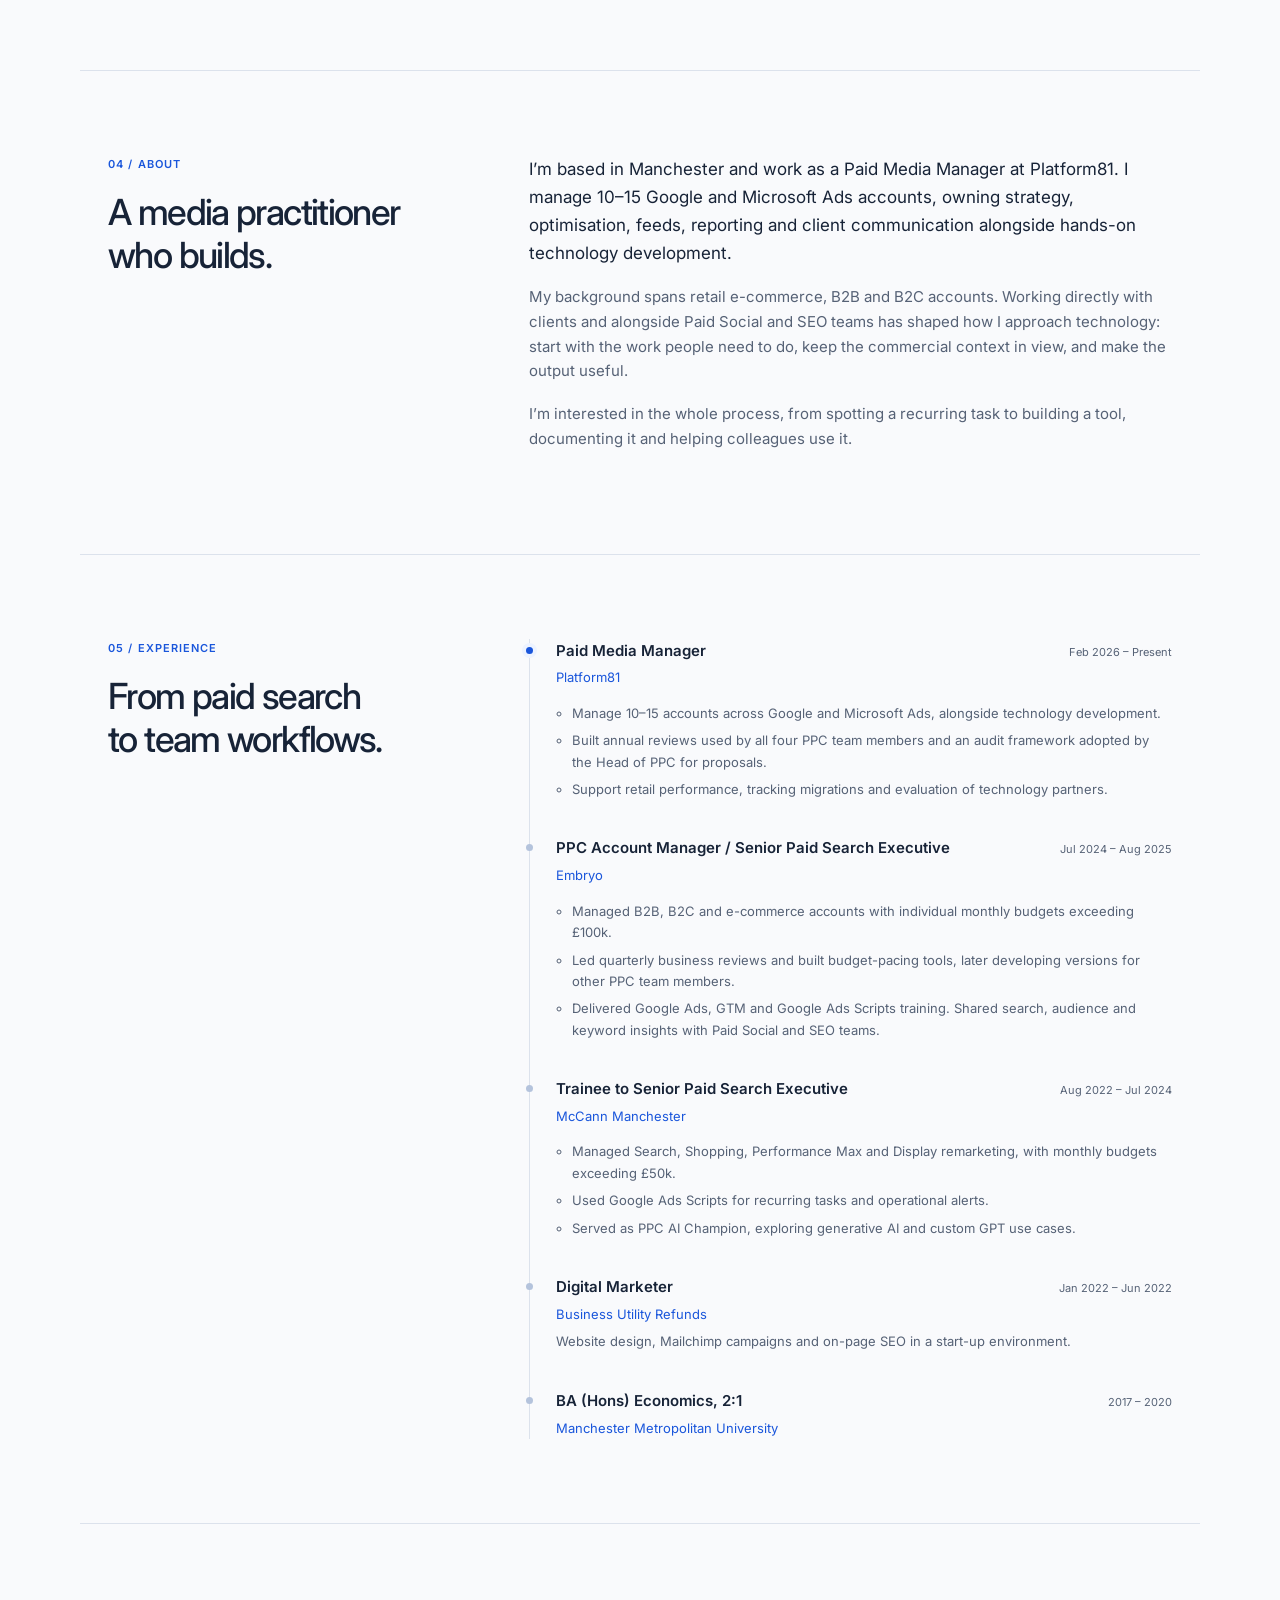
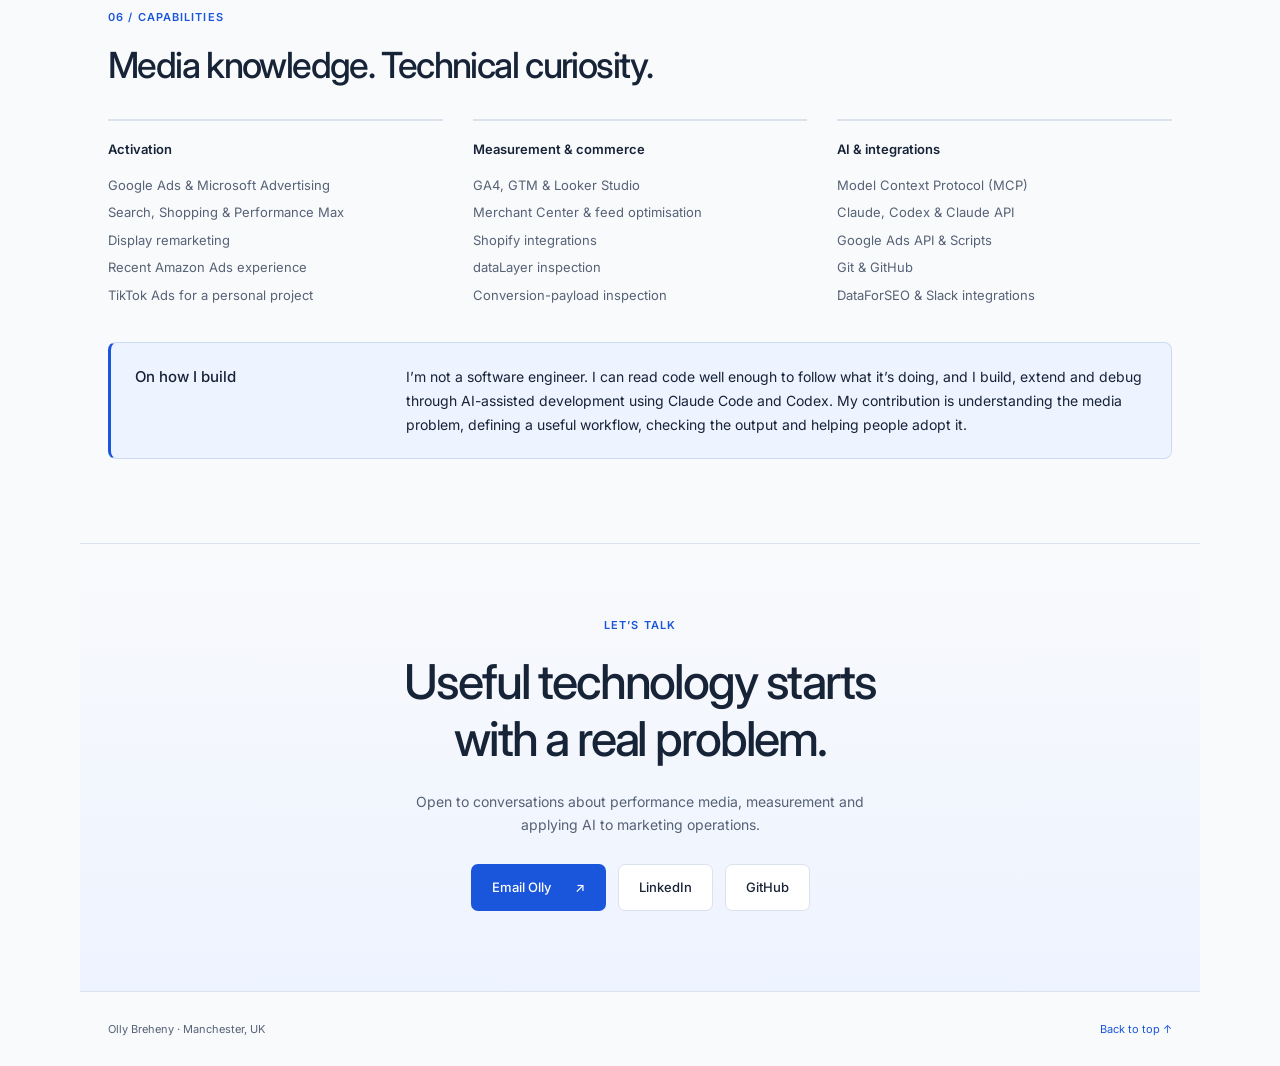
==== commit 730eec16: "text changes" ====
--- a/index.html
+++ b/index.html
@@ -95,7 +95,7 @@
  <div class="evidence-grid">
  <article class="compact-card"><p class="card-kicker">Built &amp; handed over</p><h3>Shopify integration</h3><p>Built persistent authorisation for access across multiple stores, enabling analysis of approximately 15 discount codes and identifying code misuse. Documented the tool and handed it to another team member.</p></article>
  <article class="compact-card"><p class="card-kicker">Personal project</p><h3>Claude API assistant</h3><p>A command-line assistant with reusable prompts and persistent conversations. A practical way to explore prompting, context and working directly with an LLM API.</p></article>
- <article class="compact-card"><p class="card-kicker">In development</p><h3>Feed management platform</h3><p>Co-developing a commercial feed management platform for performance marketers and agencies. The product is still in development and the codebase is private.</p></article>
+ <article class="compact-card"><p class="card-kicker">Personal Project / In Development</p><h3>Feed Management Technology</h3><p>Exploring feed-management technology through a personal project, applying hands-on Shopping and Merchant Center experience to prototype simpler approaches to feed management and optimisation.</p></article>
  </div>
 </section>
 <section id="about" class="split-section">
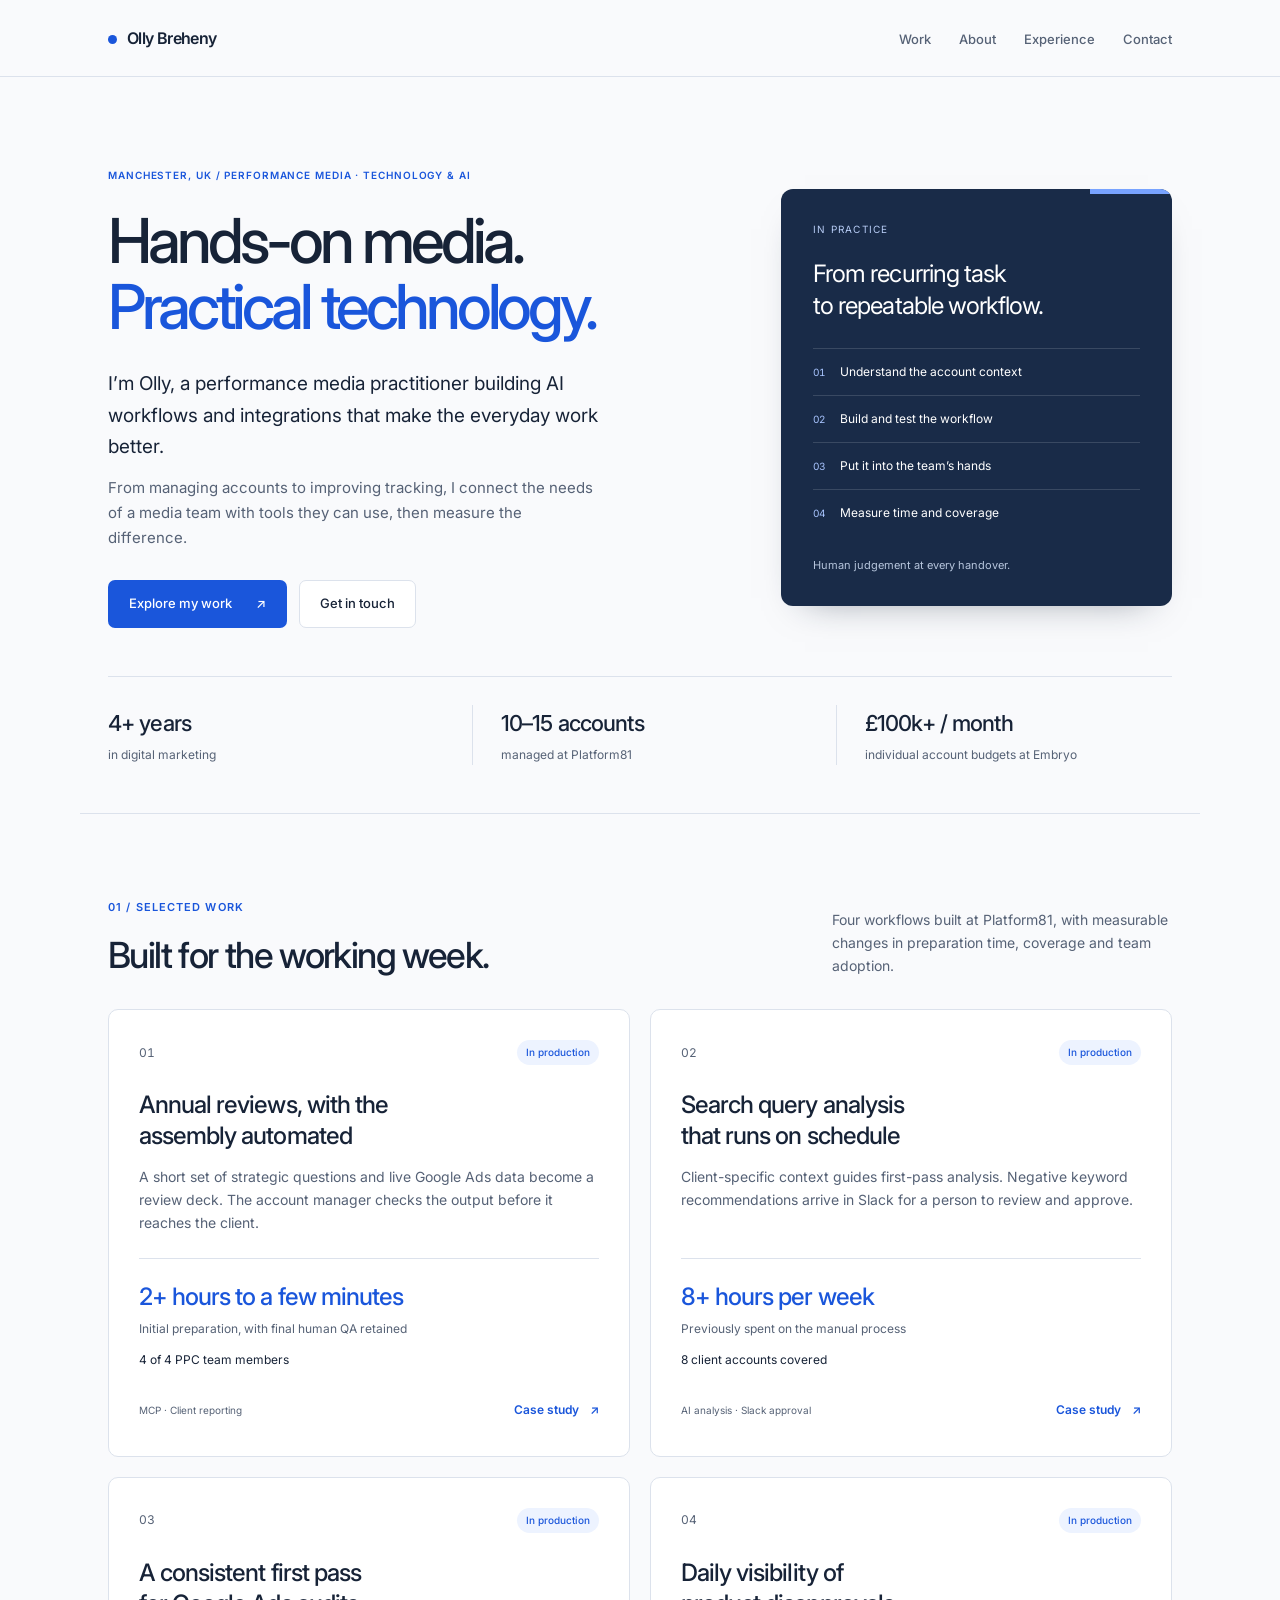
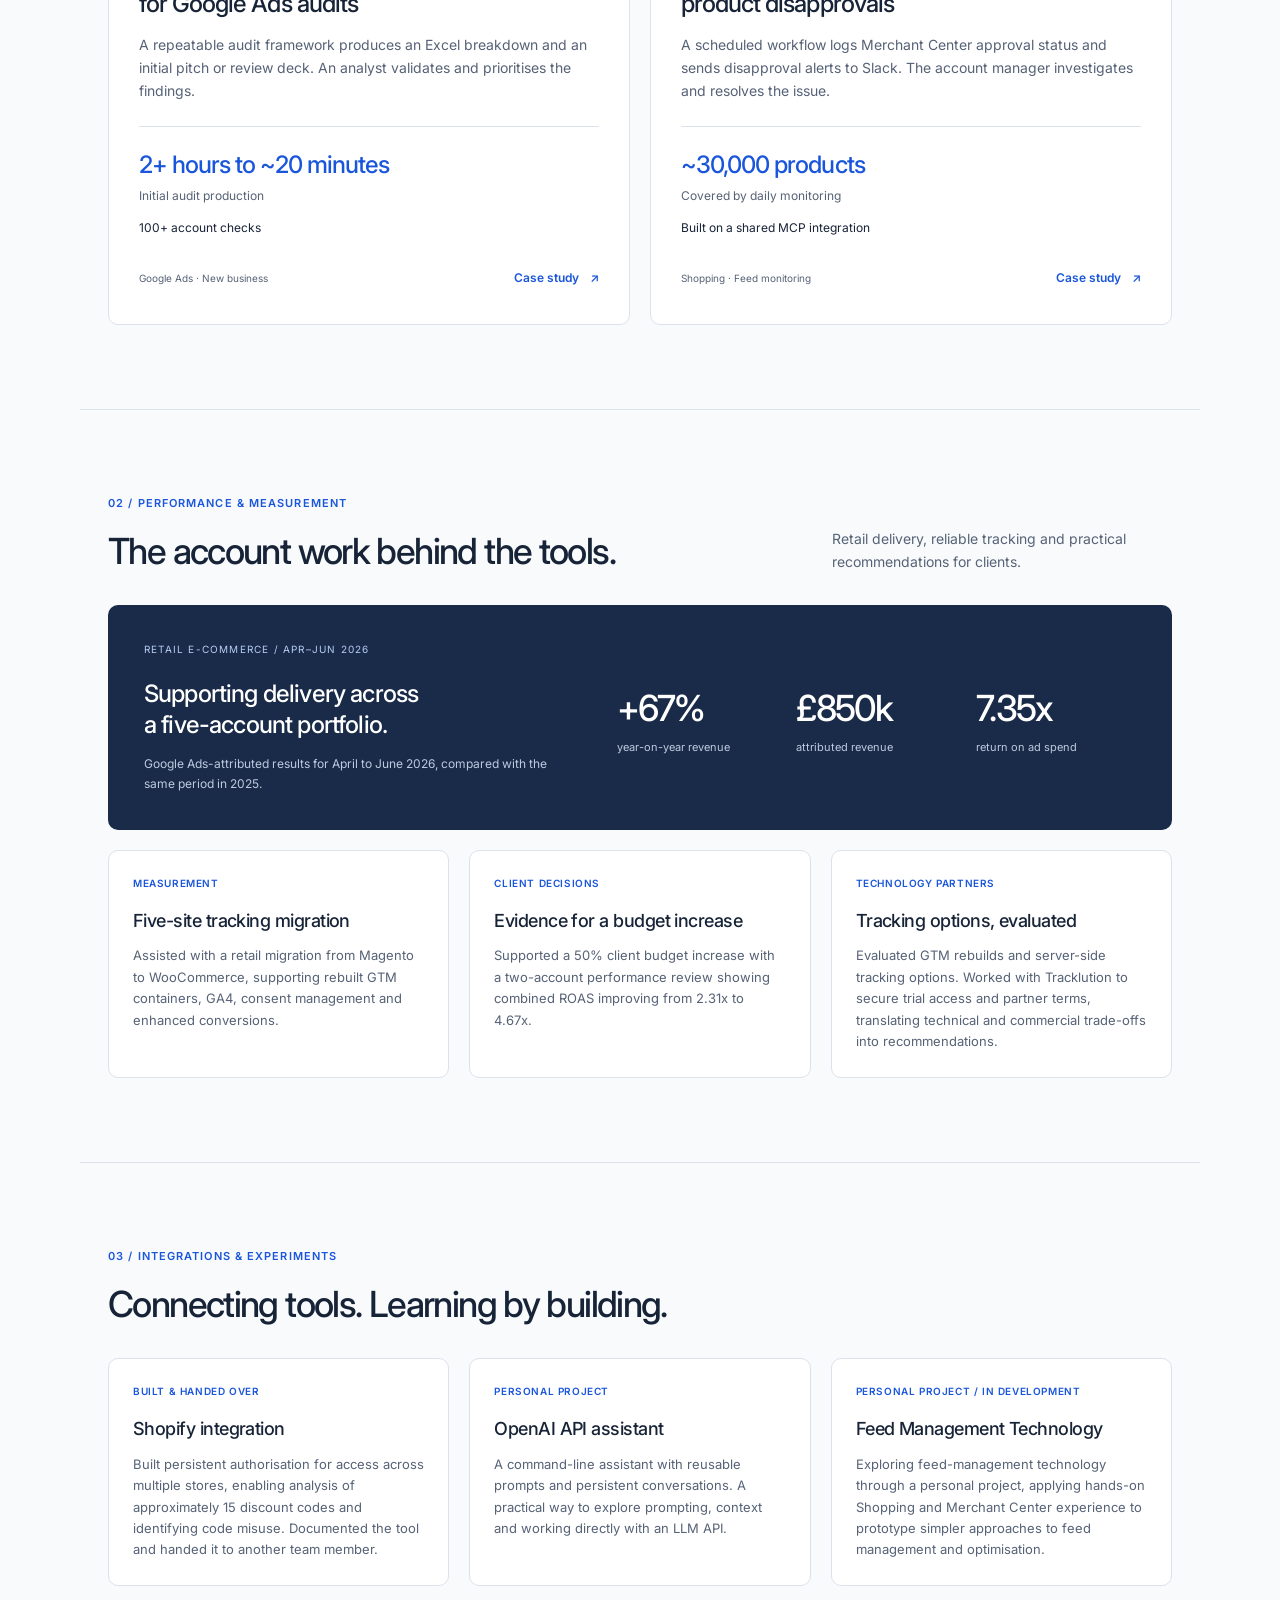
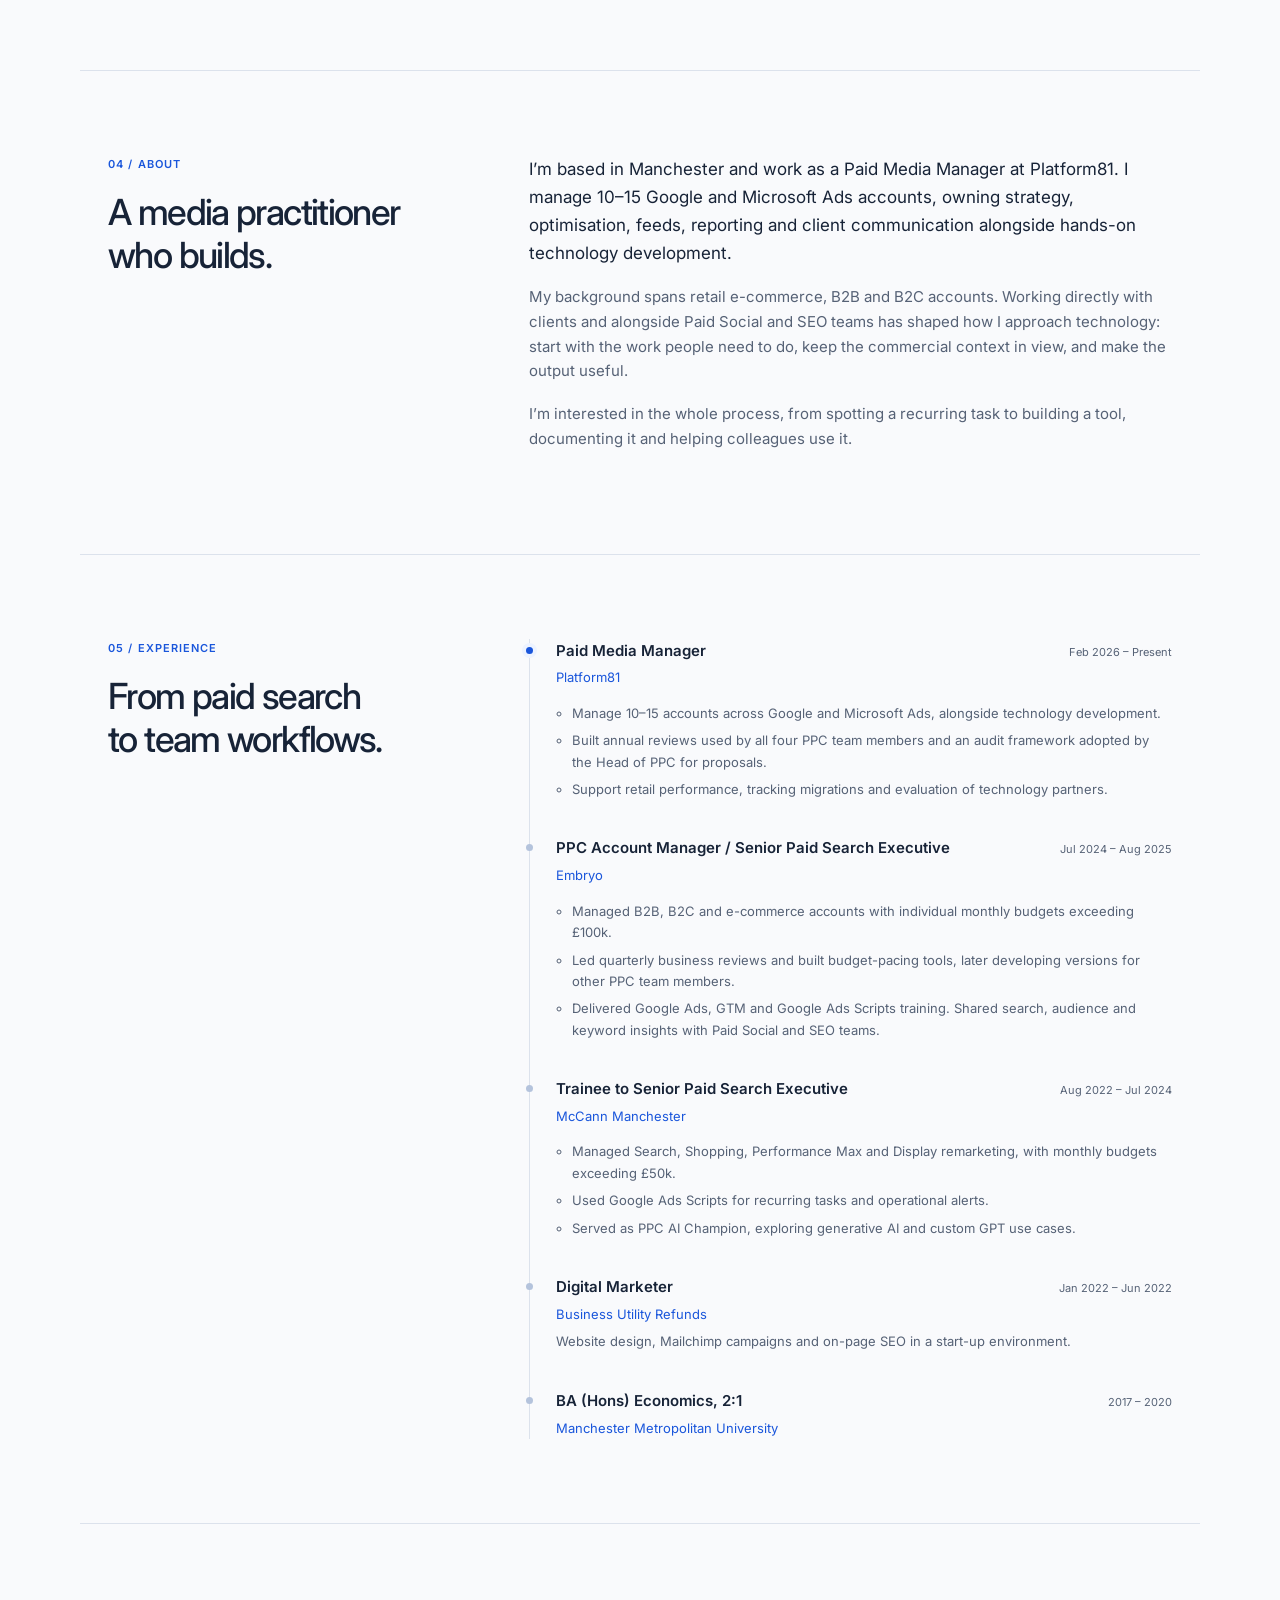
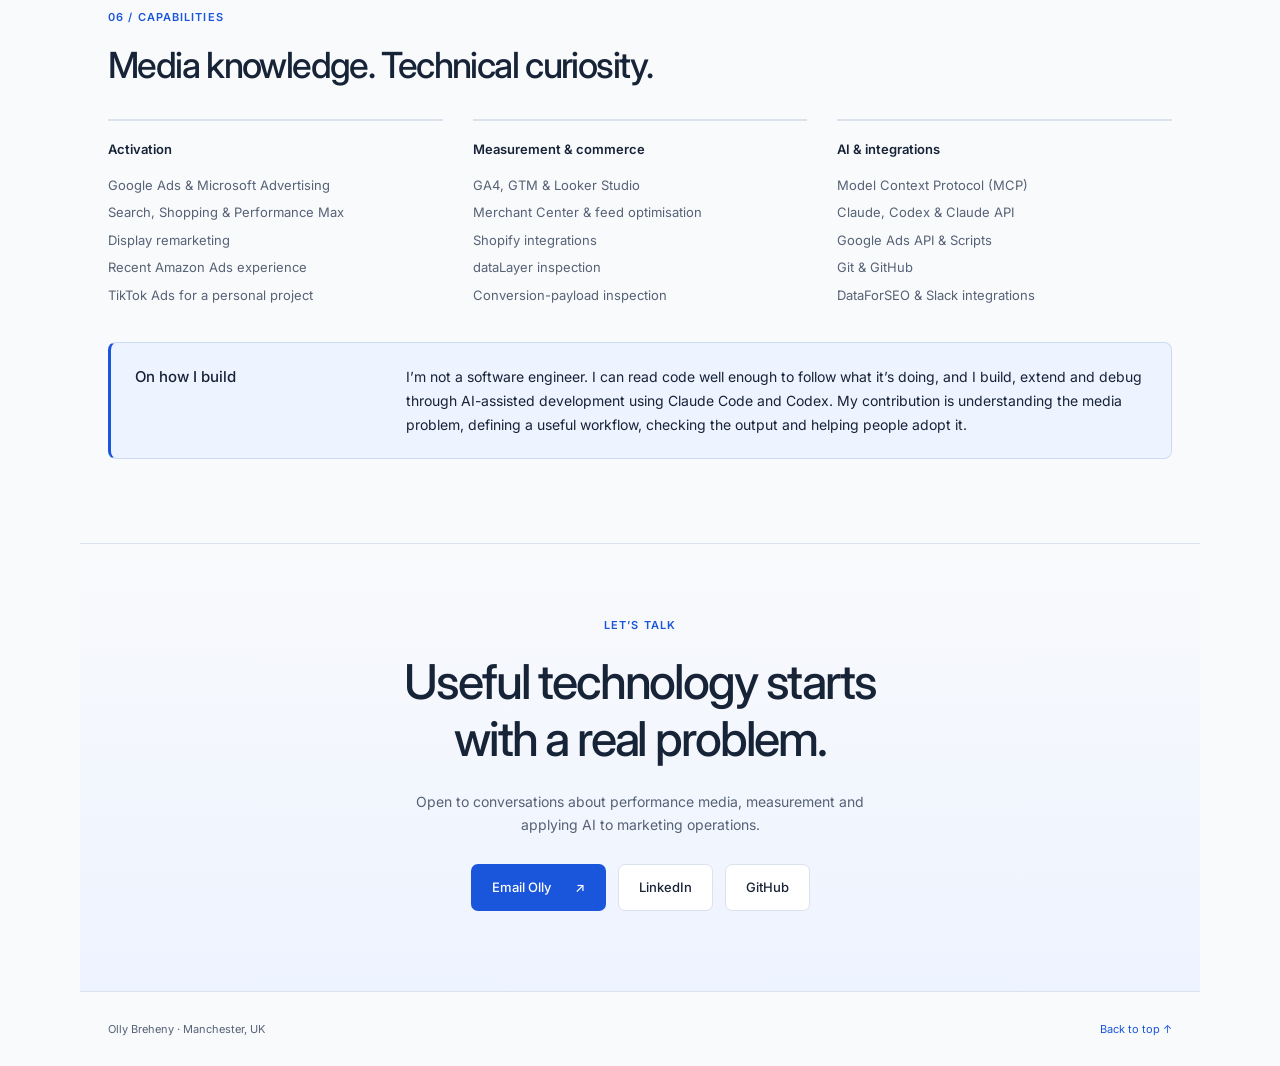
==== commit 738c951b: "text changes" ====
--- a/index.html
+++ b/index.html
@@ -94,7 +94,7 @@
  <div class="section-heading"><div><p class="section-kicker">03 / Integrations &amp; experiments</p><h2>Connecting tools. Learning by building.</h2></div></div>
  <div class="evidence-grid">
  <article class="compact-card"><p class="card-kicker">Built &amp; handed over</p><h3>Shopify integration</h3><p>Built persistent authorisation for access across multiple stores, enabling analysis of approximately 15 discount codes and identifying code misuse. Documented the tool and handed it to another team member.</p></article>
- <article class="compact-card"><p class="card-kicker">Personal project</p><h3>Claude API assistant</h3><p>A command-line assistant with reusable prompts and persistent conversations. A practical way to explore prompting, context and working directly with an LLM API.</p></article>
+ <article class="compact-card"><p class="card-kicker">Personal project</p><h3>OpenAI API assistant</h3><p>A command-line assistant with reusable prompts and persistent conversations. A practical way to explore prompting, context and working directly with an LLM API.</p></article>
  <article class="compact-card"><p class="card-kicker">Personal Project / In Development</p><h3>Feed Management Technology</h3><p>Exploring feed-management technology through a personal project, applying hands-on Shopping and Merchant Center experience to prototype simpler approaches to feed management and optimisation.</p></article>
  </div>
 </section>
